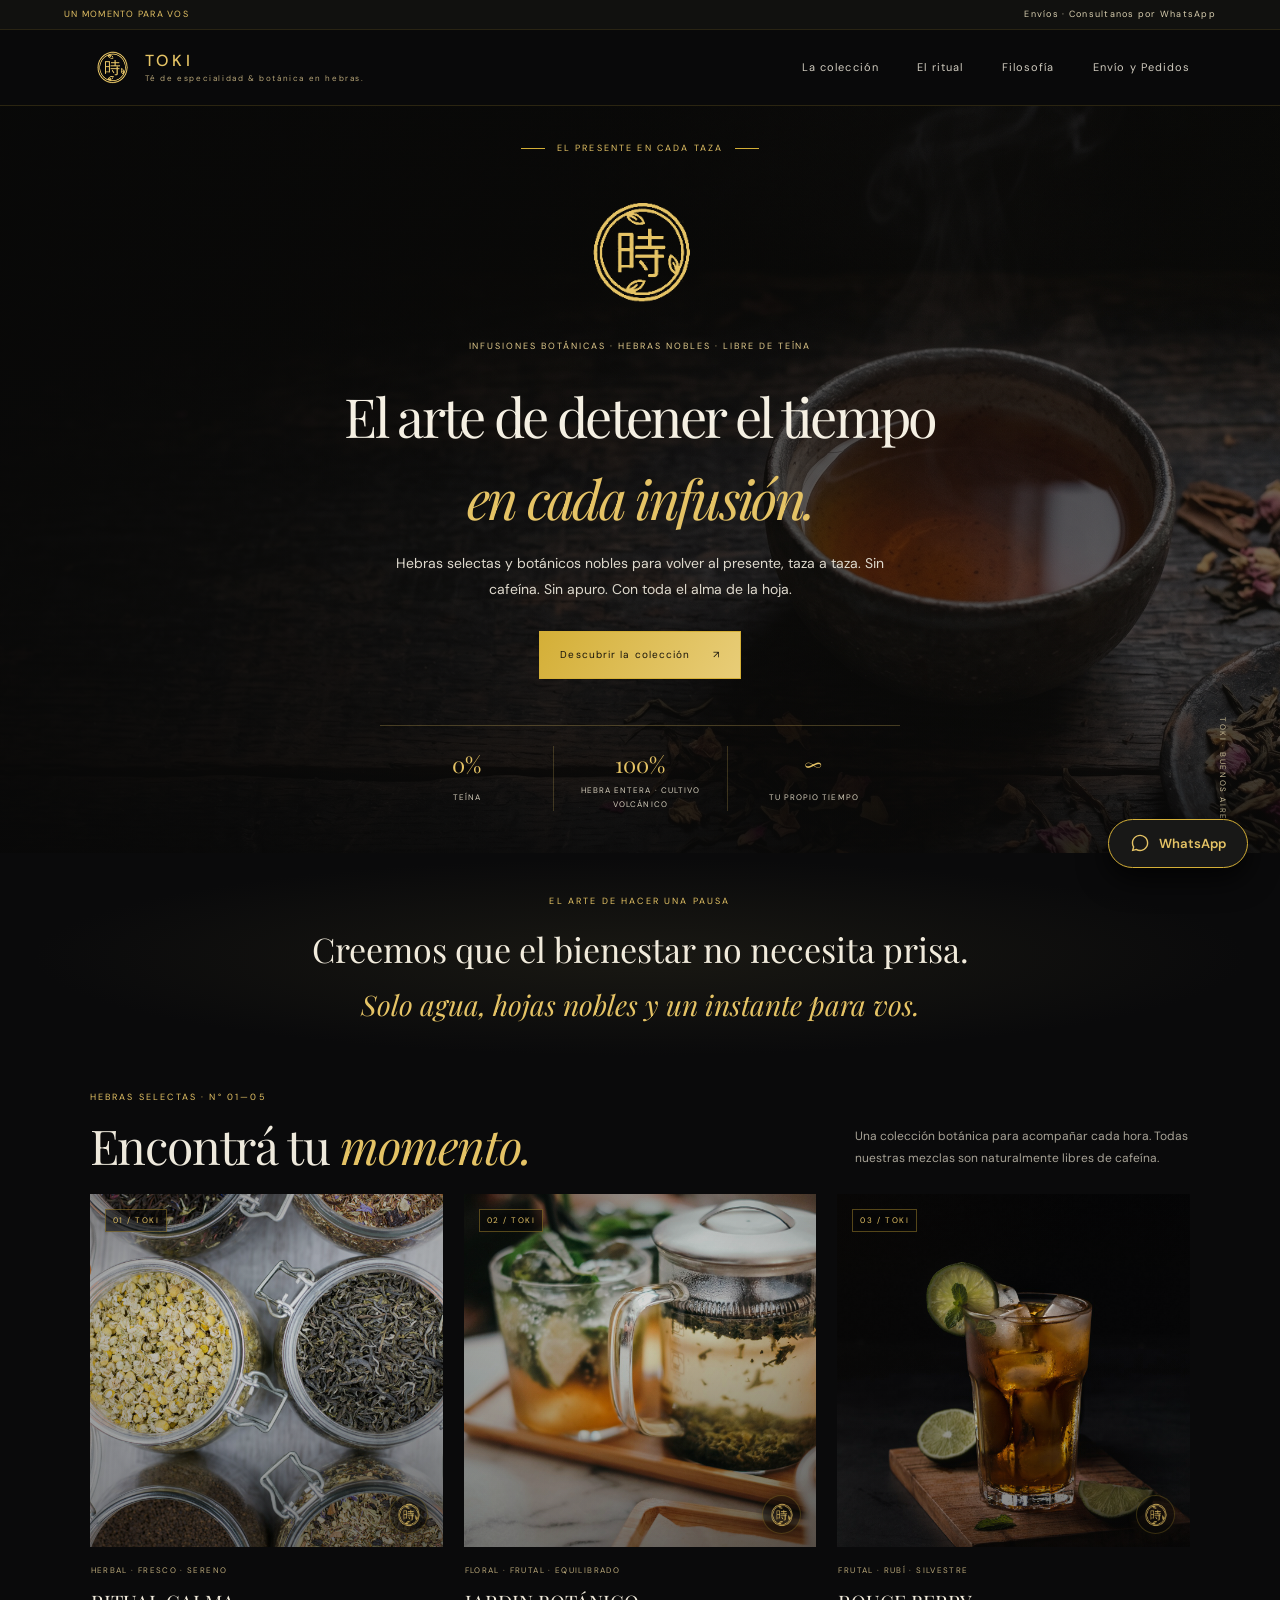
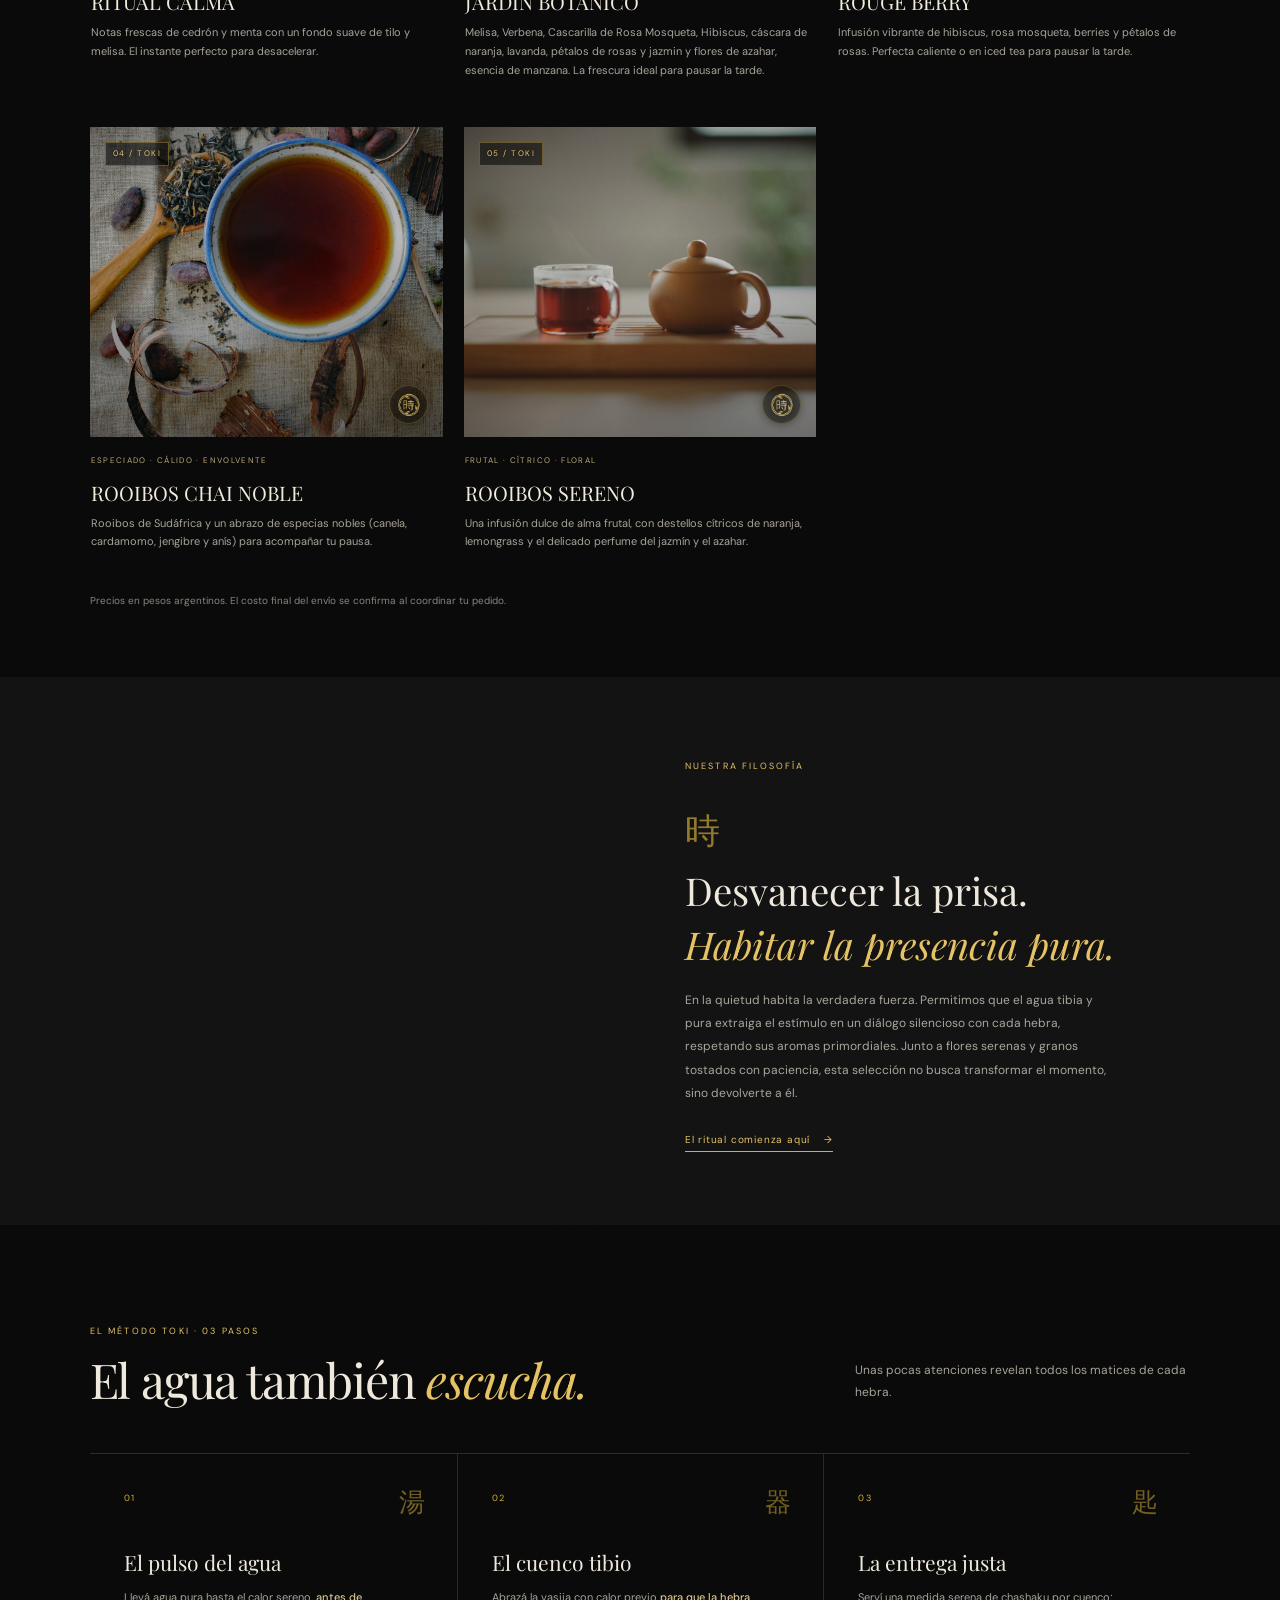
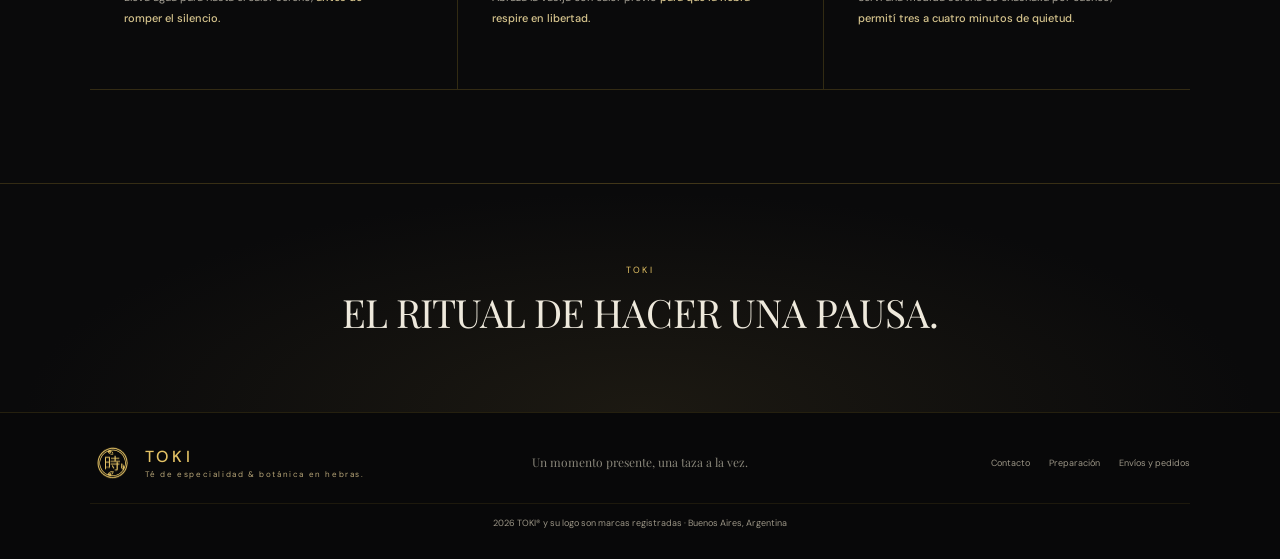
==== index.html @ 14063839 "Add files via upload" ====
<!doctype html>
<html lang="es-AR">
<head>
    <meta charset="utf-8">
    <meta name="viewport" content="width=device-width, initial-scale=1">
    <meta name="theme-color" content="#0a0a0b">
    <meta name="description" content="TOKI: hebras, botánicos e infusiones sin estimulantes. Un ritual de calma para cualquier momento del día.">
    <title>TOKI — Té de especialidad & botánica en hebras</title>
    <link rel="icon" type="image/png" href="imagenes/favicon-toki.png">
    <link rel="preconnect" href="https://fonts.googleapis.com">
    <link rel="preconnect" href="https://fonts.gstatic.com" crossorigin>
    <link href="https://fonts.googleapis.com/css2?family=DM+Sans:wght@400;500;600;700&family=Playfair+Display:wght@400;500;600&display=swap" rel="stylesheet">
    <link rel="stylesheet" href="styles.css">
    <script src="app.js" defer></script>
</head>
<body>
    <div class="announcement"><span>UN MOMENTO PARA VOS</span><span>Envíos · Consultanos por WhatsApp</span></div>

    <header class="site-header">
        <a class="wordmark" href="#inicio" aria-label="TOKI, inicio">
            <img class="wordmark-logo" src="imagenes/logo_solo.png" alt="" width="44" height="40" aria-hidden="true">
            <span class="wordmark-type"><strong>TOKI</strong><small>Té de especialidad & botánica en hebras.</small></span>
        </a>
        <button class="menu-toggle" id="menuToggle" type="button" aria-label="Abrir menú" aria-expanded="false">☰</button>
        <nav class="main-nav" id="mainNav" aria-label="Navegación principal">
            <a href="#coleccion">La colección</a>
            <a href="#ritual">El ritual</a>
            <a href="#filosofia">Filosofía</a>
            <a href="#envios" id="orderInfoNavLink">Envío y Pedidos</a>
        </nav>
    </header>
 
    <main>
        <section class="hero" id="inicio">
            <div class="hero-image" role="img" aria-label="Cuenco de té servido en un espacio de calma"></div>
            <div class="hero-shade"></div>
            <div class="hero-content">
                <span class="eyebrow"><i></i> EL PRESENTE EN CADA TAZA <i></i></span>
                <img class="hero-logo" src="imagenes/logo_solo.png" alt="Símbolo de TOKI" width="140" height="140">
                <p class="hero-kicker">INFUSIONES BOTÁNICAS · HEBRAS NOBLES · LIBRE DE TEÍNA</p>
                <h1><span class="hero-title-line">El arte de detener el tiempo</span><br><em>en cada infusión.</em></h1>
                <p class="hero-copy">Hebras selectas y botánicos nobles para volver al presente, taza a taza. Sin cafeína. Sin apuro. Con toda el alma de la hoja.</p>
                <a class="button button-gold" href="#coleccion">Descubrir la colección <span aria-hidden="true">↗</span></a>
                <div class="hero-notes" aria-label="Características de nuestros blends">
                    <div><strong>0%</strong><span>TEÍNA</span></div>
                    <div><strong>100%</strong><span>HEBRA ENTERA · CULTIVO VOLCÁNICO</span></div>
                    <div><strong>∞</strong><span>TU PROPIO TIEMPO</span></div>
                </div>
            </div>
            <span class="hero-index">TOKI · BUENOS AIRES  </span>
        </section>

        <section class="intro-strip" aria-label="Presentación">
            <span class="eyebrow">EL ARTE DE HACER UNA PAUSA</span>
            <p>Creemos que el bienestar no necesita prisa.<br><em>Solo agua, hojas nobles y un instante para vos.</em></p>
        </section>

        <section class="collection section-wrap" id="coleccion">
            <div class="section-heading">
                <div><span class="eyebrow">HEBRAS SELECTAS · N° 01—05</span><h2>Encontrá tu <em>momento.</em></h2></div>
                <p>Una colección botánica para acompañar cada hora. Todas nuestras mezclas son naturalmente libres de cafeína.</p>
            </div>

            <div class="product-grid">
                <article class="product-card" data-product="houjicha">
                    <div class="product-photo photo-houjicha" role="img" aria-label="Fotografía de frascos con hebras de té y flores botánicas secas"><span class="product-number">01 / TOKI</span><img class="product-stamp" src="imagenes/logo_solo.png" alt="" aria-hidden="true"></div>
                    <div class="product-info"><div class="product-overline">HERBAL · FRESCO · SERENO</div><h3>RITUAL CALMA</h3><p>Notas frescas de cedrón y menta con un fondo suave de tilo y melisa. El instante perfecto para desacelerar.</p><div class="product-purchase"><label class="sr-only" for="format-houjicha">Formato de Toki Houjicha Imperial</label></div>
                </article>
                <article class="product-card" data-product="genmaicha">
                    <div class="product-photo photo-genmaicha" role="img" aria-label="Fotografía de té servido junto a una tetera de cerámica artesanal"><span class="product-number">02 / TOKI</span><img class="product-stamp" src="imagenes/logo_solo.png" alt="" aria-hidden="true"></div>
                    <div class="product-info"><div class="product-overline">FLORAL · FRUTAL · EQUILIBRADO</div><h3>JARDIN BOTÁNICO</h3><p>Melisa, Verbena, Cascarilla de Rosa Mosqueta, Hibiscus, cáscara de naranja, lavanda, pétalos de rosas y jazmin y flores de azahar, esencia de manzana. La frescura ideal para pausar la tarde.</p><div class="product-purchase"><label class="sr-only" for="format-genmaicha">Formato de Genmaicha Descafeinado</label></div>
                </article>
                <article class="product-card" data-product="sobacha">
                    <div class="product-photo photo-sobacha" role="img" aria-label="Fotografía cenital de una infusión rojiza junto a hebras de té"><span class="product-number">03 / TOKI</span><img class="product-stamp" src="imagenes/logo_solo.png" alt="" aria-hidden="true"></div>
                    <div class="product-info"><div class="product-overline">FRUTAL · RUBÍ · SILVESTRE</div><h3>ROUGE BERRY</h3><p>Infusión vibrante de hibiscus, rosa mosqueta, berries y pétalos de rosas. Perfecta caliente o en iced tea para pausar la tarde.</p><div class="product-purchase"><label class="sr-only" for="format-sobacha">Formato de Soba Cha Dorado</label></div>
                </article>
                <article class="product-card" data-product="sakura">
                    <div class="product-photo photo-sakura" role="img" aria-label="Fotografía de hebras infusionándose en una tetera de vidrio junto a una bebida cítrica"><span class="product-number">04 / TOKI</span><img class="product-stamp" src="imagenes/logo_solo.png" alt="" aria-hidden="true"></div>
                    <div class="product-info"><div class="product-overline">ESPECIADO · CÁLIDO · ENVOLVENTE</div><h3>ROOIBOS CHAI NOBLE</h3><p>Rooibos de Sudáfrica y un abrazo de especias nobles (canela, cardamomo, jengibre y anís) para acompañar tu pausa.</p><div class="product-purchase"><label class="sr-only" for="format-sakura">Formato de Sakura Moon White</label></div>
                </article>
                <article class="product-card" data-product="kyobancha">
                    <div class="product-photo photo-kyobancha" role="img" aria-label="Fotografía de una taza de té rojo junto a una tetera de cerámica"><span class="product-number">05 / TOKI</span><img class="product-stamp" src="imagenes/logo_solo.png" alt="" aria-hidden="true"></div>
                    <div class="product-info"><div class="product-overline">FRUTAL · CÍTRICO · FLORAL</div><h3>ROOIBOS SERENO</h3><p>Una infusión dulce de alma frutal, con destellos cítricos de naranja, lemongrass y el delicado perfume del jazmín y el azahar.</p><div class="product-purchase"><label class="sr-only" for="format-kyobancha">Formato de Kyobancha Ahumado</label></div>
                </article>
<!--                 <article class="product-card" data-product="atelier">
                    <div class="product-photo photo-atelier"><span class="product-number">06 / TOKI</span></div>
                    <div class="product-info"><div class="product-overline">EDICIÓN ESPECIAL · SEIS MOMENTOS</div><h3>Set Atelier Ceremonial</h3><p>Una selección curada para descubrir la colección completa.</p><div class="product-purchase"><label class="sr-only" for="format-atelier">Formato del Set Atelier Ceremonial</label></div>
                </article> -->
            </div>
            <p class="collection-note">Precios en pesos argentinos. El costo final del envío se confirma al coordinar tu pedido.</p>
        </section>

        <section class="manifesto" id="filosofia">
            <div class="manifesto-art" role="img" aria-label="Hojas de té secas seleccionadas a mano"></div>
            <div class="manifesto-copy">
                <span class="eyebrow">NUESTRA FILOSOFÍA</span>
                <span class="manifesto-kanji" aria-hidden="true">時</span>
                <h2>Desvanecer la prisa.<br><em>Habitar la presencia pura.</em></h2>
                <p>En la quietud habita la verdadera fuerza. Permitimos que el agua tibia y pura extraiga el estímulo en un diálogo silencioso con cada hebra, respetando sus aromas primordiales. Junto a flores serenas y granos tostados con paciencia, esta selección no busca transformar el momento, sino devolverte a él.</p>
                <a class="text-link" href="#ritual">El ritual comienza aquí <span aria-hidden="true">→</span></a>
            </div>
        </section>
        <section class="ritual section-wrap" id="ritual">
            <div class="section-heading ritual-heading"><div><span class="eyebrow">EL MÉTODO TOKI · 03 PASOS</span><h2>El agua también <em>escucha.</em></h2></div><p>Unas pocas atenciones revelan todos los matices de cada hebra.</p></div>
            <div class="ritual-grid">
                <article class="ritual-step"><span class="step-number">01</span><span class="step-icon" aria-hidden="true">湯</span><h3>El pulso del agua</h3><p>Llevá agua pura hasta el calor sereno, <strong>antes de romper el silencio.</strong></article>
                <article class="ritual-step"><span class="step-number">02</span><span class="step-icon" aria-hidden="true">器</span><h3>El cuenco tibio</h3><p>Abrazá la vasija con calor previo <strong>para que la hebra respire en libertad.</strong></p></article>
                <article class="ritual-step"><span class="step-number">03</span><span class="step-icon" aria-hidden="true">匙</span><h3>La entrega justa</h3><p>Serví una medida serena de chashaku por cuenco; <strong>permití tres a cuatro minutos de quietud.</strong></p></article>
            </div>
            <!-- <div class="ritual-footnote"><span>2 g</span> de hebras <i>·</i> <span>200 ml</span> de agua <i>·</i> <span>3—4 min</span> de pausa</div> -->
        </section>
        <section class="newsletter">
            <span class="eyebrow">TOKI</span>
            <h2>EL RITUAL DE HACER UNA PAUSA.</h2>       
        </section>
    </main>

    <footer class="site-footer">
        <a class="wordmark footer-brand" href="#inicio"><img class="wordmark-logo" src="imagenes/logo_solo.png" alt="" width="44" height="40" aria-hidden="true"><span class="wordmark-type"><strong>TOKI</strong><small>Té de especialidad & botánica en hebras.</small></span></a>
        <p>Un momento presente, una taza a la vez.</p>
        <nav aria-label="Enlaces de servicio"><a href="https://wa.me/5491161992727?text=Hola%20TOKI!%20Deseo%20conocer%20m%C3%A1s%20sobre%20sus%20blends%20en%20hebras." target="_blank" rel="noopener noreferrer" aria-label="Atención personalizada por WhatsApp">Contacto</a><a href="#ritual">Preparación</a><a href="#envios" id="orderInfoLink">Envíos y pedidos</a></nav>
        <small class="footer-legal"><span id="year"></span> TOKI® y su logo son marcas registradas · Buenos Aires, Argentina</small>
    </footer>

    <div class="drawer-overlay" id="drawerOverlay"></div>

    <dialog class="info-dialog" id="orderInfoDialog" aria-labelledby="orderInfoTitle" aria-describedby="orderInfoDescription">
        <div class="info-dialog-header">
            <div><span class="eyebrow">TOKI · CÓMO COMPRAR</span><h2 id="orderInfoTitle">Envíos y pedidos</h2></div>
            <button class="drawer-close" id="closeOrderInfo" type="button" aria-label="Cerrar información">×</button>
        </div>
        <div class="info-dialog-content" id="orderInfoDescription">
            <p class="info-dialog-intro">Elegí tus blends y escribinos para coordinar tu pedido de forma personalizada.</p>
            <ol class="order-steps">
                <li><span>01</span><div><h3>Elegí tus blends</h3><p>Explorá la colección y anotá los productos que te gustaría recibir.</p></div></li>
                <li><span>02</span><div><h3>Coordiná por WhatsApp</h3><p>Contactanos con tu selección y te ayudamos a confirmar disponibilidad y los detalles del pedido.</p></div></li>
                <li><span>03</span><div><h3>Recibí tu pedido</h3><p>Hacemos envíos a todo el país. Antes de confirmar, coordinamos con vos el método de pago, el costo y el plazo de entrega según tu ubicación.</p></div></li>
            </ol>
            <a class="button button-gold info-dialog-cta" href="https://wa.me/5491161992727?text=Hola%20TOKI!%20Quiero%20consultar%20por%20un%20pedido." target="_blank" rel="noopener noreferrer">Consultar por WhatsApp <span aria-hidden="true">↗</span></a>
        </div>
    </dialog>

    <div class="sr-only" id="cartAnnouncement" aria-live="assertive"></div>
    <a class="whatsapp-float" href="https://wa.me/5491161992727?text=Hola%20TOKI!%20Deseo%20conocer%20m%C3%A1s%20sobre%20sus%20blends%20en%20hebras." target="_blank" rel="noopener noreferrer" aria-label="Atención personalizada por WhatsApp">
        <svg viewBox="0 0 24 24" width="20" height="20" fill="currentColor" aria-hidden="true">
            <path d="M12.04 2C6.58 2 2.13 6.45 2.13 11.91C2.13 13.66 2.59 15.36 3.45 16.86L2.05 22L7.3 20.62C8.75 21.41 10.38 21.83 12.04 21.83C17.5 21.83 21.95 17.38 21.95 11.92C21.95 9.27 20.92 6.78 19.05 4.91C17.18 3.03 14.69 2 12.04 2M12.05 3.67C14.25 3.67 16.31 4.53 17.87 6.09C19.42 7.65 20.28 9.72 20.28 11.92C20.28 16.46 16.58 20.15 12.04 20.15C10.56 20.15 9.11 19.76 7.85 19L7.55 18.83L4.43 19.65L5.26 16.61L5.06 16.29C4.24 15 3.8 13.47 3.8 11.91C3.81 7.37 7.5 3.67 12.05 3.67Z"/>
        </svg>
        <span>WhatsApp</span>
    </a>
</body>
</html>
---- styles.css ----
:root {
    color-scheme: dark;
    --ink: #0a0a0b;
    --graphite: #131314;
    --panel: #181817;
    --gold: #d4af37;
    --gold-light: #e5c365;
    --gold-muted: #b9a779;
    --text: #eee9dc;
    --muted: #a8a397;
    --line: rgba(212, 175, 55, .2);
    --serif: "Playfair Display", Georgia, serif;
    --sans: "DM Sans", Arial, sans-serif;
}

*, *::before, *::after { box-sizing: border-box; }
html { scroll-behavior: smooth; scroll-padding-top: 90px; background: var(--ink); }
body { margin: 0; color: var(--text); background: var(--ink); font-family: var(--sans); font-size: 15px; line-height: 1.65; -webkit-font-smoothing: antialiased; }
body.drawer-open { overflow: hidden; }
a { color: inherit; text-decoration: none; }
button, input, select { font: inherit; }
button, a, select { -webkit-tap-highlight-color: transparent; }
button:focus-visible, a:focus-visible, select:focus-visible, input:focus-visible { outline: 2px solid var(--gold-light); outline-offset: 4px; }
::selection { color: var(--ink); background: var(--gold-light); }
.sr-only { position: absolute; width: 1px; height: 1px; padding: 0; margin: -1px; overflow: hidden; clip: rect(0, 0, 0, 0); white-space: nowrap; border: 0; }

.announcement { min-height: 30px; padding: 6px 5%; display: flex; justify-content: space-between; align-items: center; gap: 16px; color: #d9cfb0; background: #11110f; border-bottom: 1px solid rgba(212,175,55,.12); font-size: 9px; letter-spacing: .14em; }
.announcement span:first-child { color: var(--gold-light); }
.site-header { position: sticky; z-index: 30; top: 0; min-height: 76px; padding: 11px 7%; display: flex; justify-content: space-between; align-items: center; background: rgba(10,10,11,.92); border-bottom: 1px solid rgba(212,175,55,.17); backdrop-filter: blur(16px); }
.wordmark { display: inline-flex; align-items: center; gap: 11px; }
.wordmark-logo { width: 44px; height: 40px; flex: 0 0 auto; object-fit: contain; }
.wordmark-mark { width: 52px; flex: 0 0 auto; color: var(--gold-light); font-family: var(--serif); font-size: 42px; line-height: 1; text-align: center; }
.wordmark-type { display: grid; line-height: 1.2; }
.wordmark-type strong { color: var(--gold-light); font-size: 16px; font-weight: 500; letter-spacing: .24em; }
.wordmark-type small { margin-top: 4px; color: var(--gold-muted); font-size: 8px; letter-spacing: .2em; }
.main-nav { display: flex; align-items: center; gap: clamp(20px, 3vw, 44px); }
.main-nav > a { color: #d0cbbf; font-size: 11px; letter-spacing: .1em; transition: color .2s; }
.main-nav > a:hover, .site-footer nav a:hover { color: var(--gold-light); }
.cart-trigger { display: flex; align-items: center; gap: 10px; padding: 10px 0 10px 15px; border: 0; border-left: 1px solid var(--line); color: var(--text); background: transparent; font-size: 10px; letter-spacing: .15em; cursor: pointer; }
.cart-count { min-width: 23px; height: 23px; display: grid; place-items: center; border: 1px solid var(--gold); border-radius: 50%; color: var(--gold-light); font-size: 10px; }
.menu-toggle { display: none; padding: 8px; border: 1px solid var(--line); color: var(--gold-light); background: transparent; cursor: pointer; }

.hero { position: relative; min-height: min(620px, calc(100svh - 120px)); min-height: max(520px, min(620px, calc(100svh - 120px))); display: grid; place-items: center; overflow: hidden; isolation: isolate; background: #171610; }
.hero-image, .hero-shade { position: absolute; z-index: -1; inset: 0; }
.hero-image { background-image: url("imagenes/hero_fondo.jpeg"); background-size: cover; background-position: center 53%; opacity: .55; transform: scale(1.02); }
.hero-shade { background: linear-gradient(90deg, rgba(8,8,8,.76), rgba(8,8,8,.45) 48%, rgba(8,8,8,.23)), linear-gradient(0deg, rgba(8,8,8,.65), transparent 36%, rgba(8,8,8,.16)); }
.hero-content { width: min(90%, 700px); margin: 0 auto; padding: 26px 0 42px; text-align: center; }
.eyebrow { color: var(--gold-light); font-size: 9px; letter-spacing: .24em; line-height: 1.6; }
.hero .eyebrow { display: inline-flex; align-items: center; gap: 12px; }
.hero .eyebrow i { width: 24px; height: 1px; display: inline-block; background: var(--gold); }
.hero-logo { width: 140px; height: 140px; margin: 26px auto 16px; display: block; object-fit: contain; }
.hero-kicker { margin: 0 0 12px; color: #e1ca8c; font-size: 9px; letter-spacing: .22em; }
.hero h1 { margin: 0; color: #f5f0e3; font-family: var(--serif); font-size: clamp(45px, 7vw, 76px); font-weight: 400; letter-spacing: -.035em; line-height: 1.09; }
.hero-title-line { display: inline-block; white-space: nowrap; }
.hero-title-line, .hero h1 em { font-size: clamp(20px, 6vw, 54px); }
.hero h1 em, .section-heading h2 em, .intro-strip em, .manifesto h2 em { color: var(--gold-light); font-weight: 400; }
.hero-copy { max-width: 510px; margin: 20px auto 28px; color: #ded9cd; font-size: 14px; line-height: 1.85; }
.button { min-height: 48px; padding: 0 20px; display: inline-flex; justify-content: center; align-items: center; gap: 22px; border: 1px solid var(--gold); font-size: 10px; letter-spacing: .11em; transition: background .2s, color .2s, transform .2s; }
.button:hover { transform: translateY(-2px); }
.button-gold { color: #17130a; background: linear-gradient(120deg, #d4af37, #e8cd78); }
.button-gold:hover { background: #f0d887; }
.hero-notes { max-width: 520px; margin: 46px auto 0; padding-top: 20px; display: grid; grid-template-columns: repeat(3,1fr); border-top: 1px solid rgba(229,195,101,.27); }
.hero-notes div { display: grid; gap: 2px; }
.hero-notes div + div { border-left: 1px solid rgba(229,195,101,.22); }
.hero-notes strong { color: var(--gold-light); font-family: var(--serif); font-size: 22px; font-weight: 400; }
.hero-notes span { color: #d4cdbb; font-size: 8px; letter-spacing: .13em; }
.hero-index { position: absolute; right: 4%; bottom: 25px; color: #c3b793; font-size: 8px; letter-spacing: .2em; writing-mode: vertical-rl; }

.intro-strip { padding: 34px 20px 32px; text-align: center; background: radial-gradient(ellipse at center, #191813, var(--ink) 67%); }
.intro-strip p { margin: 12px 0 0; color: #f1ebdc; font-family: var(--serif); font-size: clamp(21px, 3.2vw, 34px); line-height: 1.55; }
.intro-strip em { font-size: .83em; }
.section-wrap { width: min(1120px, 86%); margin: 0 auto; }
.collection { padding-top: 22px; padding-bottom: 68px; }
.section-heading { margin-bottom: 20px; display: flex; justify-content: space-between; align-items: end; gap: 40px; }
.section-heading h2, .newsletter h2 { margin: 9px 0 0; color: var(--text); font-family: var(--serif); font-size: clamp(32px, 4vw, 48px); font-weight: 400; letter-spacing: -.025em; line-height: 1.2; }
.section-heading > p { max-width: 335px; margin: 0 0 5px; color: var(--muted); font-size: 12px; line-height: 1.8; }
.product-grid { display: grid; grid-template-columns: repeat(3,minmax(0,1fr)); gap: 34px 21px; }
.product-card { min-width: 0; }
.product-photo { position: relative; height: clamp(215px, 26vw, 310px); overflow: hidden; background-color: #211e17; background-size: cover; background-position: center; isolation: isolate; }
.product-photo::after { position: absolute; z-index: -1; inset: 0; content: ""; background: linear-gradient(120deg, rgba(18,13,7,.34), rgba(18,13,7,.12) 48%, rgba(12,9,7,.3)), linear-gradient(180deg, rgba(0,0,0,.2), transparent 35%, rgba(0,0,0,.4)); transition: background .3s; }
.product-card:hover .product-photo::after { background: linear-gradient(120deg, rgba(18,13,7,.23), rgba(18,13,7,.06) 48%, rgba(12,9,7,.2)), linear-gradient(180deg, rgba(0,0,0,.16), transparent 44%, rgba(0,0,0,.3)); }
.photo-houjicha { background-image: url("imagenes/01-hebras-botanicas.jpg"); }
.photo-genmaicha { background-image: url("imagenes/02-tetera-botanica.jpg"); }
.photo-sobacha { background-image: url("imagenes/03-infusion-roja.jpg"); }
.photo-houjicha, .photo-genmaicha, .photo-sobacha { background-position: center bottom; }
.product-photo.photo-houjicha, .product-photo.photo-genmaicha, .product-photo.photo-sobacha { height: auto; aspect-ratio: 1; }
.photo-sakura { background-image: url("imagenes/04-mezcla-de-hebras.jpg"); background-position: center bottom; }
.photo-kyobancha { background-image: url("imagenes/05-taza-y-tetera.jpg"); }
.photo-atelier { background-image: url("https://images.unsplash.com/photo-1542728928-1413d1894ed1?auto=format&fit=crop&w=900&q=80"); }
.product-number { position: absolute; z-index: 1; top: 15px; left: 15px; padding: 4px 7px; border: 1px solid rgba(212,175,55,.38); color: #e5c365; background: rgba(8,8,7,.58); font-size: 8px; letter-spacing: .19em; text-shadow: 0 1px 5px rgba(0,0,0,.8); }
.product-card:nth-child(-n+5) .product-number { color: #e5c365; }
.product-stamp { position: absolute; z-index: 1; right: 15px; bottom: 13px; width: 39px; height: 39px; padding: 3px; border: 1px solid rgba(212,175,55,.28); border-radius: 50%; object-fit: contain; opacity: .82; background: rgba(8,8,7,.48); filter: drop-shadow(0 1px 5px #17130b); }
.product-info { padding: 17px 1px 0; }
.product-overline { color: var(--gold-muted); font-size: 8px; letter-spacing: .17em; }
.product-info h3 { margin: 8px 0 5px; color: #f1ebdc; font-family: var(--serif); font-size: 20px; font-weight: 400; }
.product-info > p { min-height: 40px; margin: 0; color: var(--muted); font-size: 11px; line-height: 1.7; }
.product-purchase { margin-top: 14px; display: flex; gap: 8px; }
.format-select { min-width: 0; flex: 1; height: 40px; padding: 0 10px; border: 1px solid rgba(212,175,55,.3); border-radius: 0; color: #e6dfce; background: #121211; font-size: 10px; }
.add-button { width: 42px; height: 40px; flex: 0 0 42px; border: 1px solid var(--gold); color: #16130b; background: var(--gold); font-size: 24px; line-height: 1; cursor: pointer; transition: background .2s, color .2s; }
.add-button:hover { color: var(--gold-light); background: transparent; }
.collection-note { margin: 25px 0 0; color: #898579; font-size: 10px; }

.manifesto { min-height: 500px; display: grid; grid-template-columns: 1fr 1fr; background: var(--graphite); }
.manifesto-art { min-height: 500px; background: linear-gradient(90deg, transparent 70%, #131314), url("https://images.unsplash.com/photo-1515823064-d6e0c04616a7?auto=format&fit=crop&w=1200&q=85") center/cover; }
.manifesto-copy { max-width: 570px; padding: 75px clamp(35px, 7vw, 100px) 75px 7%; align-self: center; }
.manifesto-kanji { display: block; margin: 23px 0 5px; color: rgba(212,175,55,.67); font-family: var(--serif); font-size: 35px; }
.manifesto h2 { margin: 0; color: var(--text); font-family: var(--serif); font-size: clamp(27px, 3vw, 40px); font-weight: 400; line-height: 1.42; }
.manifesto-copy > p { margin: 17px 0 20px; color: #aaa69c; font-size: 12px; line-height: 1.95; }
.text-link { padding-bottom: 5px; border-bottom: 1px solid var(--gold); color: var(--gold-light); font-size: 10px; letter-spacing: .08em; }
.text-link span { padding-left: 10px; }

.ritual { padding-top: 92px; padding-bottom: 93px; }
.ritual-heading { margin-bottom: 44px; }
.ritual-grid { display: grid; grid-template-columns: repeat(3, 1fr); border-top: 1px solid var(--line); border-bottom: 1px solid var(--line); }
.ritual-step { position: relative; min-height: 235px; padding: 30px 34px; }
.ritual-step + .ritual-step { border-left: 1px solid var(--line); }
.step-number { color: var(--gold); font-size: 9px; letter-spacing: .17em; }
.step-icon { position: absolute; top: 26px; right: 32px; color: rgba(212,175,55,.52); font-family: var(--serif); font-size: 26px; }
.ritual-step h3 { margin: 37px 0 7px; color: var(--text); font-family: var(--serif); font-size: 21px; font-weight: 400; }
.ritual-step p { max-width: 260px; margin: 0; color: var(--muted); font-size: 11px; line-height: 1.9; }
.ritual-step p strong { color: #d7c58e; font-weight: 500; }
.ritual-footnote { margin-top: 24px; color: #9e998c; text-align: center; font-size: 10px; letter-spacing: .08em; }
.ritual-footnote span { color: var(--gold-light); }
.ritual-footnote i { padding: 0 10px; color: #5f5948; font-style: normal; }

.newsletter { padding: 72px 20px 76px; text-align: center; border-top: 1px solid var(--line); background: radial-gradient(ellipse at 50% 100%, #1c1912, var(--ink) 68%); }
.newsletter h2 { font-size: clamp(27px, 4vw, 39px); }
.newsletter p { margin: 10px 0 22px; color: var(--muted); font-size: 11px; }
.button-outline { color: var(--gold-light); background: transparent; }
.button-outline:hover { color: var(--ink); background: var(--gold-light); }
.site-footer { min-height: 140px; padding: 28px 7%; display: grid; grid-template-columns: 1fr 1.2fr 1fr; align-items: center; gap: 18px; border-top: 1px solid rgba(212,175,55,.14); background: #080809; }
.footer-brand .wordmark-mark { width: 46px; font-size: 37px; }
.site-footer > p { color: #888579; text-align: center; font-family: var(--serif); font-size: 12px; }
.site-footer nav { display: flex; justify-content: flex-end; gap: 19px; }
.site-footer nav a, .footer-legal { color: #9b9586; font-size: 9px; }
.footer-legal { grid-column: 1 / -1; padding-top: 12px; border-top: 1px solid rgba(212,175,55,.1); text-align: center; }

.whatsapp-float { position: fixed; z-index: 999; right: 2rem; bottom: 2rem; display: flex; align-items: center; gap: .6rem; padding: .8rem 1.3rem; border: 1px solid var(--gold); border-radius: 50px; color: var(--gold-light); background: var(--panel); font-size: .82rem; font-weight: 600; text-decoration: none; box-shadow: 0 10px 30px rgba(0,0,0,.8); transition: background .2s, color .2s, box-shadow .2s, transform .2s; }
.whatsapp-float:hover { color: var(--ink); background: var(--gold); box-shadow: 0 4px 20px rgba(212,175,55,.3); transform: translateY(-3px); }

.drawer-overlay { position: fixed; z-index: 49; inset: 0; visibility: hidden; background: rgba(0,0,0,.67); opacity: 0; transition: opacity .28s, visibility .28s; }
.drawer-overlay.active { visibility: visible; opacity: 1; }
.info-dialog { width: min(560px, calc(100% - 32px)); max-width: none; max-height: min(760px, calc(100% - 32px)); padding: 0; overflow: auto; border: 1px solid var(--line); border-top: 2px solid var(--gold); color: var(--text); background: #111110; box-shadow: 0 24px 80px rgba(0,0,0,.55); }
.info-dialog::backdrop { background: rgba(0,0,0,.72); backdrop-filter: blur(4px); }
.info-dialog-header { padding: 23px 26px 19px; display: flex; justify-content: space-between; align-items: center; gap: 20px; border-bottom: 1px solid var(--line); }
.info-dialog-header h2 { margin: 5px 0 0; color: var(--text); font-family: var(--serif); font-size: 27px; font-weight: 400; }
.info-dialog-content { padding: 20px 26px 27px; }
.info-dialog-intro { margin: 0 0 20px; color: #d3cbb9; font-family: var(--serif); font-size: 16px; }
.order-steps { margin: 0; padding: 0; list-style: none; }
.order-steps li { padding: 16px 0; display: grid; grid-template-columns: 35px 1fr; gap: 12px; border-top: 1px solid rgba(212,175,55,.13); }
.order-steps li > span { color: var(--gold-light); font-family: var(--serif); font-size: 18px; }
.order-steps h3 { margin: 0 0 4px; color: var(--text); font-size: 12px; font-weight: 600; letter-spacing: .06em; }
.order-steps p { margin: 0; color: var(--muted); font-size: 11px; line-height: 1.75; }
.info-dialog-cta { width: 100%; margin-top: 10px; }
.cart-drawer { position: fixed; z-index: 50; top: 0; right: 0; width: min(460px, 100%); height: 100dvh; display: flex; flex-direction: column; border-left: 1px solid var(--line); background: #111110; box-shadow: -18px 0 60px rgba(0,0,0,.35); transform: translateX(102%); transition: transform .32s cubic-bezier(.2,.7,.2,1); }
.cart-drawer.active { transform: translateX(0); }
.drawer-header { min-height: 97px; padding: 19px 25px; display: flex; justify-content: space-between; align-items: center; border-bottom: 1px solid var(--line); }
.drawer-header h2 { margin: 4px 0 0; color: var(--text); font-family: var(--serif); font-size: 23px; font-weight: 400; }
.drawer-kanji { padding-left: 5px; color: var(--gold); font-size: 17px; }
.drawer-close { width: 38px; height: 38px; border: 1px solid var(--line); color: var(--gold-light); background: transparent; font-size: 25px; cursor: pointer; }
.drawer-items { flex: 1; overflow-y: auto; padding: 9px 25px; }
.cart-empty-text { padding: 50px 12px; color: var(--muted); text-align: center; font-family: var(--serif); font-size: 17px; }
.cart-line { padding: 17px 0; display: grid; grid-template-columns: 1fr auto; align-items: center; gap: 12px; border-bottom: 1px solid rgba(212,175,55,.13); }
.cart-line h3 { margin: 0; color: #eee7d9; font-family: var(--serif); font-size: 15px; font-weight: 400; }
.cart-line p { margin: 4px 0 0; color: #a9a395; font-size: 10px; }
.cart-line-price { color: var(--gold-light); font-size: 12px; text-align: right; }
.quantity-control { margin-top: 10px; display: flex; align-items: center; gap: 11px; }
.quantity-control button { width: 24px; height: 24px; border: 1px solid var(--line); color: var(--gold-light); background: transparent; cursor: pointer; }
.quantity-control span { min-width: 12px; color: var(--text); text-align: center; font-size: 11px; }
.remove-item { margin-left: 5px; border: 0 !important; color: #a49b82 !important; font-size: 14px; }
.drawer-footer { padding: 17px 25px 21px; border-top: 1px solid var(--line); background: #151514; }
.shipping-message { margin-bottom: 12px; color: #cdbd8b; font-size: 10px; line-height: 1.5; }
.shipping-row, .total-row { display: flex; justify-content: space-between; align-items: center; gap: 12px; color: #aaa497; font-size: 11px; }
.shipping-row { padding: 8px 0; border-top: 1px solid rgba(212,175,55,.13); }
.shipping-row strong, .total-row strong { color: var(--text); font-weight: 500; }
.total-row { padding-top: 10px; color: var(--text); font-size: 13px; }
.total-row strong { color: var(--gold-light); font-family: var(--serif); font-size: 18px; }
.checkout-note { margin: 10px 0 13px; color: #918c80; font-size: 9px; line-height: 1.65; }
.checkout-form { display: grid; grid-template-columns: 1fr 1fr; gap: 7px 10px; }
.checkout-form label { color: #c4bdad; font-size: 9px; }
.checkout-form label span { color: #898477; }
.checkout-form input { width: 100%; min-width: 0; height: 38px; padding: 0 10px; border: 1px solid rgba(212,175,55,.25); border-radius: 0; color: var(--text); background: #0b0b0a; font-size: 11px; }
.checkout-form input:first-of-type { grid-column: 1 / -1; }
.checkout-button { grid-column: 1 / -1; width: 100%; margin-top: 6px; }

@media (min-width: 1500px) {
    .hero { min-height: 800px; }
}
@media (max-width: 760px) {
    body { font-size: 16px; }
    .site-header { min-height: 66px; padding: 9px 6%; }
    .wordmark-type small { font-size: 10px; letter-spacing: .12em; }
    .menu-toggle { display: block; order: 2; font-size: 0; }
    .menu-toggle::before { content: "☰"; font-size: 19px; }
    .main-nav { position: absolute; top: 100%; right: 0; left: 0; padding: 0 6%; max-height: 0; overflow: hidden; flex-direction: column; align-items: stretch; gap: 0; background: #0d0d0d; transition: max-height .25s, padding .25s; }
    .main-nav.open { max-height: 290px; padding-top: 8px; padding-bottom: 17px; border-bottom: 1px solid var(--line); }
    .main-nav > a { padding: 12px 0; border-bottom: 1px solid rgba(212,175,55,.1); font-size: 14px; }
    .cart-trigger { justify-content: flex-start; align-self: flex-start; margin-top: 10px; padding-left: 0; border: 0; }
    .hero { min-height: 690px; }
    .hero-content { padding-top: 54px; }
    .hero .eyebrow, .eyebrow { font-size: 10px; letter-spacing: .16em; }
    .hero-logo { width: 120px; height: 120px; margin: 20px auto 12px; }
    .hero-kicker { font-size: 10px; letter-spacing: .14em; }
    .hero-title-line, .hero h1 em { font-size: clamp(30px, 7.5vw, 42px); }
    .hero-title-line { white-space: normal; }
    .hero-copy { max-width: 450px; font-size: 16px; line-height: 1.7; }
    .button { font-size: 12px; }
    .hero-notes { margin-top: 30px; }
    .hero-notes strong { font-size: 24px; }
    .hero-notes span { font-size: 10px; letter-spacing: .08em; }
    .hero-index { font-size: 10px; }
    .intro-strip p { font-size: clamp(23px, 5vw, 30px); }
    .section-wrap { width: min(620px, 88%); }
    .section-heading { align-items: flex-start; flex-direction: column; gap: 12px; }
    .section-heading > p { max-width: 460px; font-size: 15px; line-height: 1.7; }
    .product-grid { grid-template-columns: repeat(2,minmax(0,1fr)); gap: 28px 16px; }
    .product-photo { height: clamp(190px, 38vw, 270px); }
    .product-number { font-size: 10px; }
    .product-info { padding-top: 14px; }
    .product-overline { font-size: 10px; letter-spacing: .12em; }
    .product-info h3 { font-size: 20px; }
    .product-info > p { min-height: 0; font-size: 15px; line-height: 1.65; }
    .format-select { font-size: 13px; }
    .collection-note { font-size: 13px; }
    .manifesto-copy > .eyebrow { font-size: 10px; }
    .manifesto-copy > p { font-size: 15px; line-height: 1.75; }
    .text-link { font-size: 13px; }
    .manifesto { grid-template-columns: 1fr; }
    .manifesto-art { min-height: 320px; background-image: linear-gradient(0deg, #131314, transparent 75%), url("https://images.unsplash.com/photo-1515823064-d6e0c04616a7?auto=format&fit=crop&w=1200&q=85"); }
    .manifesto-copy { max-width: none; padding: 35px 8% 68px; }
    .step-number { font-size: 11px; }
    .ritual-step p { max-width: 100%; font-size: 15px; line-height: 1.7; }
    .ritual-footnote { font-size: 13px; line-height: 1.6; }
    .newsletter p { font-size: 15px; line-height: 1.7; }
    .ritual-grid { grid-template-columns: 1fr; }
    .ritual-step { min-height: 185px; padding: 24px; }
    .ritual-step + .ritual-step { border-top: 1px solid var(--line); border-left: 0; }
    .ritual-step h3 { margin-top: 25px; }
    .step-icon { top: 20px; right: 25px; }
    .site-footer { grid-template-columns: 1fr 1fr; padding-right: 6%; padding-left: 6%; }
    .site-footer > p { grid-column: 1 / -1; grid-row: 2; margin: 0; }
    .site-footer nav { grid-column: 1 / -1; justify-content: center; grid-row: 3; flex-wrap: wrap; }
    .site-footer > p { font-size: 14px; }
    .site-footer nav a, .footer-legal { font-size: 12px; }
    .footer-legal { grid-row: 4; }
    .whatsapp-float { right: 1rem; bottom: 1rem; font-size: 14px; }
    .info-dialog-header h2 { font-size: 25px; }
    .info-dialog-intro { font-size: 18px; }
    .order-steps h3 { font-size: 14px; }
    .order-steps p { font-size: 14px; line-height: 1.65; }
    .drawer-header h2 { font-size: 25px; }
    .cart-empty-text { font-size: 19px; }
    .cart-line h3 { font-size: 17px; }
    .cart-line p, .cart-line-price, .shipping-row, .shipping-message { font-size: 13px; }
    .quantity-control span { font-size: 14px; }
    .checkout-note { font-size: 12px; }
    .checkout-form label { font-size: 12px; }
    .checkout-form input { font-size: 14px; }
    .checkout-button { font-size: 13px; }
}
@media (max-width: 440px) {
    .announcement { justify-content: center; font-size: 10px; }
    .announcement span:last-child { display: none; }
    .hero { min-height: 560px; min-height: max(560px, calc(100svh - 120px)); }
    .hero-content { width: 88%; padding-top: 30px; }
    .hero h1 { font-size: clamp(39px, 11vw, 48px); }
    .hero-notes { margin-top: 38px; }
    .intro-strip { padding: 26px 19px; }
    .product-grid { grid-template-columns: 1fr; gap: 31px; }
    .product-photo { height: 290px; }
    .manifesto-art { min-height: 260px; }
    .ritual { padding-top: 70px; padding-bottom: 70px; }
    .drawer-header { padding-right: 19px; padding-left: 19px; }
    .drawer-items { padding-right: 19px; padding-left: 19px; }
    .drawer-footer { padding-right: 19px; padding-left: 19px; }
    .info-dialog-header { padding-right: 19px; padding-left: 19px; }
    .info-dialog-content { padding-right: 19px; padding-left: 19px; }
    .site-footer nav { gap: 13px; }
}
@media (prefers-reduced-motion: reduce) {
    *, *::before, *::after { scroll-behavior: auto !important; transition-duration: .01ms !important; animation-duration: .01ms !important; animation-iteration-count: 1 !important; }
}
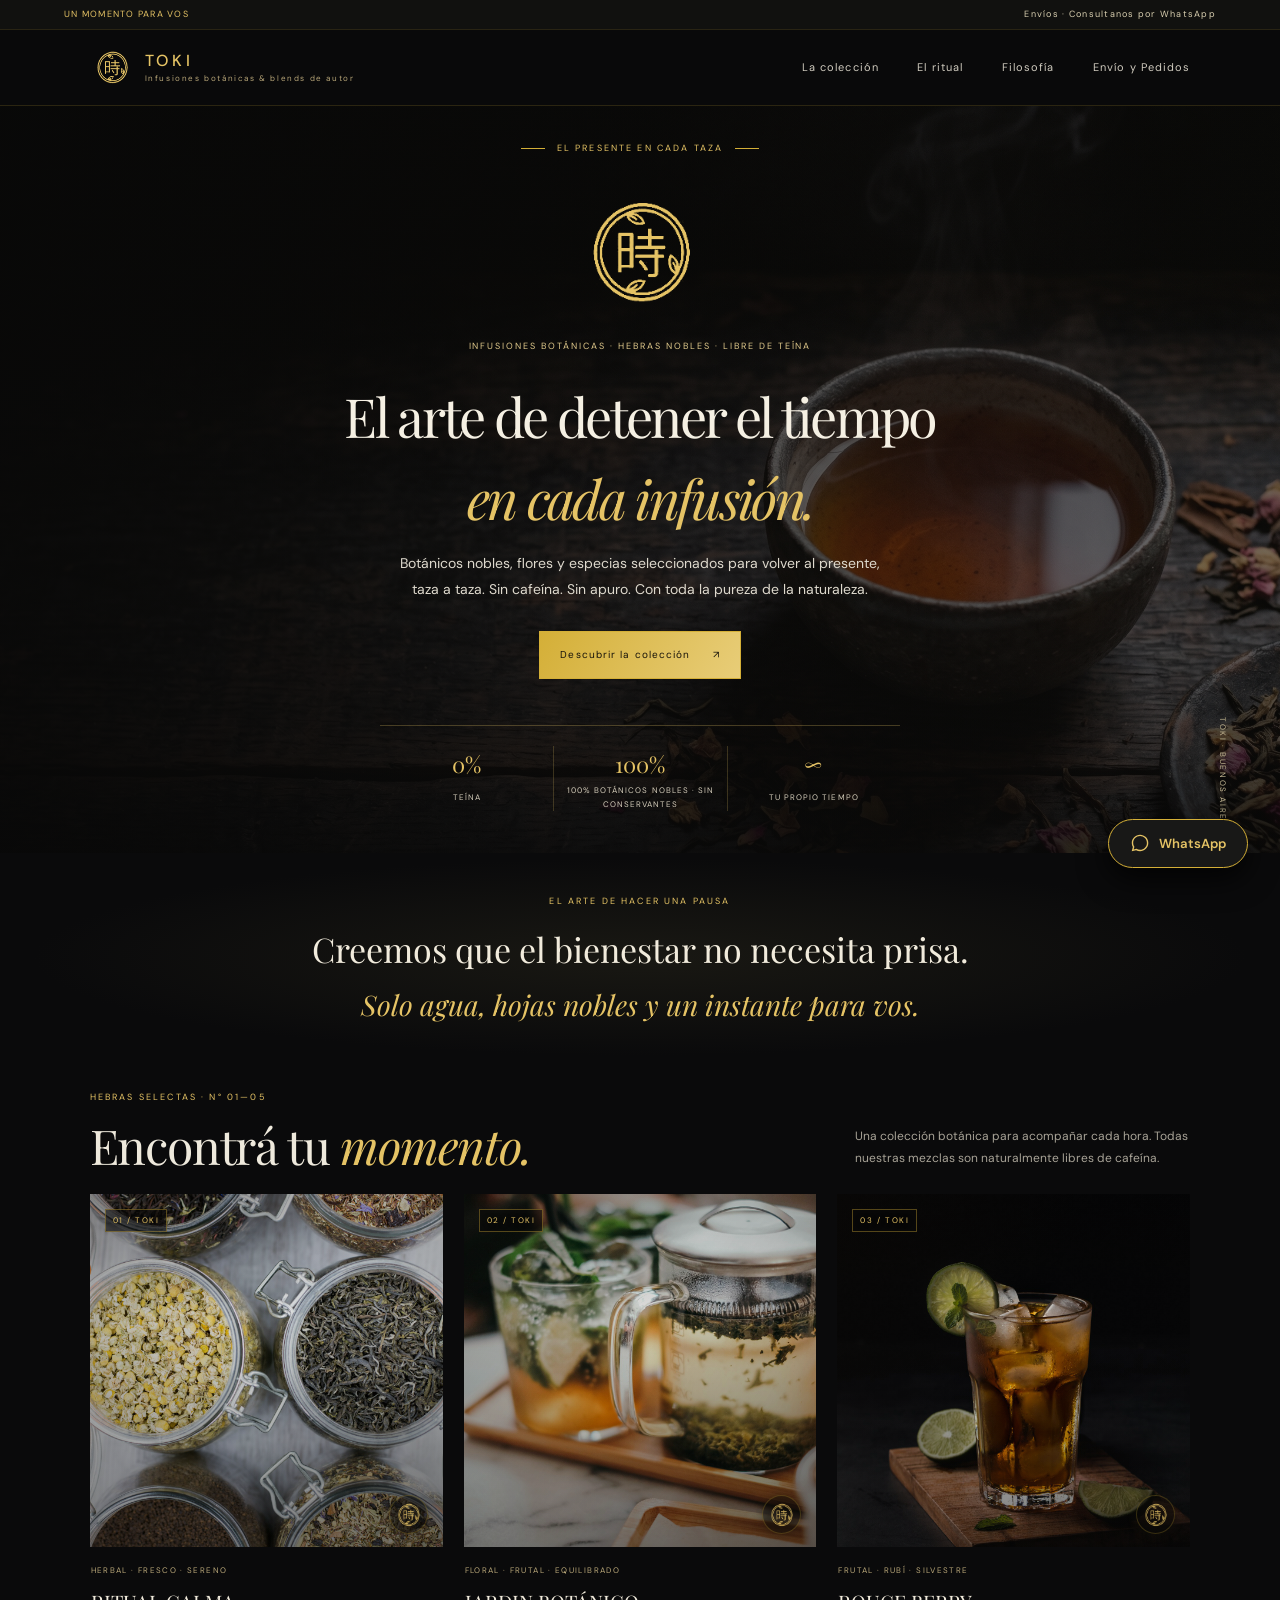
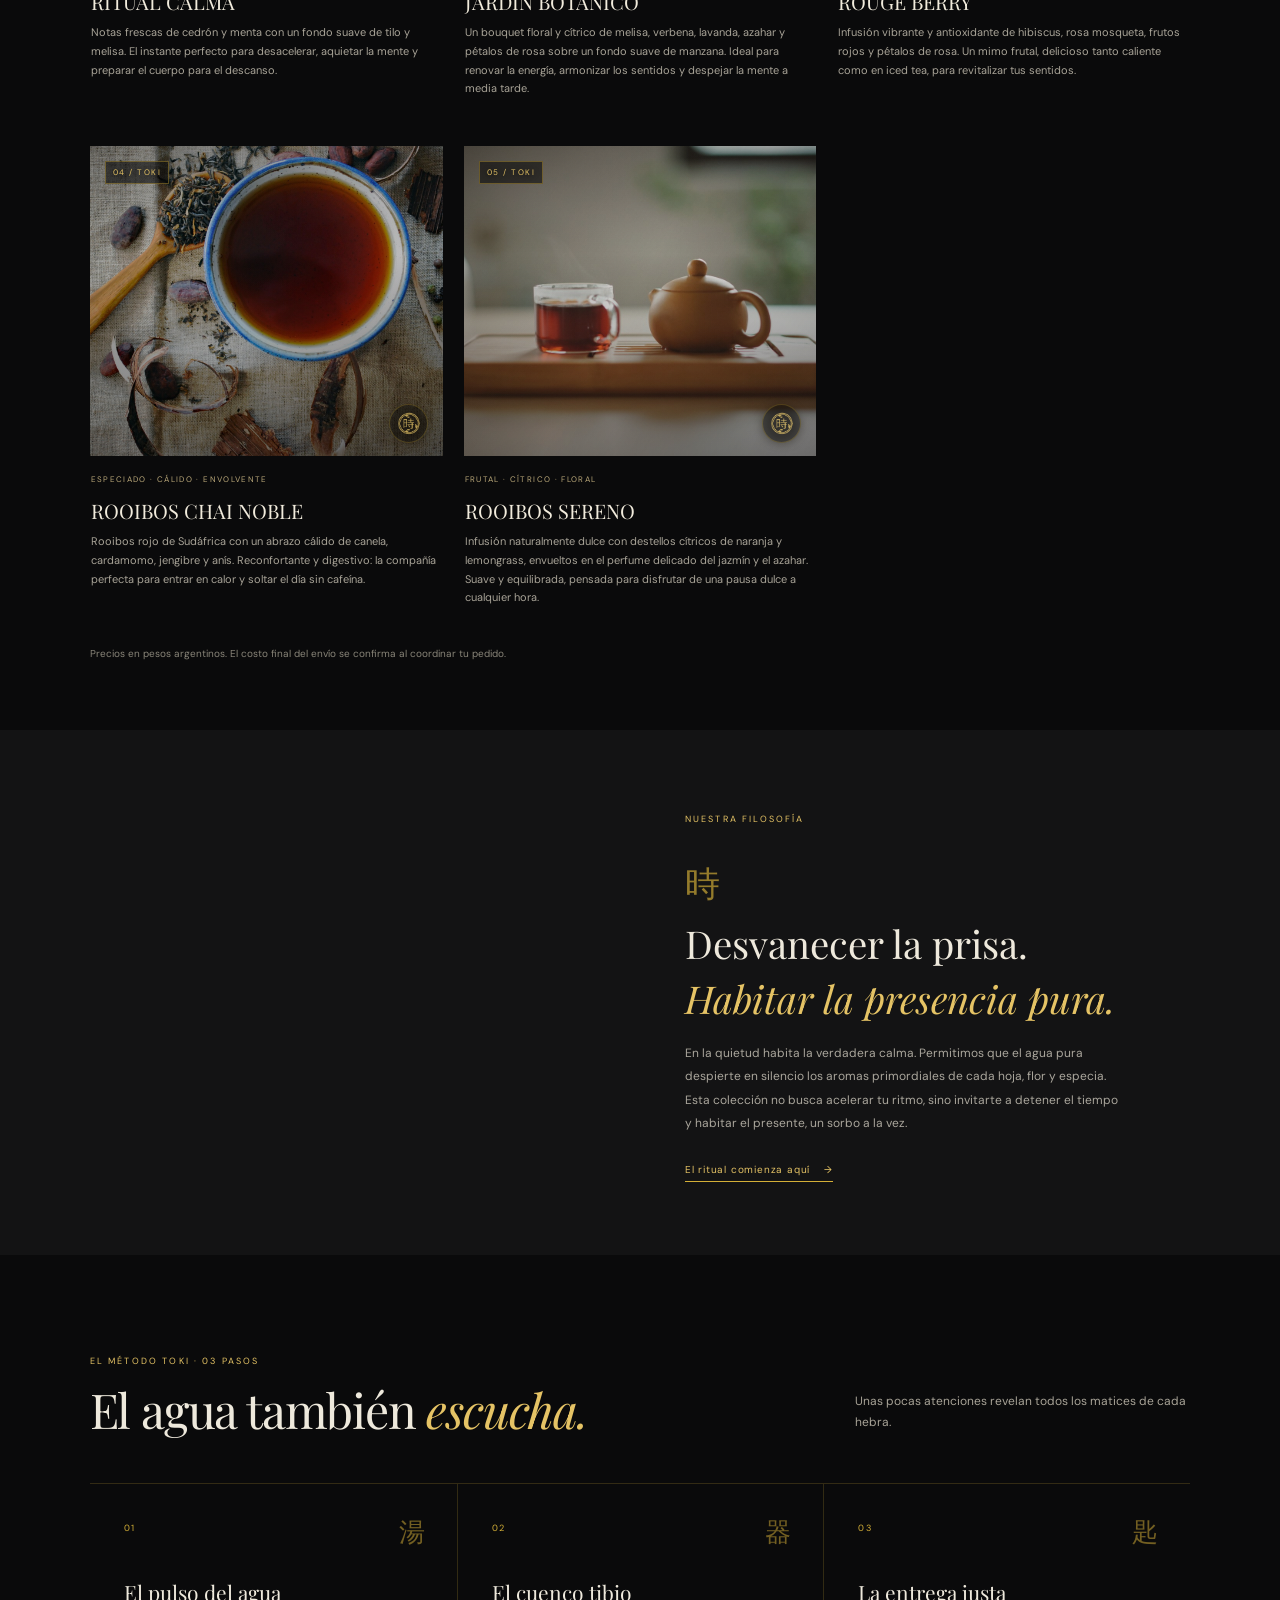
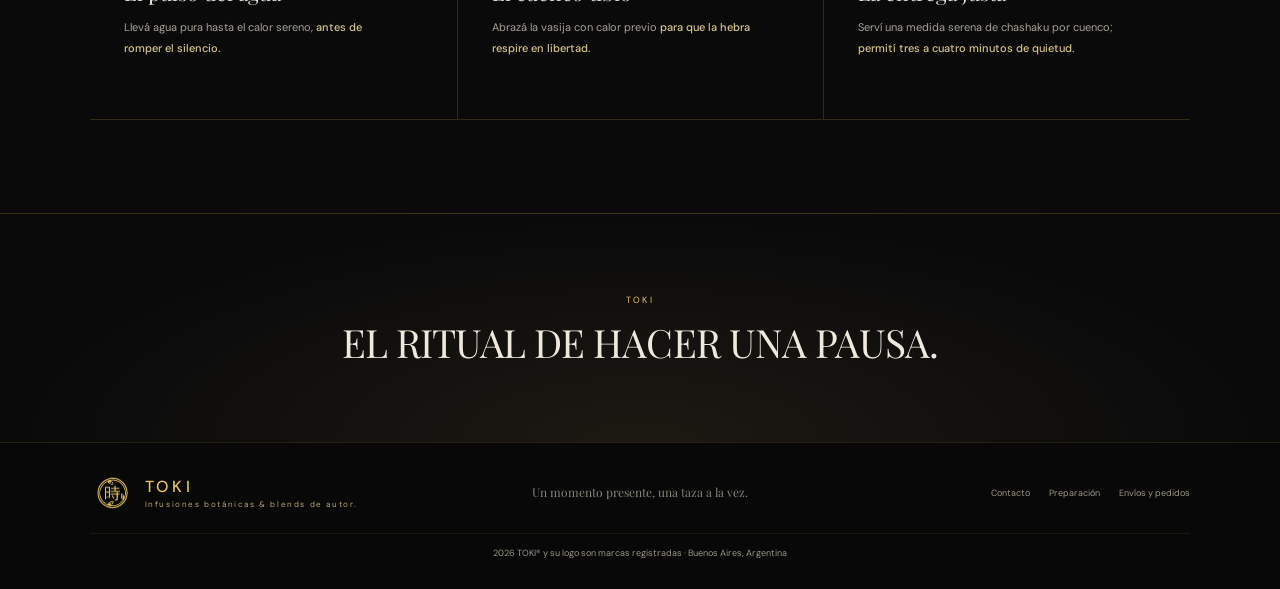
==== commit d43c4909: "Add files via upload" ====
--- a/index.html
+++ b/index.html
@@ -5,8 +5,8 @@
     <meta name="viewport" content="width=device-width, initial-scale=1">
     <meta name="theme-color" content="#0a0a0b">
     <meta name="description" content="TOKI: hebras, botánicos e infusiones sin estimulantes. Un ritual de calma para cualquier momento del día.">
-    <title>TOKI — Té de especialidad & botánica en hebras</title>
-    <link rel="icon" type="image/png" href="imagenes/favicon-toki.png">
+    <title>TOKI — Infusiones botánicas & blends de autor</title>
+    <link rel="icon" type="image/jpeg" href="imagenes/logo.jpg">
     <link rel="preconnect" href="https://fonts.googleapis.com">
     <link rel="preconnect" href="https://fonts.gstatic.com" crossorigin>
     <link href="https://fonts.googleapis.com/css2?family=DM+Sans:wght@400;500;600;700&family=Playfair+Display:wght@400;500;600&display=swap" rel="stylesheet">
@@ -19,7 +19,7 @@
     <header class="site-header">
         <a class="wordmark" href="#inicio" aria-label="TOKI, inicio">
             <img class="wordmark-logo" src="imagenes/logo_solo.png" alt="" width="44" height="40" aria-hidden="true">
-            <span class="wordmark-type"><strong>TOKI</strong><small>Té de especialidad & botánica en hebras.</small></span>
+            <span class="wordmark-type"><strong>TOKI</strong><small>Infusiones botánicas & blends de autor</small></span>
         </a>
         <button class="menu-toggle" id="menuToggle" type="button" aria-label="Abrir menú" aria-expanded="false">☰</button>
         <nav class="main-nav" id="mainNav" aria-label="Navegación principal">
@@ -39,11 +39,11 @@
                 <img class="hero-logo" src="imagenes/logo_solo.png" alt="Símbolo de TOKI" width="140" height="140">
                 <p class="hero-kicker">INFUSIONES BOTÁNICAS · HEBRAS NOBLES · LIBRE DE TEÍNA</p>
                 <h1><span class="hero-title-line">El arte de detener el tiempo</span><br><em>en cada infusión.</em></h1>
-                <p class="hero-copy">Hebras selectas y botánicos nobles para volver al presente, taza a taza. Sin cafeína. Sin apuro. Con toda el alma de la hoja.</p>
+                <p class="hero-copy">Botánicos nobles, flores y especias seleccionados para volver al presente, taza a taza. Sin cafeína. Sin apuro. Con toda la pureza de la naturaleza.</p>
                 <a class="button button-gold" href="#coleccion">Descubrir la colección <span aria-hidden="true">↗</span></a>
                 <div class="hero-notes" aria-label="Características de nuestros blends">
                     <div><strong>0%</strong><span>TEÍNA</span></div>
-                    <div><strong>100%</strong><span>HEBRA ENTERA · CULTIVO VOLCÁNICO</span></div>
+                    <div><strong>100%</strong><span>100% BOTÁNICOS NOBLES · SIN CONSERVANTES</span></div>
                     <div><strong>∞</strong><span>TU PROPIO TIEMPO</span></div>
                 </div>
             </div>
@@ -64,23 +64,23 @@
             <div class="product-grid">
                 <article class="product-card" data-product="houjicha">
                     <div class="product-photo photo-houjicha" role="img" aria-label="Fotografía de frascos con hebras de té y flores botánicas secas"><span class="product-number">01 / TOKI</span><img class="product-stamp" src="imagenes/logo_solo.png" alt="" aria-hidden="true"></div>
-                    <div class="product-info"><div class="product-overline">HERBAL · FRESCO · SERENO</div><h3>RITUAL CALMA</h3><p>Notas frescas de cedrón y menta con un fondo suave de tilo y melisa. El instante perfecto para desacelerar.</p><div class="product-purchase"><label class="sr-only" for="format-houjicha">Formato de Toki Houjicha Imperial</label></div>
+                    <div class="product-info"><div class="product-overline">HERBAL · FRESCO · SERENO</div><h3>RITUAL CALMA</h3><p>Notas frescas de cedrón y menta con un fondo suave de tilo y melisa. El instante perfecto para desacelerar, aquietar la mente y preparar el cuerpo para el descanso.</p><div class="product-purchase"><label class="sr-only" for="format-houjicha">Formato de Toki Houjicha Imperial</label></div>
                 </article>
                 <article class="product-card" data-product="genmaicha">
                     <div class="product-photo photo-genmaicha" role="img" aria-label="Fotografía de té servido junto a una tetera de cerámica artesanal"><span class="product-number">02 / TOKI</span><img class="product-stamp" src="imagenes/logo_solo.png" alt="" aria-hidden="true"></div>
-                    <div class="product-info"><div class="product-overline">FLORAL · FRUTAL · EQUILIBRADO</div><h3>JARDIN BOTÁNICO</h3><p>Melisa, Verbena, Cascarilla de Rosa Mosqueta, Hibiscus, cáscara de naranja, lavanda, pétalos de rosas y jazmin y flores de azahar, esencia de manzana. La frescura ideal para pausar la tarde.</p><div class="product-purchase"><label class="sr-only" for="format-genmaicha">Formato de Genmaicha Descafeinado</label></div>
+                    <div class="product-info"><div class="product-overline">FLORAL · FRUTAL · EQUILIBRADO</div><h3>JARDIN BOTÁNICO</h3><p>Un bouquet floral y cítrico de melisa, verbena, lavanda, azahar y pétalos de rosa sobre un fondo suave de manzana. Ideal para renovar la energía, armonizar los sentidos y despejar la mente a media tarde.</p><div class="product-purchase"><label class="sr-only" for="format-genmaicha">Formato de Genmaicha Descafeinado</label></div>
                 </article>
                 <article class="product-card" data-product="sobacha">
                     <div class="product-photo photo-sobacha" role="img" aria-label="Fotografía cenital de una infusión rojiza junto a hebras de té"><span class="product-number">03 / TOKI</span><img class="product-stamp" src="imagenes/logo_solo.png" alt="" aria-hidden="true"></div>
-                    <div class="product-info"><div class="product-overline">FRUTAL · RUBÍ · SILVESTRE</div><h3>ROUGE BERRY</h3><p>Infusión vibrante de hibiscus, rosa mosqueta, berries y pétalos de rosas. Perfecta caliente o en iced tea para pausar la tarde.</p><div class="product-purchase"><label class="sr-only" for="format-sobacha">Formato de Soba Cha Dorado</label></div>
+                    <div class="product-info"><div class="product-overline">FRUTAL · RUBÍ · SILVESTRE</div><h3>ROUGE BERRY</h3><p>Infusión vibrante y antioxidante de hibiscus, rosa mosqueta, frutos rojos y pétalos de rosa. Un mimo frutal, delicioso tanto caliente como en iced tea, para revitalizar tus sentidos.</p><div class="product-purchase"><label class="sr-only" for="format-sobacha">Formato de Soba Cha Dorado</label></div>
                 </article>
                 <article class="product-card" data-product="sakura">
                     <div class="product-photo photo-sakura" role="img" aria-label="Fotografía de hebras infusionándose en una tetera de vidrio junto a una bebida cítrica"><span class="product-number">04 / TOKI</span><img class="product-stamp" src="imagenes/logo_solo.png" alt="" aria-hidden="true"></div>
-                    <div class="product-info"><div class="product-overline">ESPECIADO · CÁLIDO · ENVOLVENTE</div><h3>ROOIBOS CHAI NOBLE</h3><p>Rooibos de Sudáfrica y un abrazo de especias nobles (canela, cardamomo, jengibre y anís) para acompañar tu pausa.</p><div class="product-purchase"><label class="sr-only" for="format-sakura">Formato de Sakura Moon White</label></div>
+                    <div class="product-info"><div class="product-overline">ESPECIADO · CÁLIDO · ENVOLVENTE</div><h3>ROOIBOS CHAI NOBLE</h3><p>Rooibos rojo de Sudáfrica con un abrazo cálido de canela, cardamomo, jengibre y anís. Reconfortante y digestivo: la compañía perfecta para entrar en calor y soltar el día sin cafeína.</p><div class="product-purchase"><label class="sr-only" for="format-sakura">Formato de Sakura Moon White</label></div>
                 </article>
                 <article class="product-card" data-product="kyobancha">
                     <div class="product-photo photo-kyobancha" role="img" aria-label="Fotografía de una taza de té rojo junto a una tetera de cerámica"><span class="product-number">05 / TOKI</span><img class="product-stamp" src="imagenes/logo_solo.png" alt="" aria-hidden="true"></div>
-                    <div class="product-info"><div class="product-overline">FRUTAL · CÍTRICO · FLORAL</div><h3>ROOIBOS SERENO</h3><p>Una infusión dulce de alma frutal, con destellos cítricos de naranja, lemongrass y el delicado perfume del jazmín y el azahar.</p><div class="product-purchase"><label class="sr-only" for="format-kyobancha">Formato de Kyobancha Ahumado</label></div>
+                    <div class="product-info"><div class="product-overline">FRUTAL · CÍTRICO · FLORAL</div><h3>ROOIBOS SERENO</h3><p>Infusión naturalmente dulce con destellos cítricos de naranja y lemongrass, envueltos en el perfume delicado del jazmín y el azahar. Suave y equilibrada, pensada para disfrutar de una pausa dulce a cualquier hora.</p><div class="product-purchase"><label class="sr-only" for="format-kyobancha">Formato de Kyobancha Ahumado</label></div>
                 </article>
 <!--                 <article class="product-card" data-product="atelier">
                     <div class="product-photo photo-atelier"><span class="product-number">06 / TOKI</span></div>
@@ -96,7 +96,7 @@
                 <span class="eyebrow">NUESTRA FILOSOFÍA</span>
                 <span class="manifesto-kanji" aria-hidden="true">時</span>
                 <h2>Desvanecer la prisa.<br><em>Habitar la presencia pura.</em></h2>
-                <p>En la quietud habita la verdadera fuerza. Permitimos que el agua tibia y pura extraiga el estímulo en un diálogo silencioso con cada hebra, respetando sus aromas primordiales. Junto a flores serenas y granos tostados con paciencia, esta selección no busca transformar el momento, sino devolverte a él.</p>
+                <p>En la quietud habita la verdadera calma. Permitimos que el agua pura despierte en silencio los aromas primordiales de cada hoja, flor y especia. Esta colección no busca acelerar tu ritmo, sino invitarte a detener el tiempo y habitar el presente, un sorbo a la vez.</p>
                 <a class="text-link" href="#ritual">El ritual comienza aquí <span aria-hidden="true">→</span></a>
             </div>
         </section>
@@ -116,7 +116,7 @@
     </main>
 
     <footer class="site-footer">
-        <a class="wordmark footer-brand" href="#inicio"><img class="wordmark-logo" src="imagenes/logo_solo.png" alt="" width="44" height="40" aria-hidden="true"><span class="wordmark-type"><strong>TOKI</strong><small>Té de especialidad & botánica en hebras.</small></span></a>
+        <a class="wordmark footer-brand" href="#inicio"><img class="wordmark-logo" src="imagenes/logo_solo.png" alt="" width="44" height="40" aria-hidden="true"><span class="wordmark-type"><strong>TOKI</strong><small>Infusiones botánicas & blends de autor.</small></span></a>
         <p>Un momento presente, una taza a la vez.</p>
         <nav aria-label="Enlaces de servicio"><a href="https://wa.me/5491161992727?text=Hola%20TOKI!%20Deseo%20conocer%20m%C3%A1s%20sobre%20sus%20blends%20en%20hebras." target="_blank" rel="noopener noreferrer" aria-label="Atención personalizada por WhatsApp">Contacto</a><a href="#ritual">Preparación</a><a href="#envios" id="orderInfoLink">Envíos y pedidos</a></nav>
         <small class="footer-legal"><span id="year"></span> TOKI® y su logo son marcas registradas · Buenos Aires, Argentina</small>
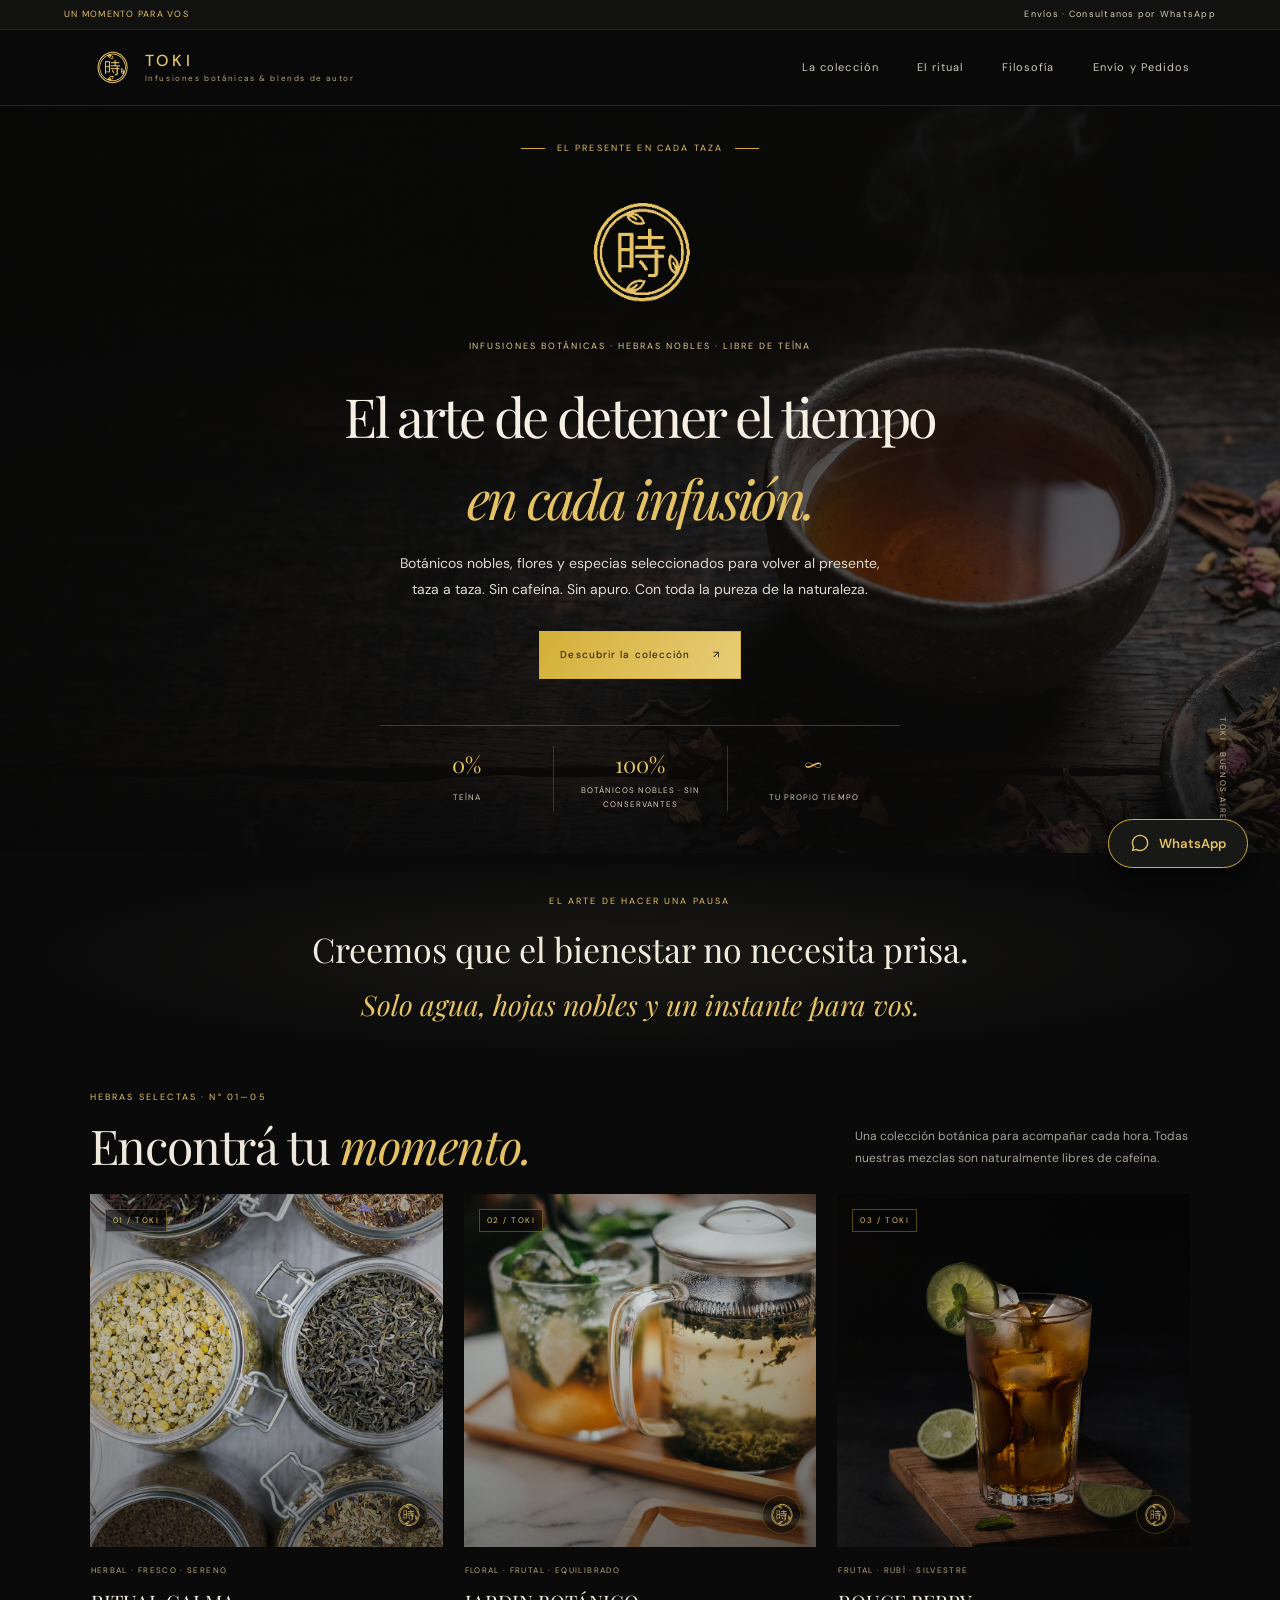
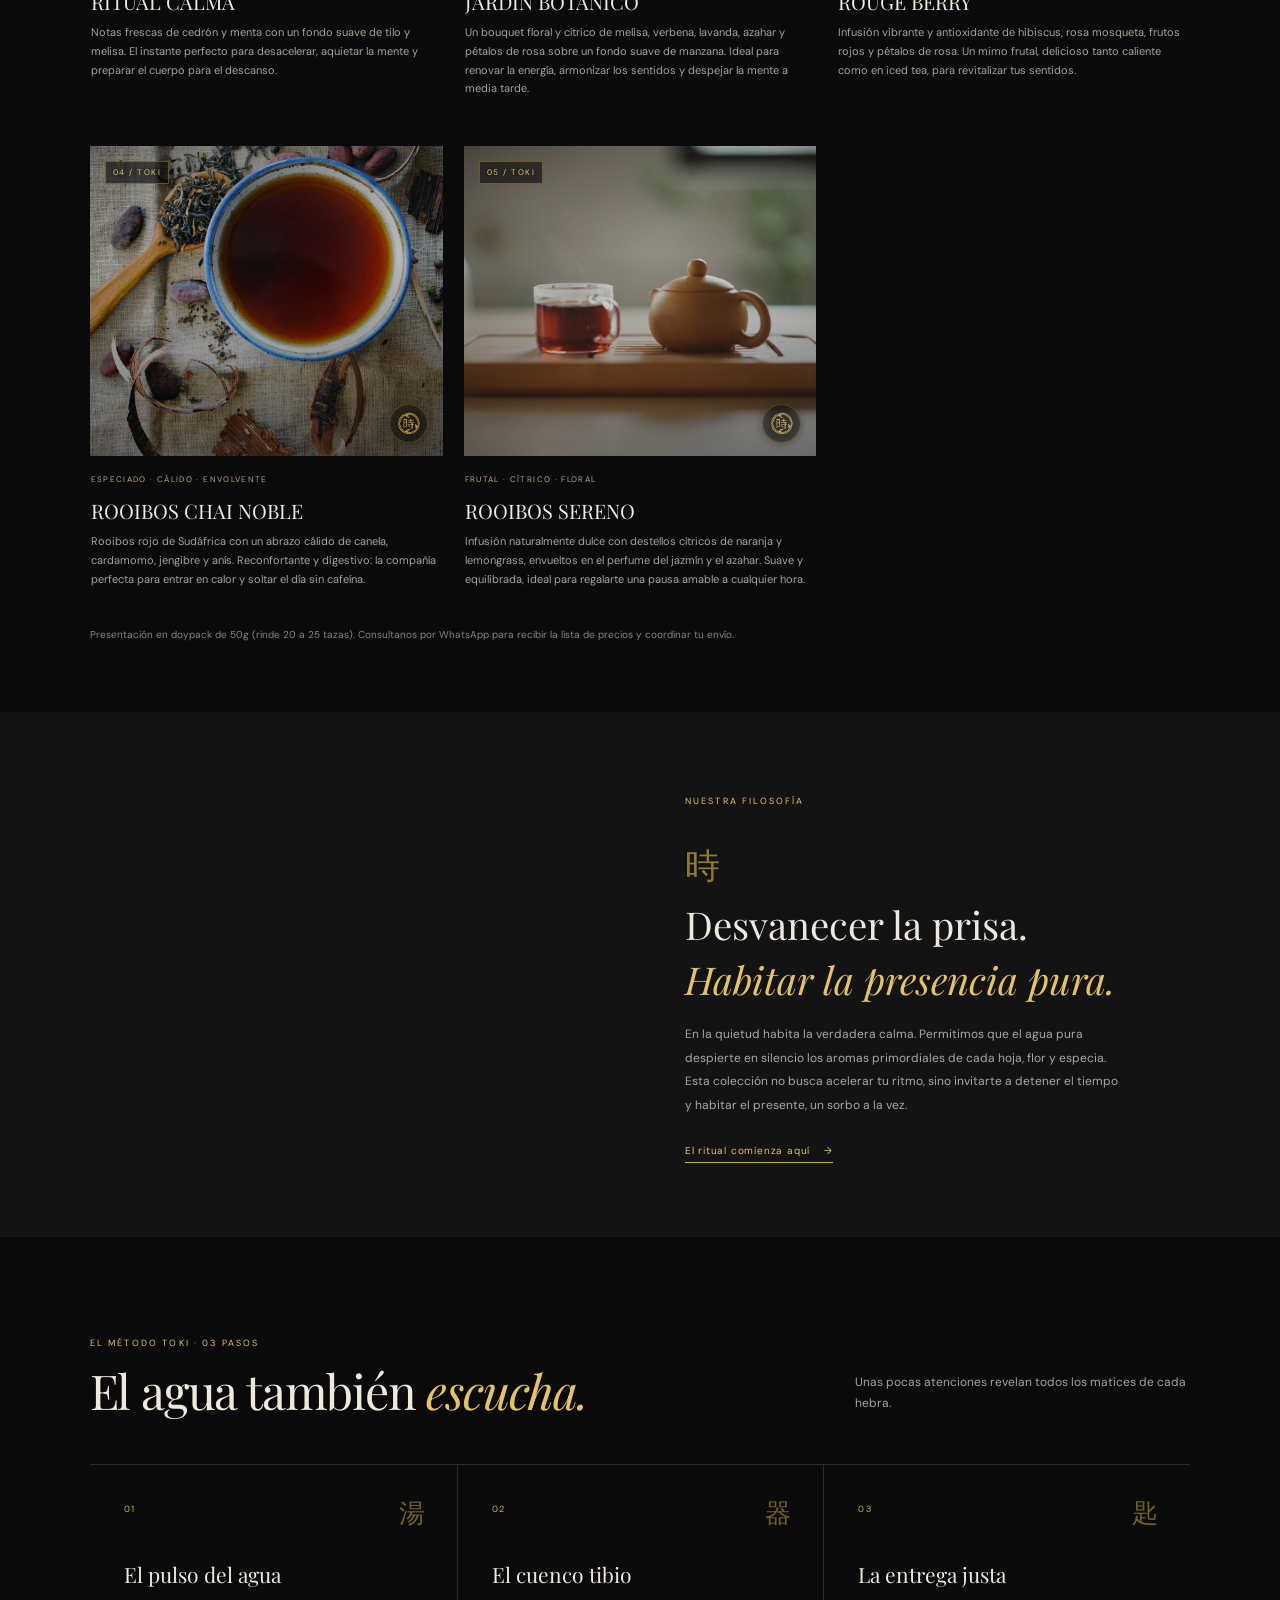
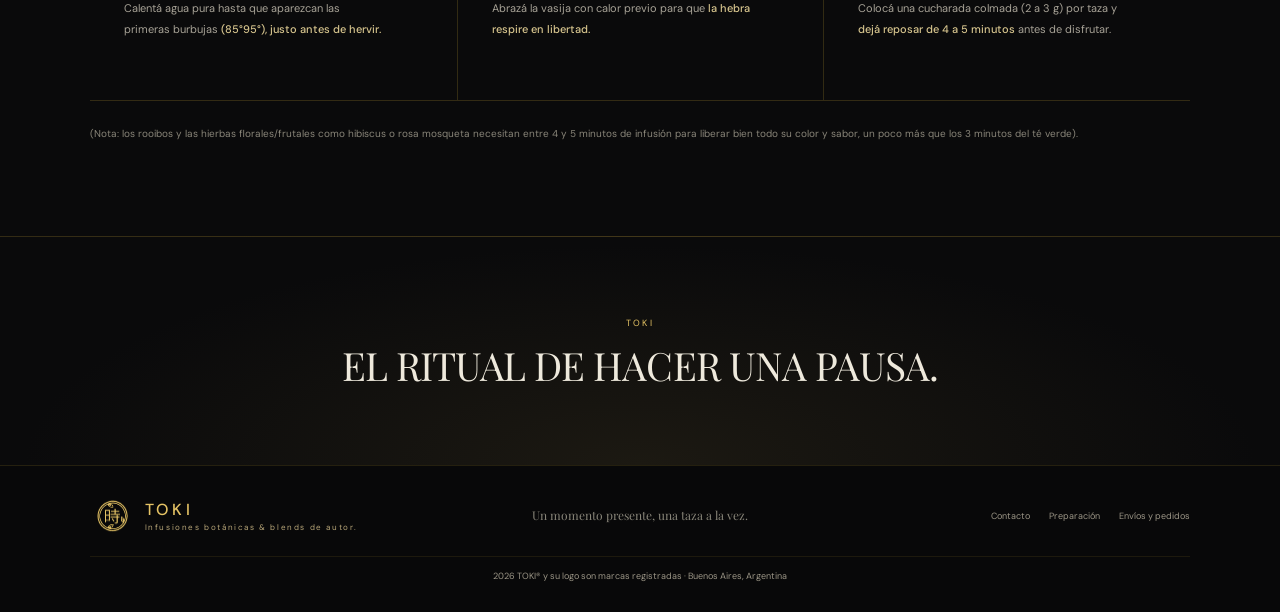
==== commit 7d3e74f3: "Add files via upload" ====
--- a/index.html
+++ b/index.html
@@ -43,7 +43,7 @@
                 <a class="button button-gold" href="#coleccion">Descubrir la colección <span aria-hidden="true">↗</span></a>
                 <div class="hero-notes" aria-label="Características de nuestros blends">
                     <div><strong>0%</strong><span>TEÍNA</span></div>
-                    <div><strong>100%</strong><span>100% BOTÁNICOS NOBLES · SIN CONSERVANTES</span></div>
+                    <div><strong>100%</strong><span>BOTÁNICOS NOBLES · SIN CONSERVANTES</span></div>
                     <div><strong>∞</strong><span>TU PROPIO TIEMPO</span></div>
                 </div>
             </div>
@@ -80,18 +80,18 @@
                 </article>
                 <article class="product-card" data-product="kyobancha">
                     <div class="product-photo photo-kyobancha" role="img" aria-label="Fotografía de una taza de té rojo junto a una tetera de cerámica"><span class="product-number">05 / TOKI</span><img class="product-stamp" src="imagenes/logo_solo.png" alt="" aria-hidden="true"></div>
-                    <div class="product-info"><div class="product-overline">FRUTAL · CÍTRICO · FLORAL</div><h3>ROOIBOS SERENO</h3><p>Infusión naturalmente dulce con destellos cítricos de naranja y lemongrass, envueltos en el perfume delicado del jazmín y el azahar. Suave y equilibrada, pensada para disfrutar de una pausa dulce a cualquier hora.</p><div class="product-purchase"><label class="sr-only" for="format-kyobancha">Formato de Kyobancha Ahumado</label></div>
+                    <div class="product-info"><div class="product-overline">FRUTAL · CÍTRICO · FLORAL</div><h3>ROOIBOS SERENO</h3><p>Infusión naturalmente dulce con destellos cítricos de naranja y lemongrass, envueltos en el perfume del jazmín y el azahar. Suave y equilibrada, ideal para regalarte una pausa amable a cualquier hora.</p><div class="product-purchase"><label class="sr-only" for="format-kyobancha">Formato de Kyobancha Ahumado</label></div>
                 </article>
 <!--                 <article class="product-card" data-product="atelier">
                     <div class="product-photo photo-atelier"><span class="product-number">06 / TOKI</span></div>
                     <div class="product-info"><div class="product-overline">EDICIÓN ESPECIAL · SEIS MOMENTOS</div><h3>Set Atelier Ceremonial</h3><p>Una selección curada para descubrir la colección completa.</p><div class="product-purchase"><label class="sr-only" for="format-atelier">Formato del Set Atelier Ceremonial</label></div>
                 </article> -->
             </div>
-            <p class="collection-note">Precios en pesos argentinos. El costo final del envío se confirma al coordinar tu pedido.</p>
+            <p class="collection-note">Presentación en doypack de 50g (rinde 20 a 25 tazas). Consultanos por WhatsApp para recibir la lista de precios y coordinar tu envío.</p>
         </section>
 
         <section class="manifesto" id="filosofia">
-            <div class="manifesto-art" role="img" aria-label="Hojas de té secas seleccionadas a mano"></div>
+            <div class="manifesto-art" role="img" aria-label="Flores secas, hebras sueltas y hierbas botánicas para blends"></div>
             <div class="manifesto-copy">
                 <span class="eyebrow">NUESTRA FILOSOFÍA</span>
                 <span class="manifesto-kanji" aria-hidden="true">時</span>
@@ -103,10 +103,11 @@
         <section class="ritual section-wrap" id="ritual">
             <div class="section-heading ritual-heading"><div><span class="eyebrow">EL MÉTODO TOKI · 03 PASOS</span><h2>El agua también <em>escucha.</em></h2></div><p>Unas pocas atenciones revelan todos los matices de cada hebra.</p></div>
             <div class="ritual-grid">
-                <article class="ritual-step"><span class="step-number">01</span><span class="step-icon" aria-hidden="true">湯</span><h3>El pulso del agua</h3><p>Llevá agua pura hasta el calor sereno, <strong>antes de romper el silencio.</strong></article>
-                <article class="ritual-step"><span class="step-number">02</span><span class="step-icon" aria-hidden="true">器</span><h3>El cuenco tibio</h3><p>Abrazá la vasija con calor previo <strong>para que la hebra respire en libertad.</strong></p></article>
-                <article class="ritual-step"><span class="step-number">03</span><span class="step-icon" aria-hidden="true">匙</span><h3>La entrega justa</h3><p>Serví una medida serena de chashaku por cuenco; <strong>permití tres a cuatro minutos de quietud.</strong></p></article>
+                <article class="ritual-step"><span class="step-number">01</span><span class="step-icon" aria-hidden="true">湯</span><h3>El pulso del agua</h3><p>Calentá agua pura hasta que aparezcan las primeras burbujas <strong>(85°95°), justo antes de hervir. </strong></article>                
+                <article class="ritual-step"><span class="step-number">02</span><span class="step-icon" aria-hidden="true">器</span><h3>El cuenco tibio</h3><p>Abrazá la vasija con calor previo para que <strong>la hebra respire en libertad.</strong></p></article>
+                <article class="ritual-step"><span class="step-number">03</span><span class="step-icon" aria-hidden="true">匙</span><h3>La entrega justa</h3><p>Colocá una cucharada colmada (2 a 3 g) por taza y  <strong> dejá reposar de 4 a 5 minutos </strong>antes de disfrutar.</p></article>
             </div>
+            <p class="collection-note">(Nota: los rooibos y las hierbas florales/frutales como hibiscus o rosa mosqueta necesitan entre 4 y 5 minutos de infusión para liberar bien todo su color y sabor, un poco más que los 3 minutos del té verde).</p>
             <!-- <div class="ritual-footnote"><span>2 g</span> de hebras <i>·</i> <span>200 ml</span> de agua <i>·</i> <span>3—4 min</span> de pausa</div> -->
         </section>
         <section class="newsletter">
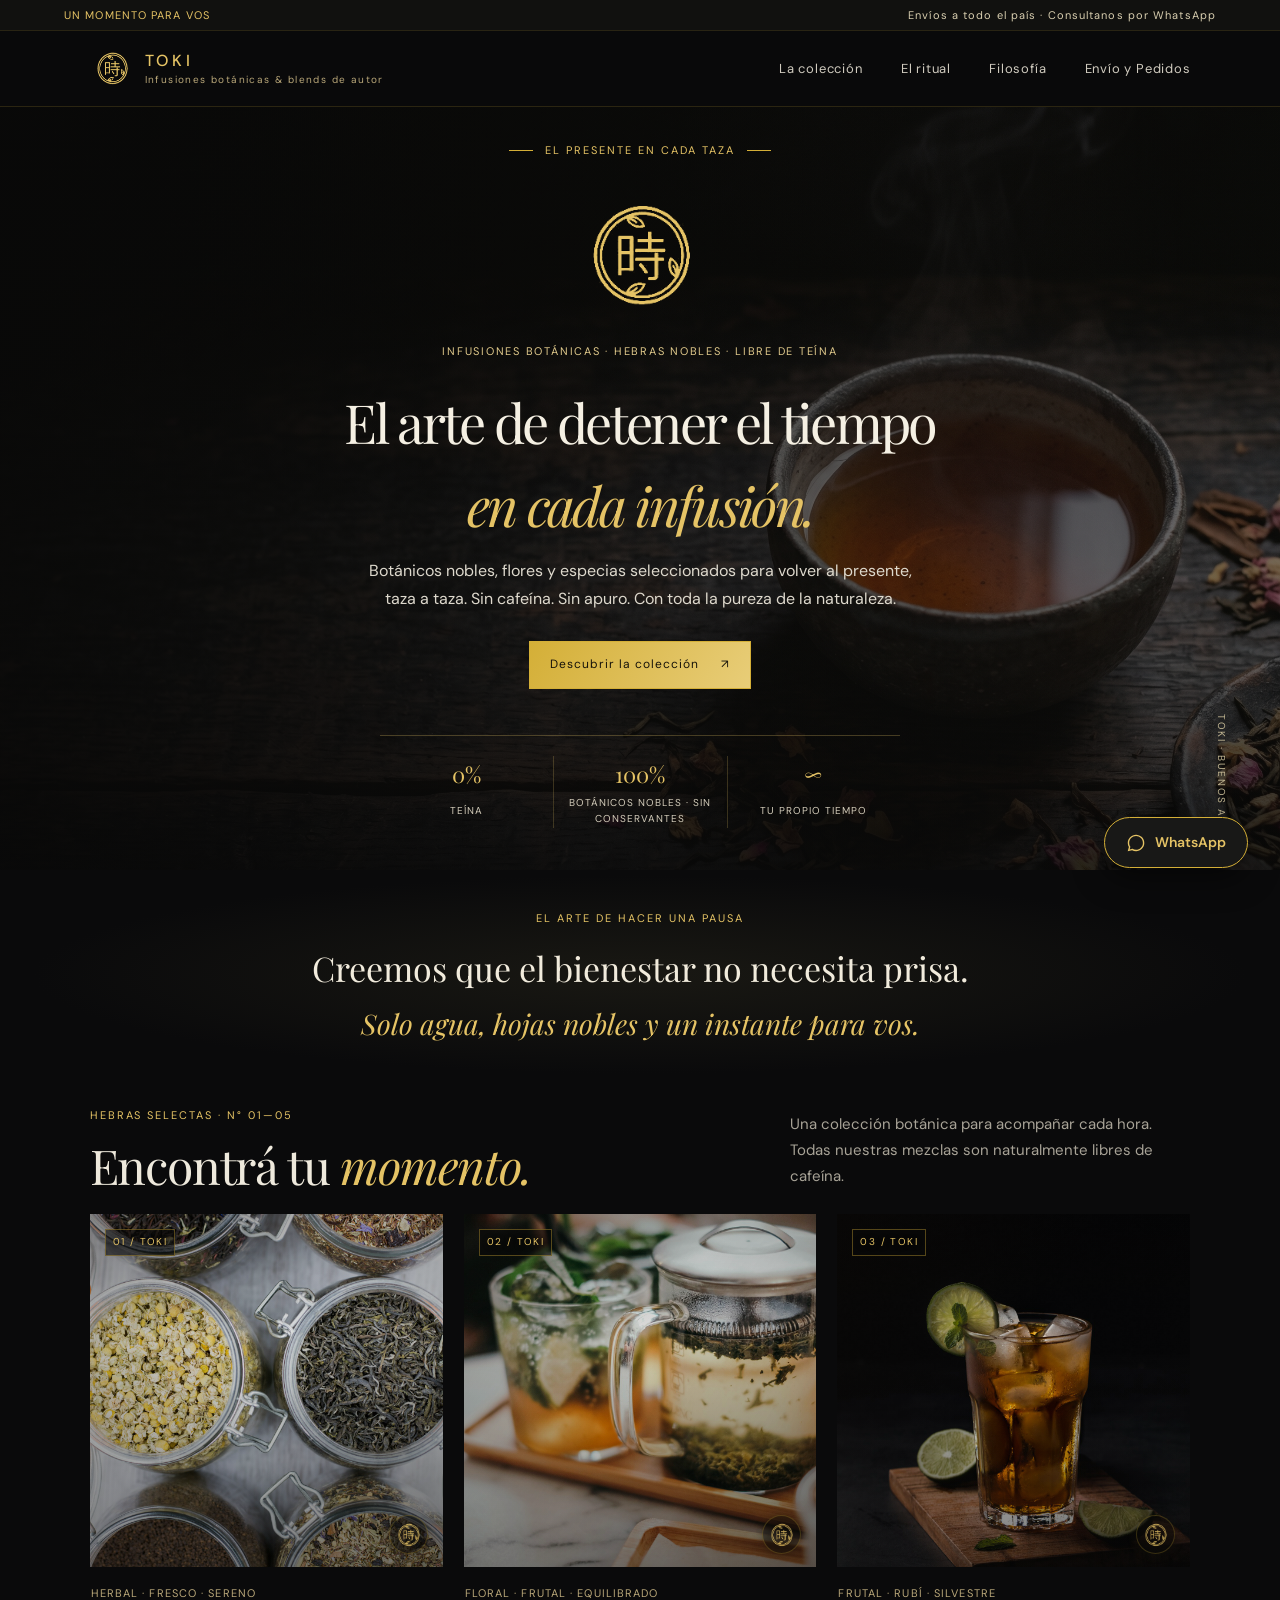
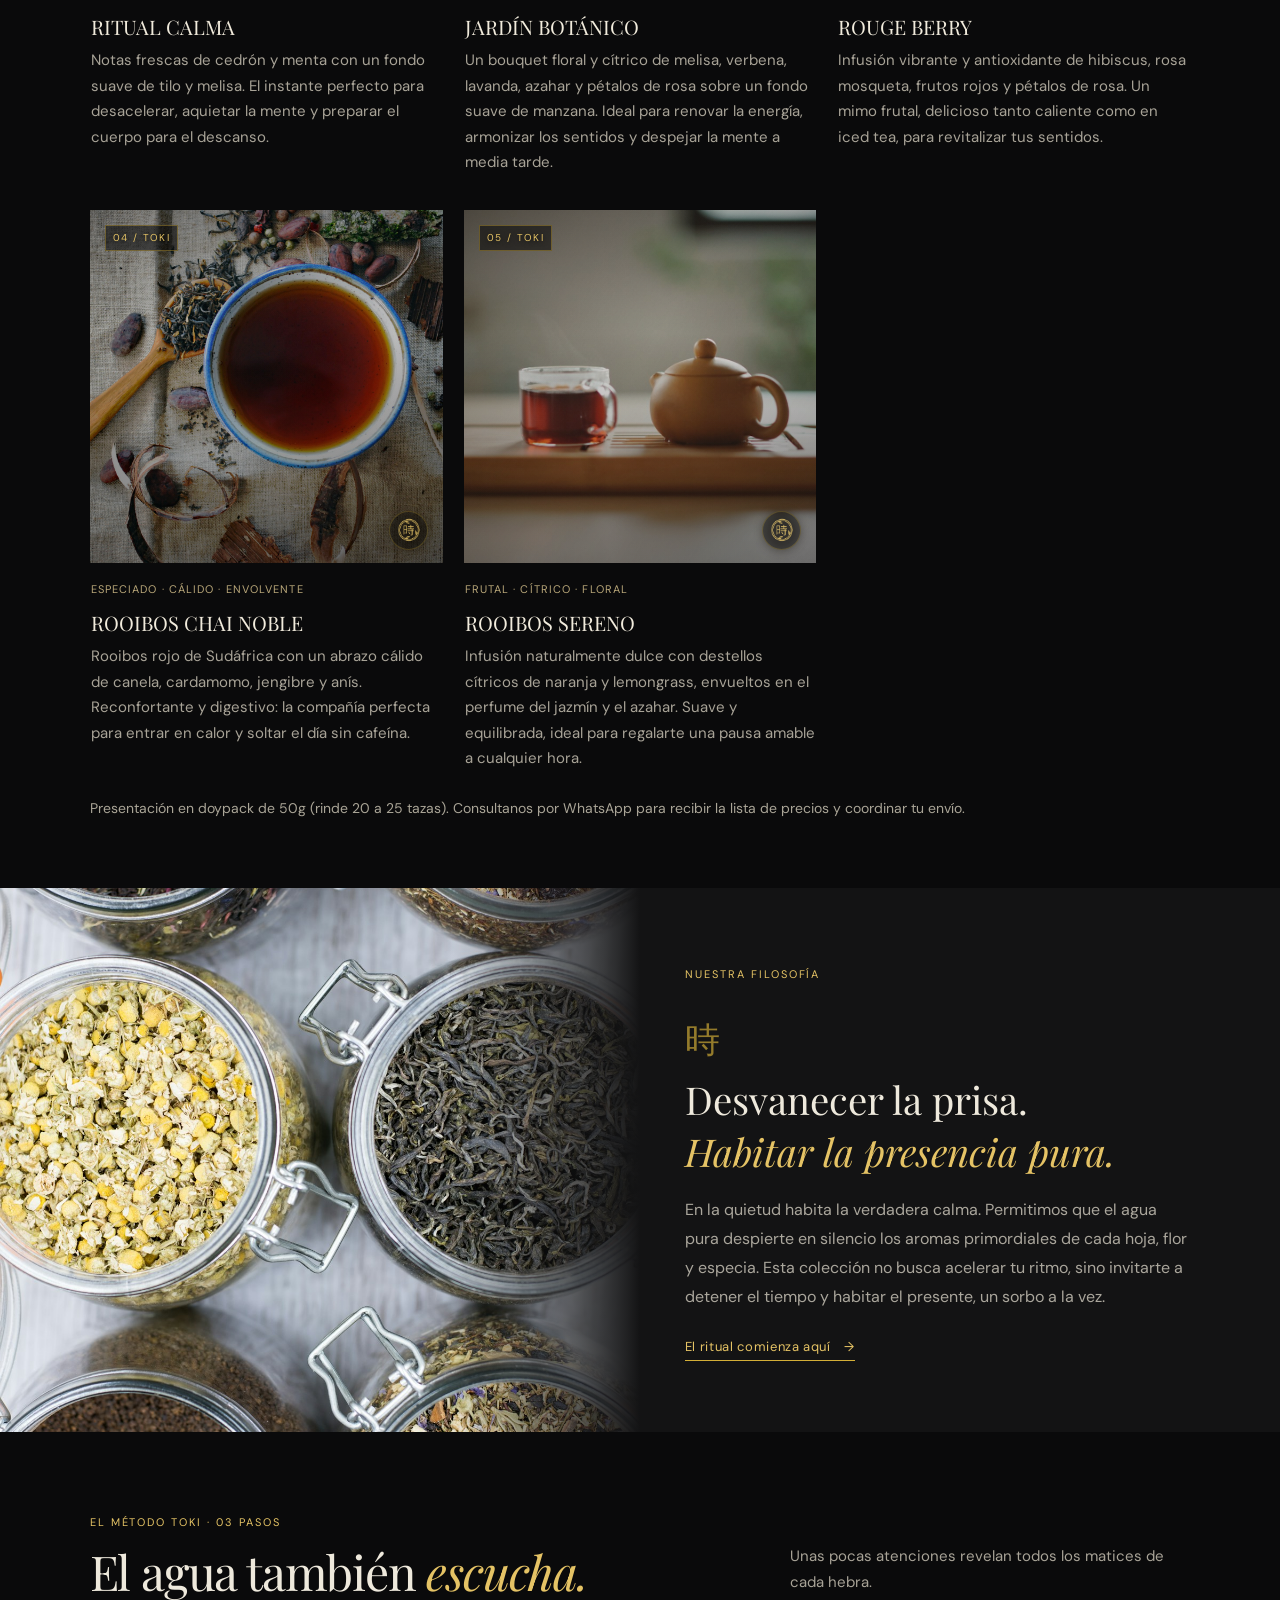
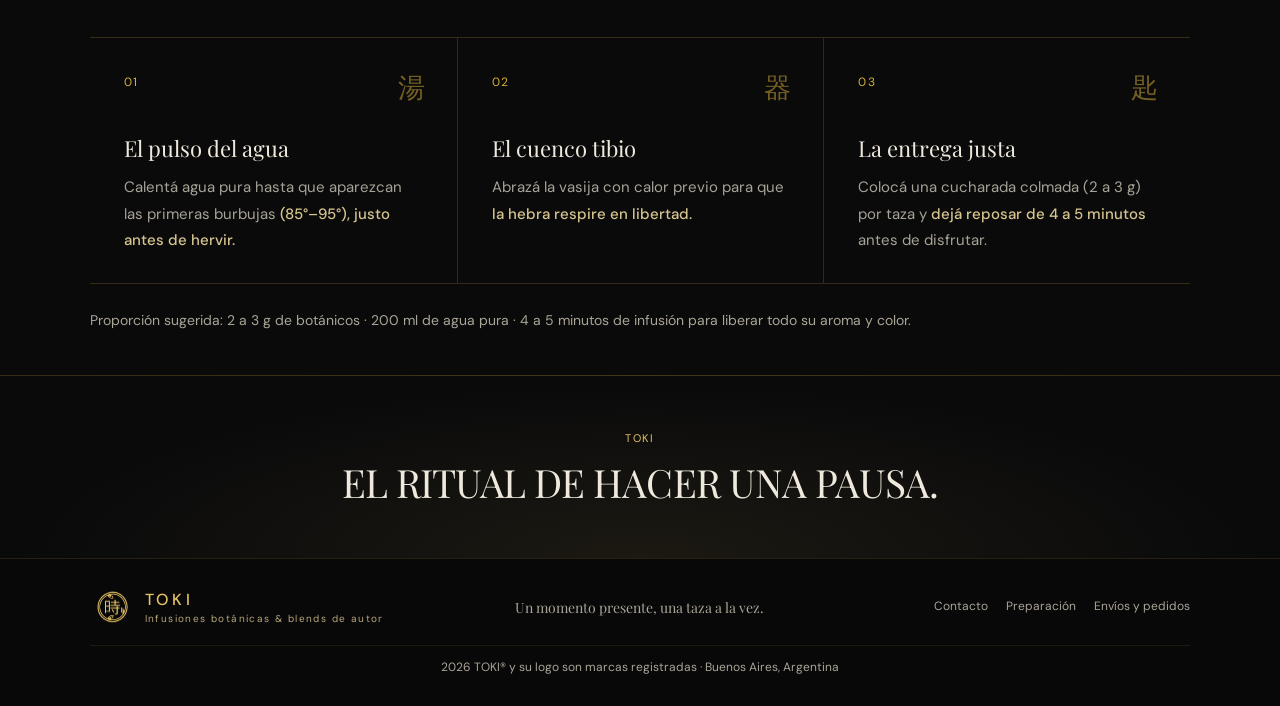
==== commit 274c6424: "Add files via upload" ====
--- a/index.html
+++ b/index.html
@@ -1,27 +1,50 @@
 <!doctype html>
 <html lang="es-AR">
 <head>
+    <!-- Configuración básica y codificación -->
     <meta charset="utf-8">
     <meta name="viewport" content="width=device-width, initial-scale=1">
     <meta name="theme-color" content="#0a0a0b">
-    <meta name="description" content="TOKI: hebras, botánicos e infusiones sin estimulantes. Un ritual de calma para cualquier momento del día.">
+
+    <!-- Metadatos para buscadores (SEO) y título de pestaña -->
+    <meta name="description" content="TOKI: infusiones botánicas, hebras nobles y blends de autor libres de teína. Un ritual de calma para cualquier momento del día.">
     <title>TOKI — Infusiones botánicas & blends de autor</title>
     <link rel="icon" type="image/jpeg" href="imagenes/logo.jpg">
+
+    <!-- Tipografías editoriales: DM Sans (cuerpo) y Playfair Display (títulos) -->
     <link rel="preconnect" href="https://fonts.googleapis.com">
     <link rel="preconnect" href="https://fonts.gstatic.com" crossorigin>
     <link href="https://fonts.googleapis.com/css2?family=DM+Sans:wght@400;500;600;700&family=Playfair+Display:wght@400;500;600&display=swap" rel="stylesheet">
+
+    <!-- Hoja de estilos y lógica interactiva -->
     <link rel="stylesheet" href="styles.css">
     <script src="app.js" defer></script>
 </head>
 <body>
-    <div class="announcement"><span>UN MOMENTO PARA VOS</span><span>Envíos · Consultanos por WhatsApp</span></div>
-
+
+    <!-- =====================================================================
+         BARRA SUPERIOR DE ANUNCIOS
+         ===================================================================== -->
+    <div class="announcement">
+        <span>UN MOMENTO PARA VOS</span>
+        <span>Envíos a todo el país · Consultanos por WhatsApp</span>
+    </div>
+
+    <!-- =====================================================================
+         ENCABEZADO Y NAVEGACIÓN PRINCIPAL
+         ===================================================================== -->
     <header class="site-header">
-        <a class="wordmark" href="#inicio" aria-label="TOKI, inicio">
+        <a class="wordmark" href="#inicio" aria-label="TOKI, volver al inicio">
             <img class="wordmark-logo" src="imagenes/logo_solo.png" alt="" width="44" height="40" aria-hidden="true">
-            <span class="wordmark-type"><strong>TOKI</strong><small>Infusiones botánicas & blends de autor</small></span>
+            <span class="wordmark-type">
+                <strong>TOKI</strong>
+                <small>Infusiones botánicas & blends de autor</small>
+            </span>
         </a>
+
+        <!-- Botón menú hamburguesa para vista móvil -->
         <button class="menu-toggle" id="menuToggle" type="button" aria-label="Abrir menú" aria-expanded="false">☰</button>
+
         <nav class="main-nav" id="mainNav" aria-label="Navegación principal">
             <a href="#coleccion">La colección</a>
             <a href="#ritual">El ritual</a>
@@ -29,67 +52,132 @@
             <a href="#envios" id="orderInfoNavLink">Envío y Pedidos</a>
         </nav>
     </header>
- 
+
     <main>
+        <!-- =====================================================================
+             PORTADA PRINCIPAL (HERO)
+             ===================================================================== -->
         <section class="hero" id="inicio">
-            <div class="hero-image" role="img" aria-label="Cuenco de té servido en un espacio de calma"></div>
+            <div class="hero-image" role="img" aria-label="Cuenco de infusión botánica servido en un espacio de calma"></div>
             <div class="hero-shade"></div>
+
             <div class="hero-content">
                 <span class="eyebrow"><i></i> EL PRESENTE EN CADA TAZA <i></i></span>
-                <img class="hero-logo" src="imagenes/logo_solo.png" alt="Símbolo de TOKI" width="140" height="140">
+                <img class="hero-logo" src="imagenes/logo_solo.png" alt="Símbolo 時 de TOKI" width="140" height="140">
                 <p class="hero-kicker">INFUSIONES BOTÁNICAS · HEBRAS NOBLES · LIBRE DE TEÍNA</p>
-                <h1><span class="hero-title-line">El arte de detener el tiempo</span><br><em>en cada infusión.</em></h1>
+                <h1>
+                    <span class="hero-title-line">El arte de detener el tiempo</span><br>
+                    <em>en cada infusión.</em>
+                </h1>
                 <p class="hero-copy">Botánicos nobles, flores y especias seleccionados para volver al presente, taza a taza. Sin cafeína. Sin apuro. Con toda la pureza de la naturaleza.</p>
                 <a class="button button-gold" href="#coleccion">Descubrir la colección <span aria-hidden="true">↗</span></a>
+
+                <!-- Sellos diferenciales de la marca -->
                 <div class="hero-notes" aria-label="Características de nuestros blends">
                     <div><strong>0%</strong><span>TEÍNA</span></div>
                     <div><strong>100%</strong><span>BOTÁNICOS NOBLES · SIN CONSERVANTES</span></div>
                     <div><strong>∞</strong><span>TU PROPIO TIEMPO</span></div>
                 </div>
             </div>
-            <span class="hero-index">TOKI · BUENOS AIRES  </span>
-        </section>
-
+
+            <span class="hero-index">TOKI · BUENOS AIRES</span>
+        </section>
+
+        <!-- =====================================================================
+             FRANJA DE MANIFIESTO BREVE
+             ===================================================================== -->
         <section class="intro-strip" aria-label="Presentación">
             <span class="eyebrow">EL ARTE DE HACER UNA PAUSA</span>
             <p>Creemos que el bienestar no necesita prisa.<br><em>Solo agua, hojas nobles y un instante para vos.</em></p>
         </section>
 
+        <!-- =====================================================================
+             COLECCIÓN DE 5 BLENDS BOTÁNICOS
+             Nota: Las clases photo-* mantienen compatibilidad con styles.css
+             ===================================================================== -->
         <section class="collection section-wrap" id="coleccion">
             <div class="section-heading">
-                <div><span class="eyebrow">HEBRAS SELECTAS · N° 01—05</span><h2>Encontrá tu <em>momento.</em></h2></div>
+                <div>
+                    <span class="eyebrow">HEBRAS SELECTAS · N° 01—05</span>
+                    <h2>Encontrá tu <em>momento.</em></h2>
+                </div>
                 <p>Una colección botánica para acompañar cada hora. Todas nuestras mezclas son naturalmente libres de cafeína.</p>
             </div>
 
             <div class="product-grid">
-                <article class="product-card" data-product="houjicha">
-                    <div class="product-photo photo-houjicha" role="img" aria-label="Fotografía de frascos con hebras de té y flores botánicas secas"><span class="product-number">01 / TOKI</span><img class="product-stamp" src="imagenes/logo_solo.png" alt="" aria-hidden="true"></div>
-                    <div class="product-info"><div class="product-overline">HERBAL · FRESCO · SERENO</div><h3>RITUAL CALMA</h3><p>Notas frescas de cedrón y menta con un fondo suave de tilo y melisa. El instante perfecto para desacelerar, aquietar la mente y preparar el cuerpo para el descanso.</p><div class="product-purchase"><label class="sr-only" for="format-houjicha">Formato de Toki Houjicha Imperial</label></div>
-                </article>
-                <article class="product-card" data-product="genmaicha">
-                    <div class="product-photo photo-genmaicha" role="img" aria-label="Fotografía de té servido junto a una tetera de cerámica artesanal"><span class="product-number">02 / TOKI</span><img class="product-stamp" src="imagenes/logo_solo.png" alt="" aria-hidden="true"></div>
-                    <div class="product-info"><div class="product-overline">FLORAL · FRUTAL · EQUILIBRADO</div><h3>JARDIN BOTÁNICO</h3><p>Un bouquet floral y cítrico de melisa, verbena, lavanda, azahar y pétalos de rosa sobre un fondo suave de manzana. Ideal para renovar la energía, armonizar los sentidos y despejar la mente a media tarde.</p><div class="product-purchase"><label class="sr-only" for="format-genmaicha">Formato de Genmaicha Descafeinado</label></div>
-                </article>
-                <article class="product-card" data-product="sobacha">
-                    <div class="product-photo photo-sobacha" role="img" aria-label="Fotografía cenital de una infusión rojiza junto a hebras de té"><span class="product-number">03 / TOKI</span><img class="product-stamp" src="imagenes/logo_solo.png" alt="" aria-hidden="true"></div>
-                    <div class="product-info"><div class="product-overline">FRUTAL · RUBÍ · SILVESTRE</div><h3>ROUGE BERRY</h3><p>Infusión vibrante y antioxidante de hibiscus, rosa mosqueta, frutos rojos y pétalos de rosa. Un mimo frutal, delicioso tanto caliente como en iced tea, para revitalizar tus sentidos.</p><div class="product-purchase"><label class="sr-only" for="format-sobacha">Formato de Soba Cha Dorado</label></div>
-                </article>
-                <article class="product-card" data-product="sakura">
-                    <div class="product-photo photo-sakura" role="img" aria-label="Fotografía de hebras infusionándose en una tetera de vidrio junto a una bebida cítrica"><span class="product-number">04 / TOKI</span><img class="product-stamp" src="imagenes/logo_solo.png" alt="" aria-hidden="true"></div>
-                    <div class="product-info"><div class="product-overline">ESPECIADO · CÁLIDO · ENVOLVENTE</div><h3>ROOIBOS CHAI NOBLE</h3><p>Rooibos rojo de Sudáfrica con un abrazo cálido de canela, cardamomo, jengibre y anís. Reconfortante y digestivo: la compañía perfecta para entrar en calor y soltar el día sin cafeína.</p><div class="product-purchase"><label class="sr-only" for="format-sakura">Formato de Sakura Moon White</label></div>
-                </article>
-                <article class="product-card" data-product="kyobancha">
-                    <div class="product-photo photo-kyobancha" role="img" aria-label="Fotografía de una taza de té rojo junto a una tetera de cerámica"><span class="product-number">05 / TOKI</span><img class="product-stamp" src="imagenes/logo_solo.png" alt="" aria-hidden="true"></div>
-                    <div class="product-info"><div class="product-overline">FRUTAL · CÍTRICO · FLORAL</div><h3>ROOIBOS SERENO</h3><p>Infusión naturalmente dulce con destellos cítricos de naranja y lemongrass, envueltos en el perfume del jazmín y el azahar. Suave y equilibrada, ideal para regalarte una pausa amable a cualquier hora.</p><div class="product-purchase"><label class="sr-only" for="format-kyobancha">Formato de Kyobancha Ahumado</label></div>
-                </article>
-<!--                 <article class="product-card" data-product="atelier">
-                    <div class="product-photo photo-atelier"><span class="product-number">06 / TOKI</span></div>
-                    <div class="product-info"><div class="product-overline">EDICIÓN ESPECIAL · SEIS MOMENTOS</div><h3>Set Atelier Ceremonial</h3><p>Una selección curada para descubrir la colección completa.</p><div class="product-purchase"><label class="sr-only" for="format-atelier">Formato del Set Atelier Ceremonial</label></div>
-                </article> -->
-            </div>
+                <!-- Blend 01: Ritual Calma -->
+                <article class="product-card" data-product="ritual-calma">
+                    <div class="product-photo photo-houjicha" role="img" aria-label="Frascos con hierbas y flores botánicas secas de Ritual Calma">
+                        <span class="product-number">01 / TOKI</span>
+                        <img class="product-stamp" src="imagenes/logo_solo.png" alt="" aria-hidden="true">
+                    </div>
+                    <div class="product-info">
+                        <div class="product-overline">HERBAL · FRESCO · SERENO</div>
+                        <h3>RITUAL CALMA</h3>
+                        <p>Notas frescas de cedrón y menta con un fondo suave de tilo y melisa. El instante perfecto para desacelerar, aquietar la mente y preparar el cuerpo para el descanso.</p>
+                    </div>
+                </article>
+
+                <!-- Blend 02: Jardín Botánico -->
+                <article class="product-card" data-product="jardin-botanico">
+                    <div class="product-photo photo-genmaicha" role="img" aria-label="Infusión floral y cítrica de Jardín Botánico en tetera de vidrio">
+                        <span class="product-number">02 / TOKI</span>
+                        <img class="product-stamp" src="imagenes/logo_solo.png" alt="" aria-hidden="true">
+                    </div>
+                    <div class="product-info">
+                        <div class="product-overline">FLORAL · FRUTAL · EQUILIBRADO</div>
+                        <h3>JARDÍN BOTÁNICO</h3>
+                        <p>Un bouquet floral y cítrico de melisa, verbena, lavanda, azahar y pétalos de rosa sobre un fondo suave de manzana. Ideal para renovar la energía, armonizar los sentidos y despejar la mente a media tarde.</p>
+                    </div>
+                </article>
+
+                <!-- Blend 03: Rouge Berry -->
+                <article class="product-card" data-product="rouge-berry">
+                    <div class="product-photo photo-sobacha" role="img" aria-label="Infusión fría de Rouge Berry con hielo y cítricos">
+                        <span class="product-number">03 / TOKI</span>
+                        <img class="product-stamp" src="imagenes/logo_solo.png" alt="" aria-hidden="true">
+                    </div>
+                    <div class="product-info">
+                        <div class="product-overline">FRUTAL · RUBÍ · SILVESTRE</div>
+                        <h3>ROUGE BERRY</h3>
+                        <p>Infusión vibrante y antioxidante de hibiscus, rosa mosqueta, frutos rojos y pétalos de rosa. Un mimo frutal, delicioso tanto caliente como en iced tea, para revitalizar tus sentidos.</p>
+                    </div>
+                </article>
+
+                <!-- Blend 04: Rooibos Chai Noble -->
+                <article class="product-card" data-product="rooibos-chai-noble">
+                    <div class="product-photo photo-sakura" role="img" aria-label="Cuenco con infusión cálida de Rooibos Chai Noble y especias">
+                        <span class="product-number">04 / TOKI</span>
+                        <img class="product-stamp" src="imagenes/logo_solo.png" alt="" aria-hidden="true">
+                    </div>
+                    <div class="product-info">
+                        <div class="product-overline">ESPECIADO · CÁLIDO · ENVOLVENTE</div>
+                        <h3>ROOIBOS CHAI NOBLE</h3>
+                        <p>Rooibos rojo de Sudáfrica con un abrazo cálido de canela, cardamomo, jengibre y anís. Reconfortante y digestivo: la compañía perfecta para entrar en calor y soltar el día sin cafeína.</p>
+                    </div>
+                </article>
+
+                <!-- Blend 05: Rooibos Sereno -->
+                <article class="product-card" data-product="rooibos-sereno">
+                    <div class="product-photo photo-kyobancha" role="img" aria-label="Taza y tetera de cerámica con infusión de Rooibos Sereno">
+                        <span class="product-number">05 / TOKI</span>
+                        <img class="product-stamp" src="imagenes/logo_solo.png" alt="" aria-hidden="true">
+                    </div>
+                    <div class="product-info">
+                        <div class="product-overline">FRUTAL · CÍTRICO · FLORAL</div>
+                        <h3>ROOIBOS SERENO</h3>
+                        <p>Infusión naturalmente dulce con destellos cítricos de naranja y lemongrass, envueltos en el perfume del jazmín y el azahar. Suave y equilibrada, ideal para regalarte una pausa amable a cualquier hora.</p>
+                    </div>
+                </article>
+            </div>
+
+            <!-- Aclaración de formato y consulta de precios -->
             <p class="collection-note">Presentación en doypack de 50g (rinde 20 a 25 tazas). Consultanos por WhatsApp para recibir la lista de precios y coordinar tu envío.</p>
         </section>
 
+        <!-- =====================================================================
+             SECCIÓN FILOSOFÍA (KANJI 時)
+             ===================================================================== -->
         <section class="manifesto" id="filosofia">
             <div class="manifesto-art" role="img" aria-label="Flores secas, hebras sueltas y hierbas botánicas para blends"></div>
             <div class="manifesto-copy">
@@ -100,53 +188,127 @@
                 <a class="text-link" href="#ritual">El ritual comienza aquí <span aria-hidden="true">→</span></a>
             </div>
         </section>
+
+        <!-- =====================================================================
+             EL MÉTODO TOKI (GUÍA DE PREPARACIÓN EN 3 PASOS)
+             ===================================================================== -->
         <section class="ritual section-wrap" id="ritual">
-            <div class="section-heading ritual-heading"><div><span class="eyebrow">EL MÉTODO TOKI · 03 PASOS</span><h2>El agua también <em>escucha.</em></h2></div><p>Unas pocas atenciones revelan todos los matices de cada hebra.</p></div>
+            <div class="section-heading ritual-heading">
+                <div>
+                    <span class="eyebrow">EL MÉTODO TOKI · 03 PASOS</span>
+                    <h2>El agua también <em>escucha.</em></h2>
+                </div>
+                <p>Unas pocas atenciones revelan todos los matices de cada hebra.</p>
+            </div>
+
             <div class="ritual-grid">
-                <article class="ritual-step"><span class="step-number">01</span><span class="step-icon" aria-hidden="true">湯</span><h3>El pulso del agua</h3><p>Calentá agua pura hasta que aparezcan las primeras burbujas <strong>(85°95°), justo antes de hervir. </strong></article>                
-                <article class="ritual-step"><span class="step-number">02</span><span class="step-icon" aria-hidden="true">器</span><h3>El cuenco tibio</h3><p>Abrazá la vasija con calor previo para que <strong>la hebra respire en libertad.</strong></p></article>
-                <article class="ritual-step"><span class="step-number">03</span><span class="step-icon" aria-hidden="true">匙</span><h3>La entrega justa</h3><p>Colocá una cucharada colmada (2 a 3 g) por taza y  <strong> dejá reposar de 4 a 5 minutos </strong>antes de disfrutar.</p></article>
-            </div>
-            <p class="collection-note">(Nota: los rooibos y las hierbas florales/frutales como hibiscus o rosa mosqueta necesitan entre 4 y 5 minutos de infusión para liberar bien todo su color y sabor, un poco más que los 3 minutos del té verde).</p>
-            <!-- <div class="ritual-footnote"><span>2 g</span> de hebras <i>·</i> <span>200 ml</span> de agua <i>·</i> <span>3—4 min</span> de pausa</div> -->
-        </section>
+                <article class="ritual-step">
+                    <span class="step-number">01</span>
+                    <span class="step-icon" aria-hidden="true">湯</span>
+                    <h3>El pulso del agua</h3>
+                    <p>Calentá agua pura hasta que aparezcan las primeras burbujas <strong>(85°–95°), justo antes de hervir.</strong></p>
+                </article>
+
+                <article class="ritual-step">
+                    <span class="step-number">02</span>
+                    <span class="step-icon" aria-hidden="true">器</span>
+                    <h3>El cuenco tibio</h3>
+                    <p>Abrazá la vasija con calor previo para que <strong>la hebra respire en libertad.</strong></p>
+                </article>
+
+                <article class="ritual-step">
+                    <span class="step-number">03</span>
+                    <span class="step-icon" aria-hidden="true">匙</span>
+                    <h3>La entrega justa</h3>
+                    <p>Colocá una cucharada colmada (2 a 3 g) por taza y <strong>dejá reposar de 4 a 5 minutos</strong> antes de disfrutar.</p>
+                </article>
+            </div>
+
+            <p class="collection-note">Proporción sugerida: 2 a 3 g de botánicos · 200 ml de agua pura · 4 a 5 minutos de infusión para liberar todo su aroma y color.</p>
+        </section>
+
+        <!-- =====================================================================
+             CIERRE DE MARCA
+             ===================================================================== -->
         <section class="newsletter">
             <span class="eyebrow">TOKI</span>
-            <h2>EL RITUAL DE HACER UNA PAUSA.</h2>       
+            <h2>EL RITUAL DE HACER UNA PAUSA.</h2>
         </section>
     </main>
 
+    <!-- =====================================================================
+         PIE DE PÁGINA (FOOTER)
+         ===================================================================== -->
     <footer class="site-footer">
-        <a class="wordmark footer-brand" href="#inicio"><img class="wordmark-logo" src="imagenes/logo_solo.png" alt="" width="44" height="40" aria-hidden="true"><span class="wordmark-type"><strong>TOKI</strong><small>Infusiones botánicas & blends de autor.</small></span></a>
+        <a class="wordmark footer-brand" href="#inicio">
+            <img class="wordmark-logo" src="imagenes/logo_solo.png" alt="" width="44" height="40" aria-hidden="true">
+            <span class="wordmark-type">
+                <strong>TOKI</strong>
+                <small>Infusiones botánicas & blends de autor</small>
+            </span>
+        </a>
         <p>Un momento presente, una taza a la vez.</p>
-        <nav aria-label="Enlaces de servicio"><a href="https://wa.me/5491161992727?text=Hola%20TOKI!%20Deseo%20conocer%20m%C3%A1s%20sobre%20sus%20blends%20en%20hebras." target="_blank" rel="noopener noreferrer" aria-label="Atención personalizada por WhatsApp">Contacto</a><a href="#ritual">Preparación</a><a href="#envios" id="orderInfoLink">Envíos y pedidos</a></nav>
+        <nav aria-label="Enlaces de servicio">
+            <a href="https://wa.me/5491161992727?text=Hola%20TOKI!%20Deseo%20conocer%20m%C3%A1s%20sobre%20sus%20infusiones%20bot%C3%A1nicas%20y%20blends." target="_blank" rel="noopener noreferrer" aria-label="Atención personalizada por WhatsApp">Contacto</a>
+            <a href="#ritual">Preparación</a>
+            <a href="#envios" id="orderInfoLink">Envíos y pedidos</a>
+        </nav>
         <small class="footer-legal"><span id="year"></span> TOKI® y su logo son marcas registradas · Buenos Aires, Argentina</small>
     </footer>
 
+    <!-- =====================================================================
+         VENTANA MODAL DE ENVÍOS Y PEDIDOS (CONTROLADA POR app.js)
+         ===================================================================== -->
     <div class="drawer-overlay" id="drawerOverlay"></div>
 
     <dialog class="info-dialog" id="orderInfoDialog" aria-labelledby="orderInfoTitle" aria-describedby="orderInfoDescription">
         <div class="info-dialog-header">
-            <div><span class="eyebrow">TOKI · CÓMO COMPRAR</span><h2 id="orderInfoTitle">Envíos y pedidos</h2></div>
+            <div>
+                <span class="eyebrow">TOKI · CÓMO COMPRAR</span>
+                <h2 id="orderInfoTitle">Envíos y pedidos</h2>
+            </div>
             <button class="drawer-close" id="closeOrderInfo" type="button" aria-label="Cerrar información">×</button>
         </div>
+
         <div class="info-dialog-content" id="orderInfoDescription">
             <p class="info-dialog-intro">Elegí tus blends y escribinos para coordinar tu pedido de forma personalizada.</p>
             <ol class="order-steps">
-                <li><span>01</span><div><h3>Elegí tus blends</h3><p>Explorá la colección y anotá los productos que te gustaría recibir.</p></div></li>
-                <li><span>02</span><div><h3>Coordiná por WhatsApp</h3><p>Contactanos con tu selección y te ayudamos a confirmar disponibilidad y los detalles del pedido.</p></div></li>
-                <li><span>03</span><div><h3>Recibí tu pedido</h3><p>Hacemos envíos a todo el país. Antes de confirmar, coordinamos con vos el método de pago, el costo y el plazo de entrega según tu ubicación.</p></div></li>
+                <li>
+                    <span>01</span>
+                    <div>
+                        <h3>Elegí tus blends</h3>
+                        <p>Explorá la colección y anotá los productos que te gustaría recibir.</p>
+                    </div>
+                </li>
+                <li>
+                    <span>02</span>
+                    <div>
+                        <h3>Coordiná por WhatsApp</h3>
+                        <p>Contactanos con tu selección y te ayudamos a confirmar disponibilidad y los detalles del pedido.</p>
+                    </div>
+                </li>
+                <li>
+                    <span>03</span>
+                    <div>
+                        <h3>Recibí tu pedido</h3>
+                        <p>Hacemos envíos a todo el país. Antes de confirmar, coordinamos con vos el método de pago, el costo y el plazo de entrega según tu ubicación.</p>
+                    </div>
+                </li>
             </ol>
             <a class="button button-gold info-dialog-cta" href="https://wa.me/5491161992727?text=Hola%20TOKI!%20Quiero%20consultar%20por%20un%20pedido." target="_blank" rel="noopener noreferrer">Consultar por WhatsApp <span aria-hidden="true">↗</span></a>
         </div>
     </dialog>
 
+    <!-- =====================================================================
+         BOTÓN FLOTANTE DE WHATSAPP
+         ===================================================================== -->
     <div class="sr-only" id="cartAnnouncement" aria-live="assertive"></div>
-    <a class="whatsapp-float" href="https://wa.me/5491161992727?text=Hola%20TOKI!%20Deseo%20conocer%20m%C3%A1s%20sobre%20sus%20blends%20en%20hebras." target="_blank" rel="noopener noreferrer" aria-label="Atención personalizada por WhatsApp">
+    <a class="whatsapp-float" href="https://wa.me/5491161992727?text=Hola%20TOKI!%20Deseo%20conocer%20m%C3%A1s%20sobre%20sus%20infusiones%20bot%C3%A1nicas%20y%20blends." target="_blank" rel="noopener noreferrer" aria-label="Atención personalizada por WhatsApp">
         <svg viewBox="0 0 24 24" width="20" height="20" fill="currentColor" aria-hidden="true">
             <path d="M12.04 2C6.58 2 2.13 6.45 2.13 11.91C2.13 13.66 2.59 15.36 3.45 16.86L2.05 22L7.3 20.62C8.75 21.41 10.38 21.83 12.04 21.83C17.5 21.83 21.95 17.38 21.95 11.92C21.95 9.27 20.92 6.78 19.05 4.91C17.18 3.03 14.69 2 12.04 2M12.05 3.67C14.25 3.67 16.31 4.53 17.87 6.09C19.42 7.65 20.28 9.72 20.28 11.92C20.28 16.46 16.58 20.15 12.04 20.15C10.56 20.15 9.11 19.76 7.85 19L7.55 18.83L4.43 19.65L5.26 16.61L5.06 16.29C4.24 15 3.8 13.47 3.8 11.91C3.81 7.37 7.5 3.67 12.05 3.67Z"/>
         </svg>
         <span>WhatsApp</span>
     </a>
+
 </body>
-</html>
+</html>
--- a/styles.css
+++ b/styles.css
@@ -1,282 +1,1196 @@
+/* ==========================================================================
+   1. VARIABLES DE MARCA Y CONFIGURACIÓN BASE (TOKI)
+   ========================================================================== */
 :root {
     color-scheme: dark;
+
+    /* Paleta negro mate y carbón */
     --ink: #0a0a0b;
     --graphite: #131314;
     --panel: #181817;
+
+    /* Paleta dorado suave / champagne */
     --gold: #d4af37;
     --gold-light: #e5c365;
     --gold-muted: #b9a779;
+
+    /* Tipografía y bordes */
     --text: #eee9dc;
     --muted: #a8a397;
     --line: rgba(212, 175, 55, .2);
+
+    /* Familias tipográficas */
     --serif: "Playfair Display", Georgia, serif;
     --sans: "DM Sans", Arial, sans-serif;
 }
 
-*, *::before, *::after { box-sizing: border-box; }
-html { scroll-behavior: smooth; scroll-padding-top: 90px; background: var(--ink); }
-body { margin: 0; color: var(--text); background: var(--ink); font-family: var(--sans); font-size: 15px; line-height: 1.65; -webkit-font-smoothing: antialiased; }
-body.drawer-open { overflow: hidden; }
-a { color: inherit; text-decoration: none; }
-button, input, select { font: inherit; }
-button, a, select { -webkit-tap-highlight-color: transparent; }
-button:focus-visible, a:focus-visible, select:focus-visible, input:focus-visible { outline: 2px solid var(--gold-light); outline-offset: 4px; }
-::selection { color: var(--ink); background: var(--gold-light); }
-.sr-only { position: absolute; width: 1px; height: 1px; padding: 0; margin: -1px; overflow: hidden; clip: rect(0, 0, 0, 0); white-space: nowrap; border: 0; }
-
-.announcement { min-height: 30px; padding: 6px 5%; display: flex; justify-content: space-between; align-items: center; gap: 16px; color: #d9cfb0; background: #11110f; border-bottom: 1px solid rgba(212,175,55,.12); font-size: 9px; letter-spacing: .14em; }
-.announcement span:first-child { color: var(--gold-light); }
-.site-header { position: sticky; z-index: 30; top: 0; min-height: 76px; padding: 11px 7%; display: flex; justify-content: space-between; align-items: center; background: rgba(10,10,11,.92); border-bottom: 1px solid rgba(212,175,55,.17); backdrop-filter: blur(16px); }
-.wordmark { display: inline-flex; align-items: center; gap: 11px; }
-.wordmark-logo { width: 44px; height: 40px; flex: 0 0 auto; object-fit: contain; }
-.wordmark-mark { width: 52px; flex: 0 0 auto; color: var(--gold-light); font-family: var(--serif); font-size: 42px; line-height: 1; text-align: center; }
-.wordmark-type { display: grid; line-height: 1.2; }
-.wordmark-type strong { color: var(--gold-light); font-size: 16px; font-weight: 500; letter-spacing: .24em; }
-.wordmark-type small { margin-top: 4px; color: var(--gold-muted); font-size: 8px; letter-spacing: .2em; }
-.main-nav { display: flex; align-items: center; gap: clamp(20px, 3vw, 44px); }
-.main-nav > a { color: #d0cbbf; font-size: 11px; letter-spacing: .1em; transition: color .2s; }
-.main-nav > a:hover, .site-footer nav a:hover { color: var(--gold-light); }
-.cart-trigger { display: flex; align-items: center; gap: 10px; padding: 10px 0 10px 15px; border: 0; border-left: 1px solid var(--line); color: var(--text); background: transparent; font-size: 10px; letter-spacing: .15em; cursor: pointer; }
-.cart-count { min-width: 23px; height: 23px; display: grid; place-items: center; border: 1px solid var(--gold); border-radius: 50%; color: var(--gold-light); font-size: 10px; }
-.menu-toggle { display: none; padding: 8px; border: 1px solid var(--line); color: var(--gold-light); background: transparent; cursor: pointer; }
-
-.hero { position: relative; min-height: min(620px, calc(100svh - 120px)); min-height: max(520px, min(620px, calc(100svh - 120px))); display: grid; place-items: center; overflow: hidden; isolation: isolate; background: #171610; }
-.hero-image, .hero-shade { position: absolute; z-index: -1; inset: 0; }
-.hero-image { background-image: url("imagenes/hero_fondo.jpeg"); background-size: cover; background-position: center 53%; opacity: .55; transform: scale(1.02); }
-.hero-shade { background: linear-gradient(90deg, rgba(8,8,8,.76), rgba(8,8,8,.45) 48%, rgba(8,8,8,.23)), linear-gradient(0deg, rgba(8,8,8,.65), transparent 36%, rgba(8,8,8,.16)); }
-.hero-content { width: min(90%, 700px); margin: 0 auto; padding: 26px 0 42px; text-align: center; }
-.eyebrow { color: var(--gold-light); font-size: 9px; letter-spacing: .24em; line-height: 1.6; }
-.hero .eyebrow { display: inline-flex; align-items: center; gap: 12px; }
-.hero .eyebrow i { width: 24px; height: 1px; display: inline-block; background: var(--gold); }
-.hero-logo { width: 140px; height: 140px; margin: 26px auto 16px; display: block; object-fit: contain; }
-.hero-kicker { margin: 0 0 12px; color: #e1ca8c; font-size: 9px; letter-spacing: .22em; }
-.hero h1 { margin: 0; color: #f5f0e3; font-family: var(--serif); font-size: clamp(45px, 7vw, 76px); font-weight: 400; letter-spacing: -.035em; line-height: 1.09; }
-.hero-title-line { display: inline-block; white-space: nowrap; }
-.hero-title-line, .hero h1 em { font-size: clamp(20px, 6vw, 54px); }
-.hero h1 em, .section-heading h2 em, .intro-strip em, .manifesto h2 em { color: var(--gold-light); font-weight: 400; }
-.hero-copy { max-width: 510px; margin: 20px auto 28px; color: #ded9cd; font-size: 14px; line-height: 1.85; }
-.button { min-height: 48px; padding: 0 20px; display: inline-flex; justify-content: center; align-items: center; gap: 22px; border: 1px solid var(--gold); font-size: 10px; letter-spacing: .11em; transition: background .2s, color .2s, transform .2s; }
-.button:hover { transform: translateY(-2px); }
-.button-gold { color: #17130a; background: linear-gradient(120deg, #d4af37, #e8cd78); }
-.button-gold:hover { background: #f0d887; }
-.hero-notes { max-width: 520px; margin: 46px auto 0; padding-top: 20px; display: grid; grid-template-columns: repeat(3,1fr); border-top: 1px solid rgba(229,195,101,.27); }
-.hero-notes div { display: grid; gap: 2px; }
-.hero-notes div + div { border-left: 1px solid rgba(229,195,101,.22); }
-.hero-notes strong { color: var(--gold-light); font-family: var(--serif); font-size: 22px; font-weight: 400; }
-.hero-notes span { color: #d4cdbb; font-size: 8px; letter-spacing: .13em; }
-.hero-index { position: absolute; right: 4%; bottom: 25px; color: #c3b793; font-size: 8px; letter-spacing: .2em; writing-mode: vertical-rl; }
-
-.intro-strip { padding: 34px 20px 32px; text-align: center; background: radial-gradient(ellipse at center, #191813, var(--ink) 67%); }
-.intro-strip p { margin: 12px 0 0; color: #f1ebdc; font-family: var(--serif); font-size: clamp(21px, 3.2vw, 34px); line-height: 1.55; }
-.intro-strip em { font-size: .83em; }
-.section-wrap { width: min(1120px, 86%); margin: 0 auto; }
-.collection { padding-top: 22px; padding-bottom: 68px; }
-.section-heading { margin-bottom: 20px; display: flex; justify-content: space-between; align-items: end; gap: 40px; }
-.section-heading h2, .newsletter h2 { margin: 9px 0 0; color: var(--text); font-family: var(--serif); font-size: clamp(32px, 4vw, 48px); font-weight: 400; letter-spacing: -.025em; line-height: 1.2; }
-.section-heading > p { max-width: 335px; margin: 0 0 5px; color: var(--muted); font-size: 12px; line-height: 1.8; }
-.product-grid { display: grid; grid-template-columns: repeat(3,minmax(0,1fr)); gap: 34px 21px; }
-.product-card { min-width: 0; }
-.product-photo { position: relative; height: clamp(215px, 26vw, 310px); overflow: hidden; background-color: #211e17; background-size: cover; background-position: center; isolation: isolate; }
-.product-photo::after { position: absolute; z-index: -1; inset: 0; content: ""; background: linear-gradient(120deg, rgba(18,13,7,.34), rgba(18,13,7,.12) 48%, rgba(12,9,7,.3)), linear-gradient(180deg, rgba(0,0,0,.2), transparent 35%, rgba(0,0,0,.4)); transition: background .3s; }
-.product-card:hover .product-photo::after { background: linear-gradient(120deg, rgba(18,13,7,.23), rgba(18,13,7,.06) 48%, rgba(12,9,7,.2)), linear-gradient(180deg, rgba(0,0,0,.16), transparent 44%, rgba(0,0,0,.3)); }
-.photo-houjicha { background-image: url("imagenes/01-hebras-botanicas.jpg"); }
+*, *::before, *::after {
+    box-sizing: border-box;
+}
+
+html {
+    scroll-behavior: smooth;
+    scroll-padding-top: 90px;
+    background: var(--ink);
+}
+
+body {
+    margin: 0;
+    color: var(--text);
+    background: var(--ink);
+    font-family: var(--sans);
+    font-size: 16px;
+    line-height: 1.65;
+    -webkit-font-smoothing: antialiased;
+}
+
+body.drawer-open {
+    overflow: hidden;
+}
+
+a {
+    color: inherit;
+    text-decoration: none;
+}
+
+button {
+    font: inherit;
+    -webkit-tap-highlight-color: transparent;
+}
+
+a {
+    -webkit-tap-highlight-color: transparent;
+}
+
+button:focus-visible,
+a:focus-visible {
+    outline: 2px solid var(--gold-light);
+    outline-offset: 4px;
+}
+
+::selection {
+    color: var(--ink);
+    background: var(--gold-light);
+}
+
+/* Clase de accesibilidad para lectores de pantalla */
+.sr-only {
+    position: absolute;
+    width: 1px;
+    height: 1px;
+    padding: 0;
+    margin: -1px;
+    overflow: hidden;
+    clip: rect(0, 0, 0, 0);
+    white-space: nowrap;
+    border: 0;
+}
+
+/* ==========================================================================
+   2. BARRA SUPERIOR Y ENCABEZADO (HEADER)
+   ========================================================================== */
+.announcement {
+    min-height: 30px;
+    padding: 6px 5%;
+    display: flex;
+    justify-content: space-between;
+    align-items: center;
+    gap: 16px;
+    color: #d9cfb0;
+    background: #11110f;
+    border-bottom: 1px solid rgba(212, 175, 55, .12);
+    font-size: 11px;
+    letter-spacing: .1em;
+}
+
+.announcement span:first-child {
+    color: var(--gold-light);
+}
+
+.site-header {
+    position: sticky;
+    z-index: 30;
+    top: 0;
+    min-height: 76px;
+    padding: 11px 7%;
+    display: flex;
+    justify-content: space-between;
+    align-items: center;
+    background: rgba(10, 10, 11, .92);
+    border-bottom: 1px solid rgba(212, 175, 55, .17);
+    backdrop-filter: blur(16px);
+}
+
+.wordmark {
+    display: inline-flex;
+    align-items: center;
+    gap: 11px;
+}
+
+.wordmark-logo {
+    width: 44px;
+    height: 40px;
+    flex: 0 0 auto;
+    object-fit: contain;
+}
+
+.wordmark-type {
+    display: grid;
+    line-height: 1.2;
+}
+
+.wordmark-type strong {
+    color: var(--gold-light);
+    font-size: 16px;
+    font-weight: 500;
+    letter-spacing: .24em;
+}
+
+.wordmark-type small {
+    margin-top: 4px;
+    color: var(--gold-muted);
+    font-size: 10px;
+    letter-spacing: .14em;
+}
+
+.main-nav {
+    display: flex;
+    align-items: center;
+    gap: clamp(20px, 3vw, 44px);
+}
+
+.main-nav > a {
+    color: #d0cbbf;
+    font-size: 13px;
+    letter-spacing: .06em;
+    transition: color .2s;
+}
+
+.main-nav > a:hover,
+.site-footer nav a:hover {
+    color: var(--gold-light);
+}
+
+.menu-toggle {
+    display: none;
+    padding: 8px;
+    border: 1px solid var(--line);
+    color: var(--gold-light);
+    background: transparent;
+    cursor: pointer;
+}
+
+/* ==========================================================================
+   3. PORTADA PRINCIPAL (HERO)
+   ========================================================================== */
+.hero {
+    position: relative;
+    min-height: max(520px, min(620px, calc(100svh - 120px)));
+    display: grid;
+    place-items: center;
+    overflow: hidden;
+    isolation: isolate;
+    background: #171610;
+}
+
+.hero-image,
+.hero-shade {
+    position: absolute;
+    z-index: -1;
+    inset: 0;
+}
+
+.hero-image {
+    background-image: url("imagenes/hero_fondo.jpeg");
+    background-size: cover;
+    background-position: center 53%;
+    opacity: .55;
+    transform: scale(1.02);
+}
+
+.hero-shade {
+    background:
+        linear-gradient(90deg, rgba(8, 8, 8, .76), rgba(8, 8, 8, .45) 48%, rgba(8, 8, 8, .23)),
+        linear-gradient(0deg, rgba(8, 8, 8, .65), transparent 36%, rgba(8, 8, 8, .16));
+}
+
+.hero-content {
+    width: min(90%, 700px);
+    margin: 0 auto;
+    padding: 26px 0 42px;
+    text-align: center;
+}
+
+.eyebrow {
+    color: var(--gold-light);
+    font-size: 11px;
+    letter-spacing: .18em;
+    line-height: 1.6;
+}
+
+.hero .eyebrow {
+    display: inline-flex;
+    align-items: center;
+    gap: 12px;
+}
+
+.hero .eyebrow i {
+    width: 24px;
+    height: 1px;
+    display: inline-block;
+    background: var(--gold);
+}
+
+.hero-logo {
+    width: 140px;
+    height: 140px;
+    margin: 26px auto 16px;
+    display: block;
+    object-fit: contain;
+}
+
+.hero-kicker {
+    margin: 0 0 12px;
+    color: #e1ca8c;
+    font-size: 11px;
+    letter-spacing: .16em;
+}
+
+.hero h1 {
+    margin: 0;
+    color: #f5f0e3;
+    font-family: var(--serif);
+    font-size: clamp(45px, 7vw, 76px);
+    font-weight: 400;
+    letter-spacing: -.035em;
+    line-height: 1.09;
+}
+
+.hero-title-line {
+    display: inline-block;
+    white-space: nowrap;
+}
+
+.hero-title-line,
+.hero h1 em {
+    font-size: clamp(20px, 6vw, 54px);
+}
+
+.hero h1 em,
+.section-heading h2 em,
+.intro-strip em,
+.manifesto h2 em {
+    color: var(--gold-light);
+    font-weight: 400;
+}
+
+.hero-copy {
+    max-width: 560px;
+    margin: 20px auto 28px;
+    color: #ded9cd;
+    font-size: 16px;
+    line-height: 1.75;
+}
+
+/* Botones principales */
+.button {
+    min-height: 48px;
+    padding: 0 20px;
+    display: inline-flex;
+    justify-content: center;
+    align-items: center;
+    gap: 22px;
+    border: 1px solid var(--gold);
+    font-size: 12px;
+    letter-spacing: .08em;
+    transition: background .2s, color .2s, transform .2s;
+}
+
+.button:hover {
+    transform: translateY(-2px);
+}
+
+.button-gold {
+    color: #17130a;
+    background: linear-gradient(120deg, #d4af37, #e8cd78);
+}
+
+.button-gold:hover {
+    background: #f0d887;
+}
+
+/* Sellos inferiores del Hero (0% Teína / 100% Botánicos / ∞ Tiempo) */
+.hero-notes {
+    max-width: 520px;
+    margin: 46px auto 0;
+    padding-top: 20px;
+    display: grid;
+    grid-template-columns: repeat(3, 1fr);
+    border-top: 1px solid rgba(229, 195, 101, .27);
+}
+
+.hero-notes div {
+    display: grid;
+    gap: 2px;
+}
+
+.hero-notes div + div {
+    border-left: 1px solid rgba(229, 195, 101, .22);
+}
+
+.hero-notes strong {
+    color: var(--gold-light);
+    font-family: var(--serif);
+    font-size: 22px;
+    font-weight: 400;
+}
+
+.hero-notes span {
+    color: #d4cdbb;
+    font-size: 10px;
+    letter-spacing: .1em;
+}
+
+.hero-index {
+    position: absolute;
+    right: 4%;
+    bottom: 25px;
+    color: #c3b793;
+    font-size: 10px;
+    letter-spacing: .16em;
+    writing-mode: vertical-rl;
+}
+
+/* ==========================================================================
+   4. FRANJA INTRODUCTORIA Y CONTENEDOR GENERAL DE SECCIONES
+   ========================================================================== */
+.intro-strip {
+    padding: 34px 20px 32px;
+    text-align: center;
+    background: radial-gradient(ellipse at center, #191813, var(--ink) 67%);
+}
+
+.intro-strip p {
+    margin: 12px 0 0;
+    color: #f1ebdc;
+    font-family: var(--serif);
+    font-size: clamp(21px, 3.2vw, 34px);
+    line-height: 1.55;
+}
+
+.intro-strip em {
+    font-size: .83em;
+}
+
+.section-wrap {
+    width: min(1120px, 86%);
+    margin: 0 auto;
+}
+
+.section-heading {
+    margin-bottom: 20px;
+    display: flex;
+    justify-content: space-between;
+    align-items: end;
+    gap: 40px;
+}
+
+.section-heading h2,
+.newsletter h2 {
+    margin: 9px 0 0;
+    color: var(--text);
+    font-family: var(--serif);
+    font-size: clamp(32px, 4vw, 48px);
+    font-weight: 400;
+    letter-spacing: -.025em;
+    line-height: 1.2;
+}
+
+.section-heading > p {
+    max-width: 400px;
+    margin: 0 0 5px;
+    color: var(--muted);
+    font-size: 15px;
+    line-height: 1.75;
+}
+
+/* ==========================================================================
+   5. COLECCIÓN DE BLENDS (GRILLA DE PRODUCTOS)
+   ========================================================================== */
+.collection {
+    padding-top: 22px;
+    padding-bottom: 68px;
+}
+
+.product-grid {
+    display: grid;
+    grid-template-columns: repeat(3, minmax(0, 1fr));
+    gap: 34px 21px;
+}
+
+.product-card {
+    min-width: 0;
+}
+
+/* Todas las tarjetas mantienen proporción cuadrada 1:1 uniforme */
+.product-photo {
+    position: relative;
+    aspect-ratio: 1;
+    height: auto;
+    overflow: hidden;
+    background-color: #211e17;
+    background-size: cover;
+    background-position: center bottom;
+    isolation: isolate;
+}
+
+.product-photo::after {
+    position: absolute;
+    z-index: -1;
+    inset: 0;
+    content: "";
+    background:
+        linear-gradient(120deg, rgba(18, 13, 7, .34), rgba(18, 13, 7, .12) 48%, rgba(12, 9, 7, .3)),
+        linear-gradient(180deg, rgba(0, 0, 0, .2), transparent 35%, rgba(0, 0, 0, .4));
+    transition: background .3s;
+}
+
+.product-card:hover .product-photo::after {
+    background:
+        linear-gradient(120deg, rgba(18, 13, 7, .23), rgba(18, 13, 7, .06) 48%, rgba(12, 9, 7, .2)),
+        linear-gradient(180deg, rgba(0, 0, 0, .16), transparent 44%, rgba(0, 0, 0, .3));
+}
+
+/* Imágenes de cada blend (mantienen clases originales del HTML) */
+.photo-houjicha  { background-image: url("imagenes/01-hebras-botanicas.jpg"); }
 .photo-genmaicha { background-image: url("imagenes/02-tetera-botanica.jpg"); }
-.photo-sobacha { background-image: url("imagenes/03-infusion-roja.jpg"); }
-.photo-houjicha, .photo-genmaicha, .photo-sobacha { background-position: center bottom; }
-.product-photo.photo-houjicha, .product-photo.photo-genmaicha, .product-photo.photo-sobacha { height: auto; aspect-ratio: 1; }
-.photo-sakura { background-image: url("imagenes/04-mezcla-de-hebras.jpg"); background-position: center bottom; }
-.photo-kyobancha { background-image: url("imagenes/05-taza-y-tetera.jpg"); }
-.photo-atelier { background-image: url("https://images.unsplash.com/photo-1542728928-1413d1894ed1?auto=format&fit=crop&w=900&q=80"); }
-.product-number { position: absolute; z-index: 1; top: 15px; left: 15px; padding: 4px 7px; border: 1px solid rgba(212,175,55,.38); color: #e5c365; background: rgba(8,8,7,.58); font-size: 8px; letter-spacing: .19em; text-shadow: 0 1px 5px rgba(0,0,0,.8); }
-.product-card:nth-child(-n+5) .product-number { color: #e5c365; }
-.product-stamp { position: absolute; z-index: 1; right: 15px; bottom: 13px; width: 39px; height: 39px; padding: 3px; border: 1px solid rgba(212,175,55,.28); border-radius: 50%; object-fit: contain; opacity: .82; background: rgba(8,8,7,.48); filter: drop-shadow(0 1px 5px #17130b); }
-.product-info { padding: 17px 1px 0; }
-.product-overline { color: var(--gold-muted); font-size: 8px; letter-spacing: .17em; }
-.product-info h3 { margin: 8px 0 5px; color: #f1ebdc; font-family: var(--serif); font-size: 20px; font-weight: 400; }
-.product-info > p { min-height: 40px; margin: 0; color: var(--muted); font-size: 11px; line-height: 1.7; }
-.product-purchase { margin-top: 14px; display: flex; gap: 8px; }
-.format-select { min-width: 0; flex: 1; height: 40px; padding: 0 10px; border: 1px solid rgba(212,175,55,.3); border-radius: 0; color: #e6dfce; background: #121211; font-size: 10px; }
-.add-button { width: 42px; height: 40px; flex: 0 0 42px; border: 1px solid var(--gold); color: #16130b; background: var(--gold); font-size: 24px; line-height: 1; cursor: pointer; transition: background .2s, color .2s; }
-.add-button:hover { color: var(--gold-light); background: transparent; }
-.collection-note { margin: 25px 0 0; color: #898579; font-size: 10px; }
-
-.manifesto { min-height: 500px; display: grid; grid-template-columns: 1fr 1fr; background: var(--graphite); }
-.manifesto-art { min-height: 500px; background: linear-gradient(90deg, transparent 70%, #131314), url("https://images.unsplash.com/photo-1515823064-d6e0c04616a7?auto=format&fit=crop&w=1200&q=85") center/cover; }
-.manifesto-copy { max-width: 570px; padding: 75px clamp(35px, 7vw, 100px) 75px 7%; align-self: center; }
-.manifesto-kanji { display: block; margin: 23px 0 5px; color: rgba(212,175,55,.67); font-family: var(--serif); font-size: 35px; }
-.manifesto h2 { margin: 0; color: var(--text); font-family: var(--serif); font-size: clamp(27px, 3vw, 40px); font-weight: 400; line-height: 1.42; }
-.manifesto-copy > p { margin: 17px 0 20px; color: #aaa69c; font-size: 12px; line-height: 1.95; }
-.text-link { padding-bottom: 5px; border-bottom: 1px solid var(--gold); color: var(--gold-light); font-size: 10px; letter-spacing: .08em; }
-.text-link span { padding-left: 10px; }
-
-.ritual { padding-top: 92px; padding-bottom: 93px; }
-.ritual-heading { margin-bottom: 44px; }
-.ritual-grid { display: grid; grid-template-columns: repeat(3, 1fr); border-top: 1px solid var(--line); border-bottom: 1px solid var(--line); }
-.ritual-step { position: relative; min-height: 235px; padding: 30px 34px; }
-.ritual-step + .ritual-step { border-left: 1px solid var(--line); }
-.step-number { color: var(--gold); font-size: 9px; letter-spacing: .17em; }
-.step-icon { position: absolute; top: 26px; right: 32px; color: rgba(212,175,55,.52); font-family: var(--serif); font-size: 26px; }
-.ritual-step h3 { margin: 37px 0 7px; color: var(--text); font-family: var(--serif); font-size: 21px; font-weight: 400; }
-.ritual-step p { max-width: 260px; margin: 0; color: var(--muted); font-size: 11px; line-height: 1.9; }
-.ritual-step p strong { color: #d7c58e; font-weight: 500; }
-.ritual-footnote { margin-top: 24px; color: #9e998c; text-align: center; font-size: 10px; letter-spacing: .08em; }
-.ritual-footnote span { color: var(--gold-light); }
-.ritual-footnote i { padding: 0 10px; color: #5f5948; font-style: normal; }
-
-.newsletter { padding: 72px 20px 76px; text-align: center; border-top: 1px solid var(--line); background: radial-gradient(ellipse at 50% 100%, #1c1912, var(--ink) 68%); }
-.newsletter h2 { font-size: clamp(27px, 4vw, 39px); }
-.newsletter p { margin: 10px 0 22px; color: var(--muted); font-size: 11px; }
-.button-outline { color: var(--gold-light); background: transparent; }
-.button-outline:hover { color: var(--ink); background: var(--gold-light); }
-.site-footer { min-height: 140px; padding: 28px 7%; display: grid; grid-template-columns: 1fr 1.2fr 1fr; align-items: center; gap: 18px; border-top: 1px solid rgba(212,175,55,.14); background: #080809; }
-.footer-brand .wordmark-mark { width: 46px; font-size: 37px; }
-.site-footer > p { color: #888579; text-align: center; font-family: var(--serif); font-size: 12px; }
-.site-footer nav { display: flex; justify-content: flex-end; gap: 19px; }
-.site-footer nav a, .footer-legal { color: #9b9586; font-size: 9px; }
-.footer-legal { grid-column: 1 / -1; padding-top: 12px; border-top: 1px solid rgba(212,175,55,.1); text-align: center; }
-
-.whatsapp-float { position: fixed; z-index: 999; right: 2rem; bottom: 2rem; display: flex; align-items: center; gap: .6rem; padding: .8rem 1.3rem; border: 1px solid var(--gold); border-radius: 50px; color: var(--gold-light); background: var(--panel); font-size: .82rem; font-weight: 600; text-decoration: none; box-shadow: 0 10px 30px rgba(0,0,0,.8); transition: background .2s, color .2s, box-shadow .2s, transform .2s; }
-.whatsapp-float:hover { color: var(--ink); background: var(--gold); box-shadow: 0 4px 20px rgba(212,175,55,.3); transform: translateY(-3px); }
-
-.drawer-overlay { position: fixed; z-index: 49; inset: 0; visibility: hidden; background: rgba(0,0,0,.67); opacity: 0; transition: opacity .28s, visibility .28s; }
-.drawer-overlay.active { visibility: visible; opacity: 1; }
-.info-dialog { width: min(560px, calc(100% - 32px)); max-width: none; max-height: min(760px, calc(100% - 32px)); padding: 0; overflow: auto; border: 1px solid var(--line); border-top: 2px solid var(--gold); color: var(--text); background: #111110; box-shadow: 0 24px 80px rgba(0,0,0,.55); }
-.info-dialog::backdrop { background: rgba(0,0,0,.72); backdrop-filter: blur(4px); }
-.info-dialog-header { padding: 23px 26px 19px; display: flex; justify-content: space-between; align-items: center; gap: 20px; border-bottom: 1px solid var(--line); }
-.info-dialog-header h2 { margin: 5px 0 0; color: var(--text); font-family: var(--serif); font-size: 27px; font-weight: 400; }
-.info-dialog-content { padding: 20px 26px 27px; }
-.info-dialog-intro { margin: 0 0 20px; color: #d3cbb9; font-family: var(--serif); font-size: 16px; }
-.order-steps { margin: 0; padding: 0; list-style: none; }
-.order-steps li { padding: 16px 0; display: grid; grid-template-columns: 35px 1fr; gap: 12px; border-top: 1px solid rgba(212,175,55,.13); }
-.order-steps li > span { color: var(--gold-light); font-family: var(--serif); font-size: 18px; }
-.order-steps h3 { margin: 0 0 4px; color: var(--text); font-size: 12px; font-weight: 600; letter-spacing: .06em; }
-.order-steps p { margin: 0; color: var(--muted); font-size: 11px; line-height: 1.75; }
-.info-dialog-cta { width: 100%; margin-top: 10px; }
-.cart-drawer { position: fixed; z-index: 50; top: 0; right: 0; width: min(460px, 100%); height: 100dvh; display: flex; flex-direction: column; border-left: 1px solid var(--line); background: #111110; box-shadow: -18px 0 60px rgba(0,0,0,.35); transform: translateX(102%); transition: transform .32s cubic-bezier(.2,.7,.2,1); }
-.cart-drawer.active { transform: translateX(0); }
-.drawer-header { min-height: 97px; padding: 19px 25px; display: flex; justify-content: space-between; align-items: center; border-bottom: 1px solid var(--line); }
-.drawer-header h2 { margin: 4px 0 0; color: var(--text); font-family: var(--serif); font-size: 23px; font-weight: 400; }
-.drawer-kanji { padding-left: 5px; color: var(--gold); font-size: 17px; }
-.drawer-close { width: 38px; height: 38px; border: 1px solid var(--line); color: var(--gold-light); background: transparent; font-size: 25px; cursor: pointer; }
-.drawer-items { flex: 1; overflow-y: auto; padding: 9px 25px; }
-.cart-empty-text { padding: 50px 12px; color: var(--muted); text-align: center; font-family: var(--serif); font-size: 17px; }
-.cart-line { padding: 17px 0; display: grid; grid-template-columns: 1fr auto; align-items: center; gap: 12px; border-bottom: 1px solid rgba(212,175,55,.13); }
-.cart-line h3 { margin: 0; color: #eee7d9; font-family: var(--serif); font-size: 15px; font-weight: 400; }
-.cart-line p { margin: 4px 0 0; color: #a9a395; font-size: 10px; }
-.cart-line-price { color: var(--gold-light); font-size: 12px; text-align: right; }
-.quantity-control { margin-top: 10px; display: flex; align-items: center; gap: 11px; }
-.quantity-control button { width: 24px; height: 24px; border: 1px solid var(--line); color: var(--gold-light); background: transparent; cursor: pointer; }
-.quantity-control span { min-width: 12px; color: var(--text); text-align: center; font-size: 11px; }
-.remove-item { margin-left: 5px; border: 0 !important; color: #a49b82 !important; font-size: 14px; }
-.drawer-footer { padding: 17px 25px 21px; border-top: 1px solid var(--line); background: #151514; }
-.shipping-message { margin-bottom: 12px; color: #cdbd8b; font-size: 10px; line-height: 1.5; }
-.shipping-row, .total-row { display: flex; justify-content: space-between; align-items: center; gap: 12px; color: #aaa497; font-size: 11px; }
-.shipping-row { padding: 8px 0; border-top: 1px solid rgba(212,175,55,.13); }
-.shipping-row strong, .total-row strong { color: var(--text); font-weight: 500; }
-.total-row { padding-top: 10px; color: var(--text); font-size: 13px; }
-.total-row strong { color: var(--gold-light); font-family: var(--serif); font-size: 18px; }
-.checkout-note { margin: 10px 0 13px; color: #918c80; font-size: 9px; line-height: 1.65; }
-.checkout-form { display: grid; grid-template-columns: 1fr 1fr; gap: 7px 10px; }
-.checkout-form label { color: #c4bdad; font-size: 9px; }
-.checkout-form label span { color: #898477; }
-.checkout-form input { width: 100%; min-width: 0; height: 38px; padding: 0 10px; border: 1px solid rgba(212,175,55,.25); border-radius: 0; color: var(--text); background: #0b0b0a; font-size: 11px; }
-.checkout-form input:first-of-type { grid-column: 1 / -1; }
-.checkout-button { grid-column: 1 / -1; width: 100%; margin-top: 6px; }
-
-@media (min-width: 1500px) {
-    .hero { min-height: 800px; }
-}
-@media (max-width: 760px) {
-    body { font-size: 16px; }
-    .site-header { min-height: 66px; padding: 9px 6%; }
-    .wordmark-type small { font-size: 10px; letter-spacing: .12em; }
-    .menu-toggle { display: block; order: 2; font-size: 0; }
-    .menu-toggle::before { content: "☰"; font-size: 19px; }
-    .main-nav { position: absolute; top: 100%; right: 0; left: 0; padding: 0 6%; max-height: 0; overflow: hidden; flex-direction: column; align-items: stretch; gap: 0; background: #0d0d0d; transition: max-height .25s, padding .25s; }
-    .main-nav.open { max-height: 290px; padding-top: 8px; padding-bottom: 17px; border-bottom: 1px solid var(--line); }
-    .main-nav > a { padding: 12px 0; border-bottom: 1px solid rgba(212,175,55,.1); font-size: 14px; }
-    .cart-trigger { justify-content: flex-start; align-self: flex-start; margin-top: 10px; padding-left: 0; border: 0; }
-    .hero { min-height: 690px; }
-    .hero-content { padding-top: 54px; }
-    .hero .eyebrow, .eyebrow { font-size: 10px; letter-spacing: .16em; }
-    .hero-logo { width: 120px; height: 120px; margin: 20px auto 12px; }
-    .hero-kicker { font-size: 10px; letter-spacing: .14em; }
-    .hero-title-line, .hero h1 em { font-size: clamp(30px, 7.5vw, 42px); }
-    .hero-title-line { white-space: normal; }
-    .hero-copy { max-width: 450px; font-size: 16px; line-height: 1.7; }
-    .button { font-size: 12px; }
-    .hero-notes { margin-top: 30px; }
-    .hero-notes strong { font-size: 24px; }
-    .hero-notes span { font-size: 10px; letter-spacing: .08em; }
-    .hero-index { font-size: 10px; }
-    .intro-strip p { font-size: clamp(23px, 5vw, 30px); }
-    .section-wrap { width: min(620px, 88%); }
-    .section-heading { align-items: flex-start; flex-direction: column; gap: 12px; }
-    .section-heading > p { max-width: 460px; font-size: 15px; line-height: 1.7; }
-    .product-grid { grid-template-columns: repeat(2,minmax(0,1fr)); gap: 28px 16px; }
-    .product-photo { height: clamp(190px, 38vw, 270px); }
-    .product-number { font-size: 10px; }
-    .product-info { padding-top: 14px; }
-    .product-overline { font-size: 10px; letter-spacing: .12em; }
-    .product-info h3 { font-size: 20px; }
-    .product-info > p { min-height: 0; font-size: 15px; line-height: 1.65; }
-    .format-select { font-size: 13px; }
-    .collection-note { font-size: 13px; }
-    .manifesto-copy > .eyebrow { font-size: 10px; }
-    .manifesto-copy > p { font-size: 15px; line-height: 1.75; }
-    .text-link { font-size: 13px; }
-    .manifesto { grid-template-columns: 1fr; }
-    .manifesto-art { min-height: 320px; background-image: linear-gradient(0deg, #131314, transparent 75%), url("https://images.unsplash.com/photo-1515823064-d6e0c04616a7?auto=format&fit=crop&w=1200&q=85"); }
-    .manifesto-copy { max-width: none; padding: 35px 8% 68px; }
-    .step-number { font-size: 11px; }
-    .ritual-step p { max-width: 100%; font-size: 15px; line-height: 1.7; }
-    .ritual-footnote { font-size: 13px; line-height: 1.6; }
-    .newsletter p { font-size: 15px; line-height: 1.7; }
-    .ritual-grid { grid-template-columns: 1fr; }
-    .ritual-step { min-height: 185px; padding: 24px; }
-    .ritual-step + .ritual-step { border-top: 1px solid var(--line); border-left: 0; }
-    .ritual-step h3 { margin-top: 25px; }
-    .step-icon { top: 20px; right: 25px; }
-    .site-footer { grid-template-columns: 1fr 1fr; padding-right: 6%; padding-left: 6%; }
-    .site-footer > p { grid-column: 1 / -1; grid-row: 2; margin: 0; }
-    .site-footer nav { grid-column: 1 / -1; justify-content: center; grid-row: 3; flex-wrap: wrap; }
-    .site-footer > p { font-size: 14px; }
-    .site-footer nav a, .footer-legal { font-size: 12px; }
-    .footer-legal { grid-row: 4; }
-    .whatsapp-float { right: 1rem; bottom: 1rem; font-size: 14px; }
-    .info-dialog-header h2 { font-size: 25px; }
-    .info-dialog-intro { font-size: 18px; }
-    .order-steps h3 { font-size: 14px; }
-    .order-steps p { font-size: 14px; line-height: 1.65; }
-    .drawer-header h2 { font-size: 25px; }
-    .cart-empty-text { font-size: 19px; }
-    .cart-line h3 { font-size: 17px; }
-    .cart-line p, .cart-line-price, .shipping-row, .shipping-message { font-size: 13px; }
-    .quantity-control span { font-size: 14px; }
-    .checkout-note { font-size: 12px; }
-    .checkout-form label { font-size: 12px; }
-    .checkout-form input { font-size: 14px; }
-    .checkout-button { font-size: 13px; }
-}
-@media (max-width: 440px) {
-    .announcement { justify-content: center; font-size: 10px; }
-    .announcement span:last-child { display: none; }
-    .hero { min-height: 560px; min-height: max(560px, calc(100svh - 120px)); }
-    .hero-content { width: 88%; padding-top: 30px; }
-    .hero h1 { font-size: clamp(39px, 11vw, 48px); }
-    .hero-notes { margin-top: 38px; }
-    .intro-strip { padding: 26px 19px; }
-    .product-grid { grid-template-columns: 1fr; gap: 31px; }
-    .product-photo { height: 290px; }
-    .manifesto-art { min-height: 260px; }
-    .ritual { padding-top: 70px; padding-bottom: 70px; }
-    .drawer-header { padding-right: 19px; padding-left: 19px; }
-    .drawer-items { padding-right: 19px; padding-left: 19px; }
-    .drawer-footer { padding-right: 19px; padding-left: 19px; }
-    .info-dialog-header { padding-right: 19px; padding-left: 19px; }
-    .info-dialog-content { padding-right: 19px; padding-left: 19px; }
-    .site-footer nav { gap: 13px; }
-}
+.photo-sobacha   { background-image: url("imagenes/03-infusion-roja.jpg"); }
+.photo-sakura    { background-image: url("imagenes/04-mezcla-de-hebras.jpg"); }
+.photo-kyobancha { background-image: url("imagenes/05-taza-y-tetera.jpg"); background-position: center; }
+
+.product-number {
+    position: absolute;
+    z-index: 1;
+    top: 15px;
+    left: 15px;
+    padding: 4px 7px;
+    border: 1px solid rgba(212, 175, 55, .38);
+    color: var(--gold-light);
+    background: rgba(8, 8, 7, .58);
+    font-size: 10px;
+    letter-spacing: .14em;
+    text-shadow: 0 1px 5px rgba(0, 0, 0, .8);
+}
+
+.product-stamp {
+    position: absolute;
+    z-index: 1;
+    right: 15px;
+    bottom: 13px;
+    width: 39px;
+    height: 39px;
+    padding: 3px;
+    border: 1px solid rgba(212, 175, 55, .28);
+    border-radius: 50%;
+    object-fit: contain;
+    opacity: .82;
+    background: rgba(8, 8, 7, .48);
+    filter: drop-shadow(0 1px 5px #17130b);
+}
+
+.product-info {
+    padding: 17px 1px 0;
+}
+
+.product-overline {
+    color: var(--gold-muted);
+    font-size: 11px;
+    letter-spacing: .1em;
+}
+
+.product-info h3 {
+    margin: 8px 0 5px;
+    color: #f1ebdc;
+    font-family: var(--serif);
+    font-size: 20px;
+    font-weight: 400;
+}
+
+.product-info > p {
+    margin: 0;
+    color: var(--muted);
+    font-size: 15px;
+    line-height: 1.7;
+}
+
+.collection-note {
+    margin: 25px 0 0;
+    color: #aaa597;
+    font-size: 14px;
+    line-height: 1.7;
+}
+
+/* ==========================================================================
+   6. FILOSOFÍA (MANIFIESTO CON KANJI 時)
+   ========================================================================== */
+.manifesto {
+    min-height: 500px;
+    display: grid;
+    grid-template-columns: 1fr 1fr;
+    background: var(--graphite);
+}
+
+.manifesto-art {
+    min-height: 500px;
+    background:
+        linear-gradient(90deg, transparent 70%, var(--graphite)),
+        url("imagenes/01-hebras-botanicas.jpg") center / cover;
+}
+
+.manifesto-copy {
+    max-width: 650px;
+    padding: 72px clamp(36px, 7vw, 100px) 72px 7%;
+    align-self: center;
+}
+
+.manifesto-kanji {
+    display: block;
+    margin: 22px 0 8px;
+    color: rgba(212, 175, 55, .67);
+    font-family: var(--serif);
+    font-size: 35px;
+}
+
+.manifesto h2 {
+    margin: 0;
+    color: var(--text);
+    font-family: var(--serif);
+    font-size: clamp(30px, 3vw, 42px);
+    font-weight: 400;
+    line-height: 1.35;
+}
+
+.manifesto-copy > p {
+    margin: 18px 0 22px;
+    color: #aaa69c;
+    font-size: 16px;
+    line-height: 1.8;
+}
+
+.text-link {
+    padding-bottom: 5px;
+    border-bottom: 1px solid var(--gold);
+    color: var(--gold-light);
+    font-size: 13px;
+    letter-spacing: .05em;
+}
+
+.text-link span {
+    padding-left: 10px;
+}
+
+/* ==========================================================================
+   7. MÉTODO TOKI Y CIERRE DE MARCA
+   ========================================================================== */
+.ritual {
+    padding-top: 76px;
+    padding-bottom: 42px;
+}
+
+.ritual-heading {
+    margin-bottom: 36px;
+}
+
+.ritual-grid {
+    display: grid;
+    grid-template-columns: repeat(3, minmax(0, 1fr));
+    border-top: 1px solid var(--line);
+    border-bottom: 1px solid var(--line);
+}
+
+.ritual-step {
+    position: relative;
+    min-width: 0;
+    min-height: 235px;
+    padding: 30px 34px;
+}
+
+.ritual-step + .ritual-step {
+    border-left: 1px solid var(--line);
+}
+
+.step-number {
+    color: var(--gold);
+    font-size: 12px;
+    letter-spacing: .13em;
+}
+
+.step-icon {
+    position: absolute;
+    top: 26px;
+    right: 32px;
+    color: rgba(212, 175, 55, .52);
+    font-family: var(--serif);
+    font-size: 27px;
+}
+
+.ritual-step h3 {
+    margin: 36px 0 8px;
+    color: var(--text);
+    font-family: var(--serif);
+    font-size: 22px;
+    font-weight: 400;
+}
+
+.ritual-step p {
+    max-width: 34ch;
+    margin: 0;
+    color: var(--muted);
+    font-size: 15px;
+    line-height: 1.75;
+}
+
+.ritual-step p strong {
+    color: #d7c58e;
+    font-weight: 500;
+}
+
+.newsletter {
+    padding: 48px 20px 52px;
+    text-align: center;
+    border-top: 1px solid var(--line);
+    background: radial-gradient(ellipse at 50% 100%, #1c1912, var(--ink) 68%);
+}
+
+.newsletter h2 {
+    max-width: 100%;
+    font-size: clamp(27px, 4vw, 39px);
+}
+
+/* ==========================================================================
+   8. PIE, DIÁLOGO Y ACCIONES FLOTANTES
+   ========================================================================== */
+.site-footer {
+    min-height: 140px;
+    padding: 28px 7%;
+    display: grid;
+    grid-template-columns: 1fr 1.2fr 1fr;
+    align-items: center;
+    gap: 18px;
+    border-top: 1px solid rgba(212, 175, 55, .14);
+    background: #080809;
+}
+
+.site-footer > p {
+    margin: 0;
+    color: #aaa597;
+    text-align: center;
+    font-family: var(--serif);
+    font-size: 14px;
+}
+
+.site-footer nav {
+    display: flex;
+    justify-content: flex-end;
+    flex-wrap: wrap;
+    gap: 12px 18px;
+}
+
+.site-footer nav a,
+.footer-legal {
+    color: #aaa597;
+    font-size: 12px;
+}
+
+.footer-legal {
+    grid-column: 1 / -1;
+    padding-top: 12px;
+    border-top: 1px solid rgba(212, 175, 55, .1);
+    text-align: center;
+}
+
+.drawer-overlay {
+    position: fixed;
+    z-index: 49;
+    inset: 0;
+    visibility: hidden;
+    background: rgba(0, 0, 0, .67);
+    opacity: 0;
+    transition: opacity .28s, visibility .28s;
+}
+
+.info-dialog {
+    width: min(560px, calc(100% - 32px));
+    max-width: none;
+    max-height: min(760px, calc(100% - 32px));
+    padding: 0;
+    overflow: auto;
+    border: 1px solid var(--line);
+    border-top: 2px solid var(--gold);
+    color: var(--text);
+    background: #111110;
+    box-shadow: 0 24px 80px rgba(0, 0, 0, .55);
+}
+
+.info-dialog::backdrop {
+    background: rgba(0, 0, 0, .72);
+    backdrop-filter: blur(4px);
+}
+
+.info-dialog-header {
+    padding: 23px 26px 19px;
+    display: flex;
+    justify-content: space-between;
+    align-items: center;
+    gap: 20px;
+    border-bottom: 1px solid var(--line);
+}
+
+.info-dialog-header h2 {
+    margin: 5px 0 0;
+    font-family: var(--serif);
+    font-size: 27px;
+    font-weight: 400;
+}
+
+.info-dialog-content {
+    padding: 20px 26px 27px;
+}
+
+.info-dialog-intro {
+    margin: 0 0 20px;
+    color: #d3cbb9;
+    font-family: var(--serif);
+    font-size: 17px;
+}
+
+.order-steps {
+    margin: 0;
+    padding: 0;
+    list-style: none;
+}
+
+.order-steps li {
+    padding: 16px 0;
+    display: grid;
+    grid-template-columns: 35px 1fr;
+    gap: 12px;
+    border-top: 1px solid rgba(212, 175, 55, .13);
+}
+
+.order-steps li > span {
+    color: var(--gold-light);
+    font-family: var(--serif);
+    font-size: 18px;
+}
+
+.order-steps h3 {
+    margin: 0 0 4px;
+    color: var(--text);
+    font-size: 14px;
+    font-weight: 600;
+}
+
+.order-steps p {
+    margin: 0;
+    color: var(--muted);
+    font-size: 14px;
+    line-height: 1.65;
+}
+
+.info-dialog-cta {
+    width: 100%;
+    margin-top: 10px;
+}
+
+.whatsapp-float {
+    position: fixed;
+    z-index: 40;
+    right: 2rem;
+    bottom: 2rem;
+    display: flex;
+    align-items: center;
+    gap: .6rem;
+    padding: .8rem 1.3rem;
+    border: 1px solid var(--gold);
+    border-radius: 50px;
+    color: var(--gold-light);
+    background: var(--panel);
+    font-size: 14px;
+    font-weight: 600;
+    box-shadow: 0 10px 30px rgba(0, 0, 0, .5);
+    transition: background .2s, color .2s, transform .2s;
+}
+
+.whatsapp-float:hover {
+    color: var(--ink);
+    background: var(--gold);
+    transform: translateY(-3px);
+}
+
+/* ==========================================================================
+   9. AJUSTES RESPONSIVE
+   ========================================================================== */
+html,
+body {
+    overflow-x: hidden;
+}
+
+@media (max-width: 767px) {
+    .announcement {
+        padding: 8px 20px;
+        flex-direction: column;
+        justify-content: center;
+        gap: 2px;
+        text-align: center;
+        font-size: 11px;
+        letter-spacing: .08em;
+        line-height: 1.45;
+    }
+
+    .site-header {
+        min-height: 70px;
+        padding: 10px 20px;
+        justify-content: space-between;
+        gap: 12px;
+    }
+
+    .wordmark {
+        min-width: 0;
+        gap: 9px;
+    }
+
+    .wordmark-logo {
+        width: 40px;
+        height: 40px;
+    }
+
+    .wordmark-type strong {
+        font-size: 15px;
+    }
+
+    .wordmark-type small {
+        max-width: 230px;
+        font-size: 10px;
+        letter-spacing: .08em;
+    }
+
+    .menu-toggle {
+        width: 42px;
+        height: 42px;
+        flex: 0 0 42px;
+        display: grid;
+        place-items: center;
+        padding: 0;
+        border: 1px solid var(--line);
+        color: var(--gold-light);
+        background: transparent;
+        font-size: 22px;
+        line-height: 1;
+        cursor: pointer;
+    }
+
+    .main-nav {
+        position: absolute;
+        z-index: 31;
+        top: 100%;
+        right: 0;
+        left: 0;
+        max-height: 0;
+        padding: 0 20px;
+        display: flex;
+        flex-direction: column;
+        align-items: stretch;
+        gap: 0;
+        overflow: hidden;
+        visibility: hidden;
+        background: rgba(10, 10, 11, .98);
+        opacity: 0;
+        transition: max-height .28s ease, padding .28s ease, opacity .2s ease, visibility .2s;
+    }
+
+    .main-nav.open {
+        max-height: 340px;
+        padding-top: 8px;
+        padding-bottom: 16px;
+        border-bottom: 1px solid var(--line);
+        visibility: visible;
+        opacity: 1;
+    }
+
+    .main-nav > a {
+        padding: 13px 0;
+        border-bottom: 1px solid rgba(212, 175, 55, .1);
+        font-size: 15px;
+        letter-spacing: .04em;
+    }
+
+    .hero {
+        min-height: max(620px, calc(100svh - 110px));
+    }
+
+    .hero-content {
+        width: min(100% - 40px, 600px);
+        padding: 42px 0 32px;
+    }
+
+    .hero-title-line {
+        white-space: normal;
+    }
+
+    .hero-title-line,
+    .hero h1 em {
+        font-size: clamp(34px, 8.5vw, 48px);
+        line-height: 1.15;
+    }
+
+    .hero-kicker {
+        max-width: 36ch;
+        margin-right: auto;
+        margin-left: auto;
+        font-size: 11px;
+        line-height: 1.7;
+    }
+
+    .hero-copy {
+        font-size: 16px;
+        line-height: 1.7;
+    }
+
+    .hero-notes {
+        gap: 0;
+        margin-top: 32px;
+        padding-top: 16px;
+    }
+
+    .hero-notes span {
+        padding: 0 5px;
+        font-size: 10px;
+        line-height: 1.5;
+    }
+
+    .intro-strip {
+        padding: 30px 20px;
+    }
+
+    .intro-strip p {
+        font-size: clamp(22px, 6vw, 30px);
+    }
+
+    .section-wrap {
+        width: auto;
+        margin-right: 20px;
+        margin-left: 20px;
+    }
+
+    .collection {
+        padding-top: 30px;
+        padding-bottom: 48px;
+    }
+
+    .section-heading {
+        margin-bottom: 26px;
+        flex-direction: column;
+        align-items: flex-start;
+        gap: 12px;
+    }
+
+    .section-heading h2 {
+        font-size: clamp(34px, 9vw, 46px);
+        line-height: 1.15;
+    }
+
+    .section-heading > p {
+        max-width: 58ch;
+        margin: 0;
+        font-size: 16px;
+        line-height: 1.65;
+    }
+
+    .product-grid {
+        grid-template-columns: minmax(0, 1fr);
+        gap: 42px;
+    }
+
+    .product-photo {
+        aspect-ratio: 1.12;
+    }
+
+    .product-number {
+        top: 14px;
+        left: 14px;
+        font-size: 11px;
+        letter-spacing: .12em;
+    }
+
+    .product-info {
+        max-width: 62ch;
+        padding: 14px 0 0;
+    }
+
+    .product-overline {
+        font-size: 11px;
+        letter-spacing: .1em;
+        line-height: 1.5;
+    }
+
+    .product-info h3 {
+        margin-top: 9px;
+        font-size: clamp(24px, 6vw, 30px);
+        line-height: 1.2;
+    }
+
+    .product-info > p {
+        font-size: 16px;
+        line-height: 1.6;
+    }
+
+    .collection-note {
+        margin-top: 28px;
+        font-size: 14px;
+        line-height: 1.65;
+    }
+
+    .manifesto {
+        grid-template-columns: minmax(0, 1fr);
+    }
+
+    .manifesto-art {
+        min-height: 0;
+        aspect-ratio: 1.35;
+        background-image:
+            linear-gradient(0deg, var(--graphite), transparent 38%),
+            url("imagenes/01-hebras-botanicas.jpg");
+    }
+
+    .manifesto-copy {
+        max-width: 680px;
+        padding: 22px 20px 52px;
+    }
+
+    .manifesto-kanji {
+        margin: 14px 0 8px;
+        font-size: 30px;
+    }
+
+    .manifesto h2 {
+        font-size: clamp(30px, 8vw, 40px);
+        line-height: 1.32;
+    }
+
+    .manifesto-copy > p {
+        font-size: 16px;
+        line-height: 1.7;
+    }
+
+    .ritual {
+        padding-top: 52px;
+        padding-bottom: 32px;
+    }
+
+    .ritual-heading {
+        margin-bottom: 26px;
+    }
+
+    .ritual-grid {
+        grid-template-columns: minmax(0, 1fr);
+    }
+
+    .ritual-step {
+        min-height: 0;
+        padding: 24px 8px 28px;
+    }
+
+    .ritual-step + .ritual-step {
+        border-top: 1px solid var(--line);
+        border-left: 0;
+    }
+
+    .step-icon {
+        top: 19px;
+        right: 10px;
+    }
+
+    .ritual-step h3 {
+        margin-top: 24px;
+        font-size: 23px;
+    }
+
+    .ritual-step p {
+        max-width: 58ch;
+        font-size: 16px;
+        line-height: 1.65;
+    }
+
+    .newsletter {
+        padding: 38px 20px 42px;
+    }
+
+    .newsletter h2 {
+        font-size: clamp(26px, 7vw, 36px);
+        line-height: 1.25;
+    }
+
+    .site-footer {
+        padding: 30px 20px calc(88px + env(safe-area-inset-bottom));
+        grid-template-columns: minmax(0, 1fr);
+        justify-items: center;
+        gap: 20px;
+        text-align: center;
+    }
+
+    .site-footer .wordmark {
+        justify-self: center;
+        text-align: left;
+    }
+
+    .site-footer > p {
+        grid-column: auto;
+        grid-row: auto;
+        font-size: 16px;
+    }
+
+    .site-footer nav {
+        grid-column: auto;
+        grid-row: auto;
+        justify-content: center;
+        gap: 12px 18px;
+    }
+
+    .site-footer nav a {
+        font-size: 14px;
+    }
+
+    .footer-legal {
+        grid-column: auto;
+        grid-row: auto;
+        padding-top: 16px;
+        font-size: 12px;
+        line-height: 1.6;
+    }
+
+    .whatsapp-float {
+        right: 16px;
+        bottom: calc(16px + env(safe-area-inset-bottom));
+        padding: 12px 17px;
+    }
+
+    .info-dialog-header {
+        padding: 20px;
+    }
+
+    .info-dialog-content {
+        padding: 18px 20px 22px;
+    }
+}
+
 @media (prefers-reduced-motion: reduce) {
-    *, *::before, *::after { scroll-behavior: auto !important; transition-duration: .01ms !important; animation-duration: .01ms !important; animation-iteration-count: 1 !important; }
-}
+    *,
+    *::before,
+    *::after {
+        scroll-behavior: auto !important;
+        transition-duration: .01ms !important;
+        animation-duration: .01ms !important;
+        animation-iteration-count: 1 !important;
+    }
+}
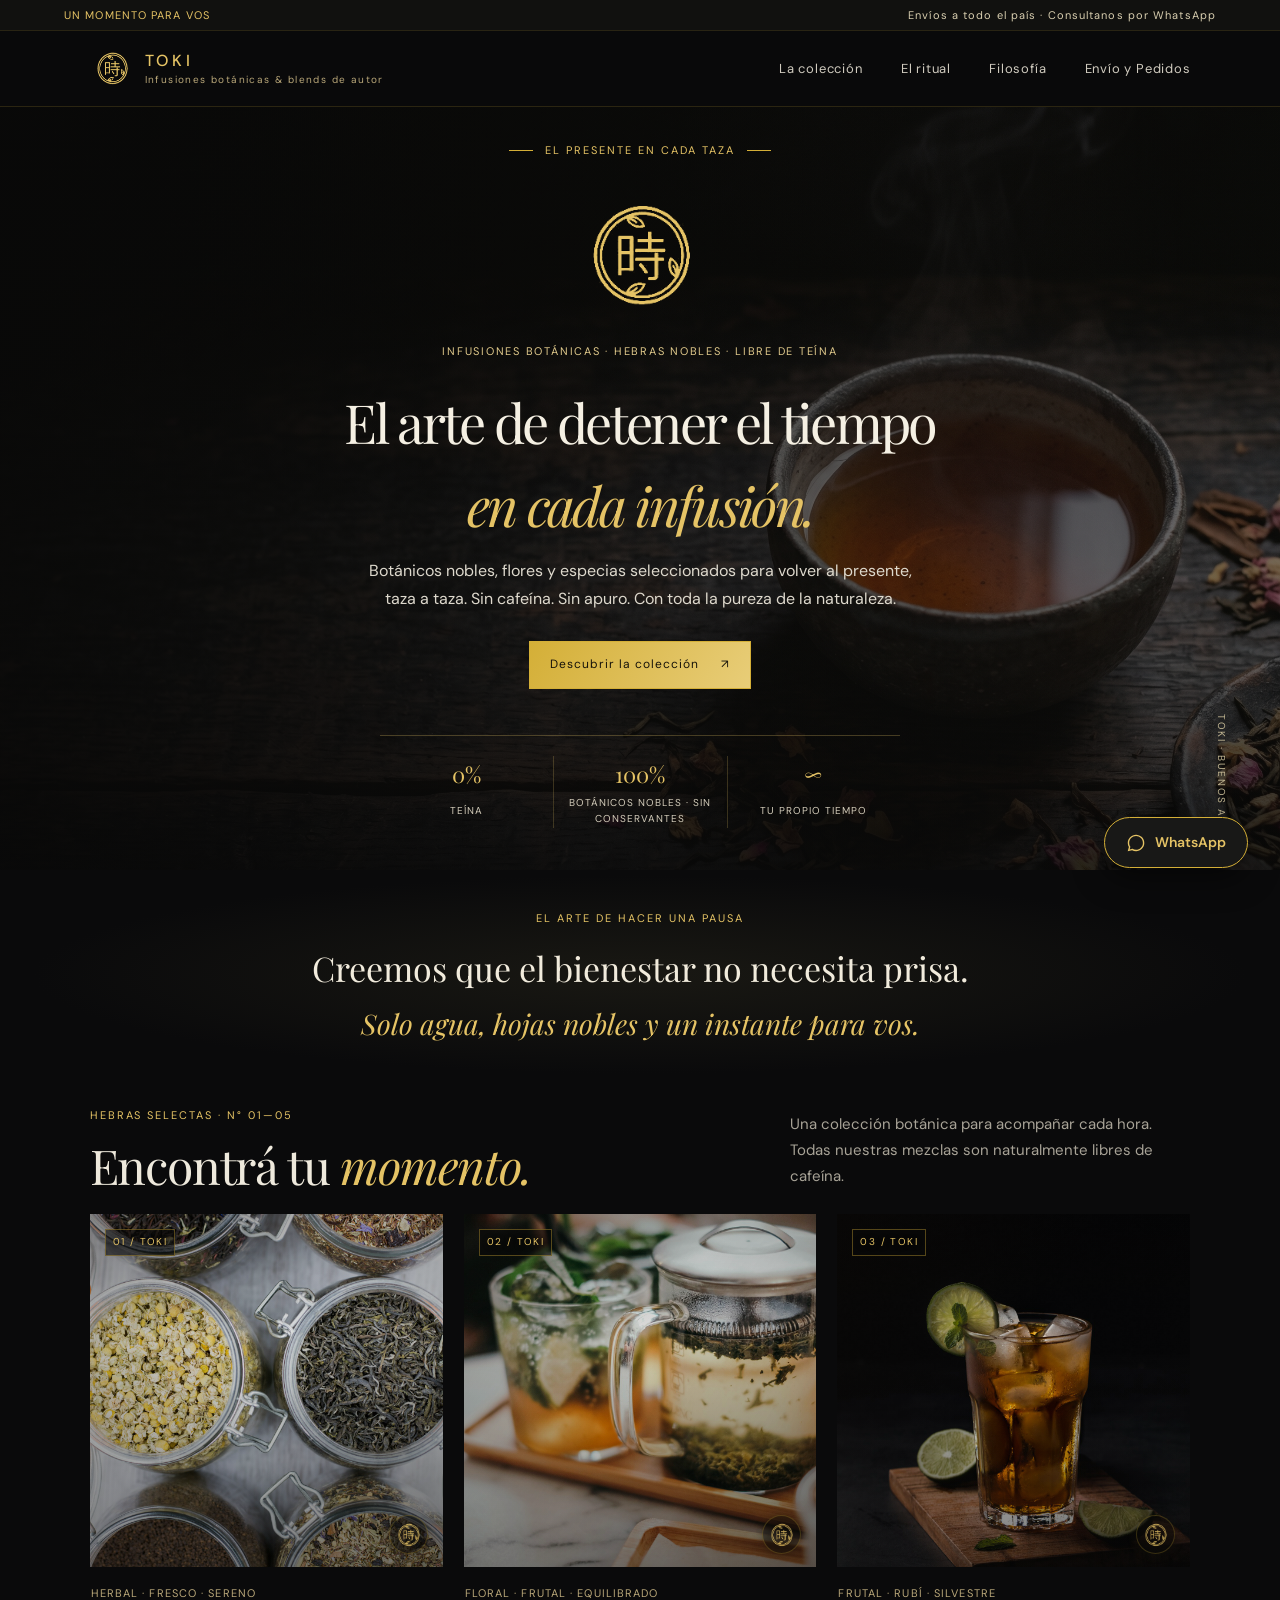
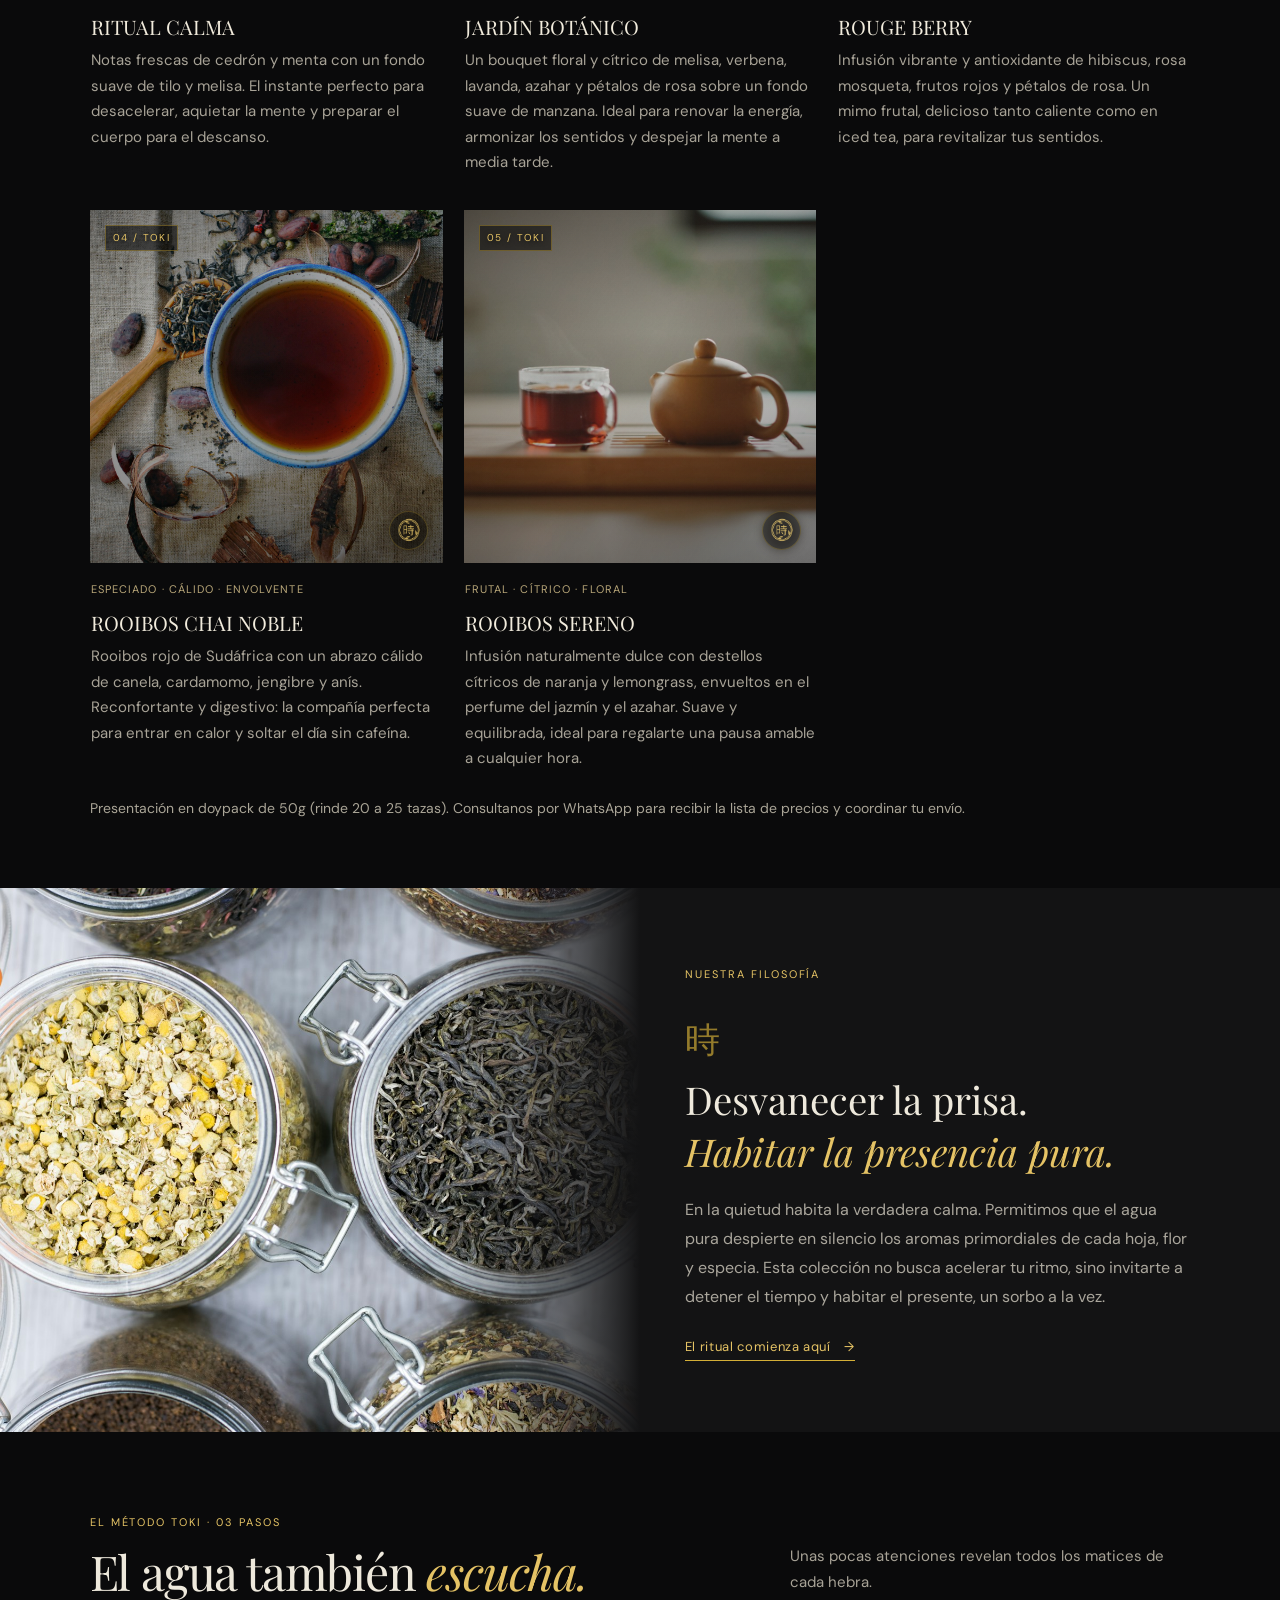
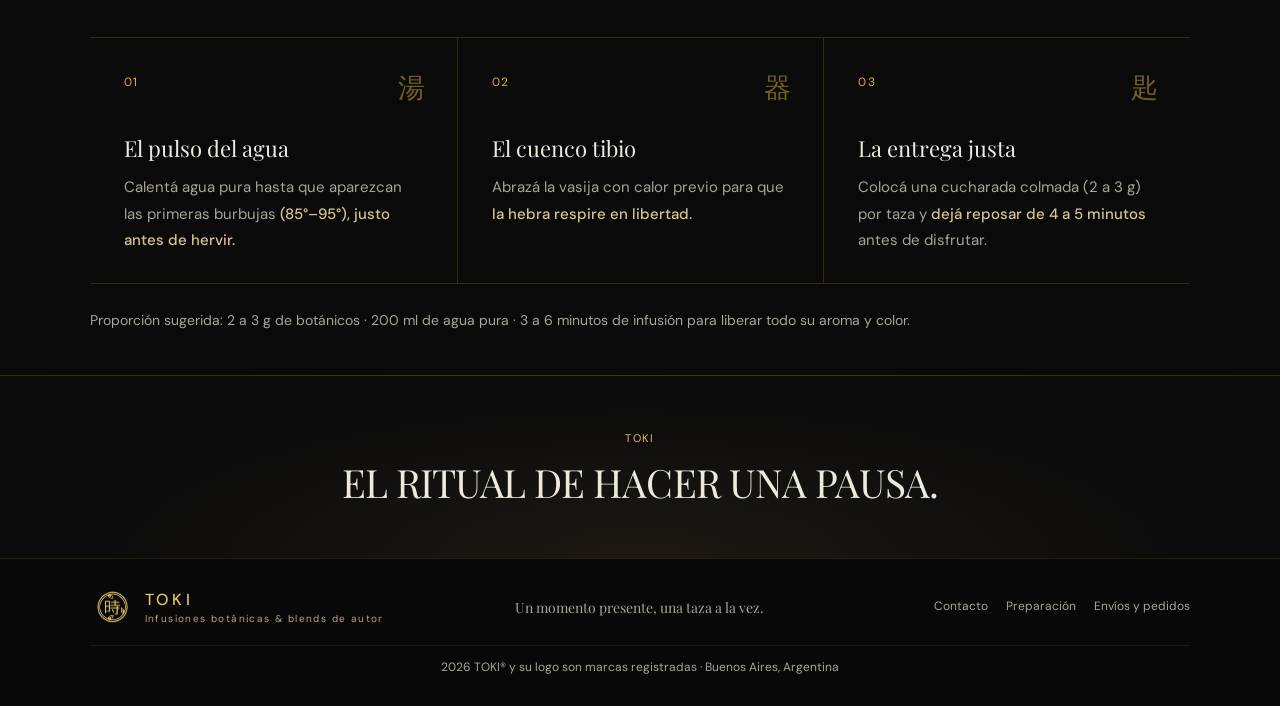
==== commit 4ff498f8: "Add files via upload" ====
--- a/index.html
+++ b/index.html
@@ -224,7 +224,7 @@
                 </article>
             </div>
 
-            <p class="collection-note">Proporción sugerida: 2 a 3 g de botánicos · 200 ml de agua pura · 4 a 5 minutos de infusión para liberar todo su aroma y color.</p>
+            <p class="collection-note">Proporción sugerida: 2 a 3 g de botánicos · 200 ml de agua pura · 3 a 6 minutos de infusión para liberar todo su aroma y color.</p>
         </section>
 
         <!-- =====================================================================
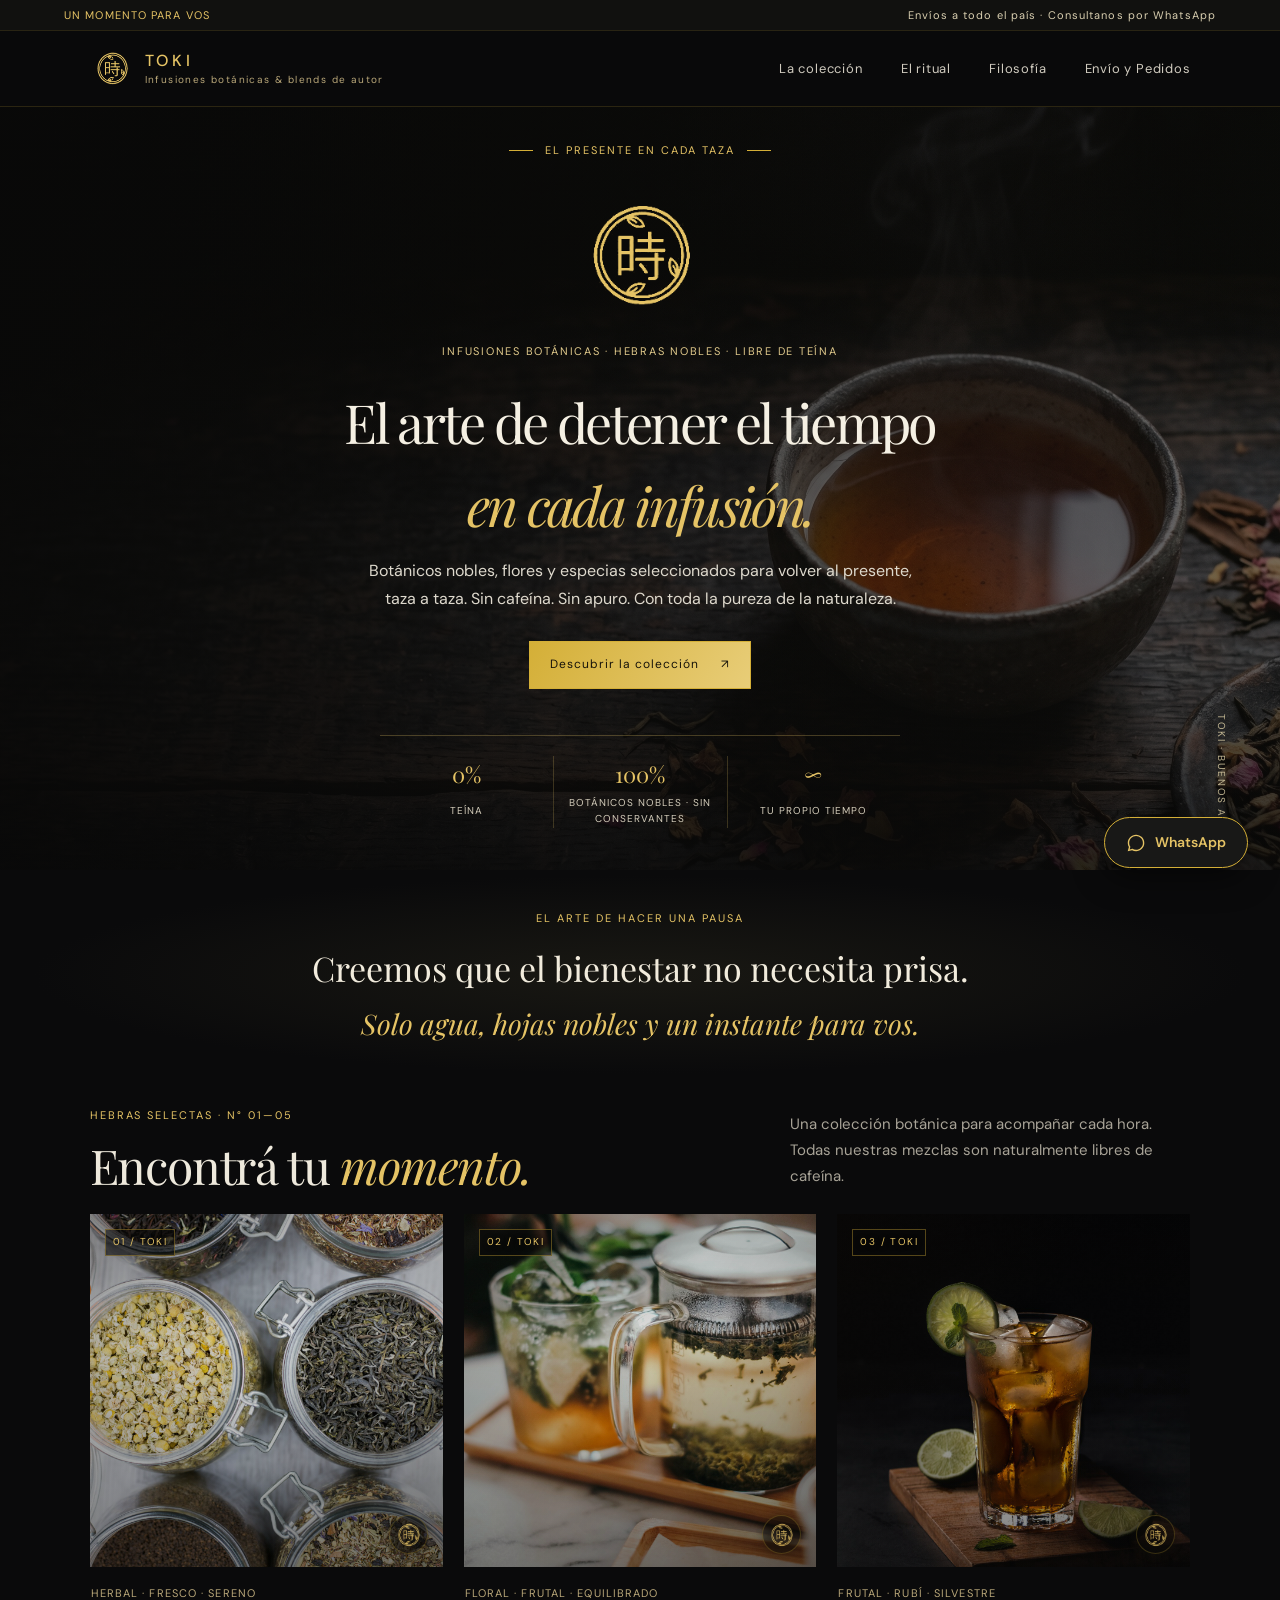
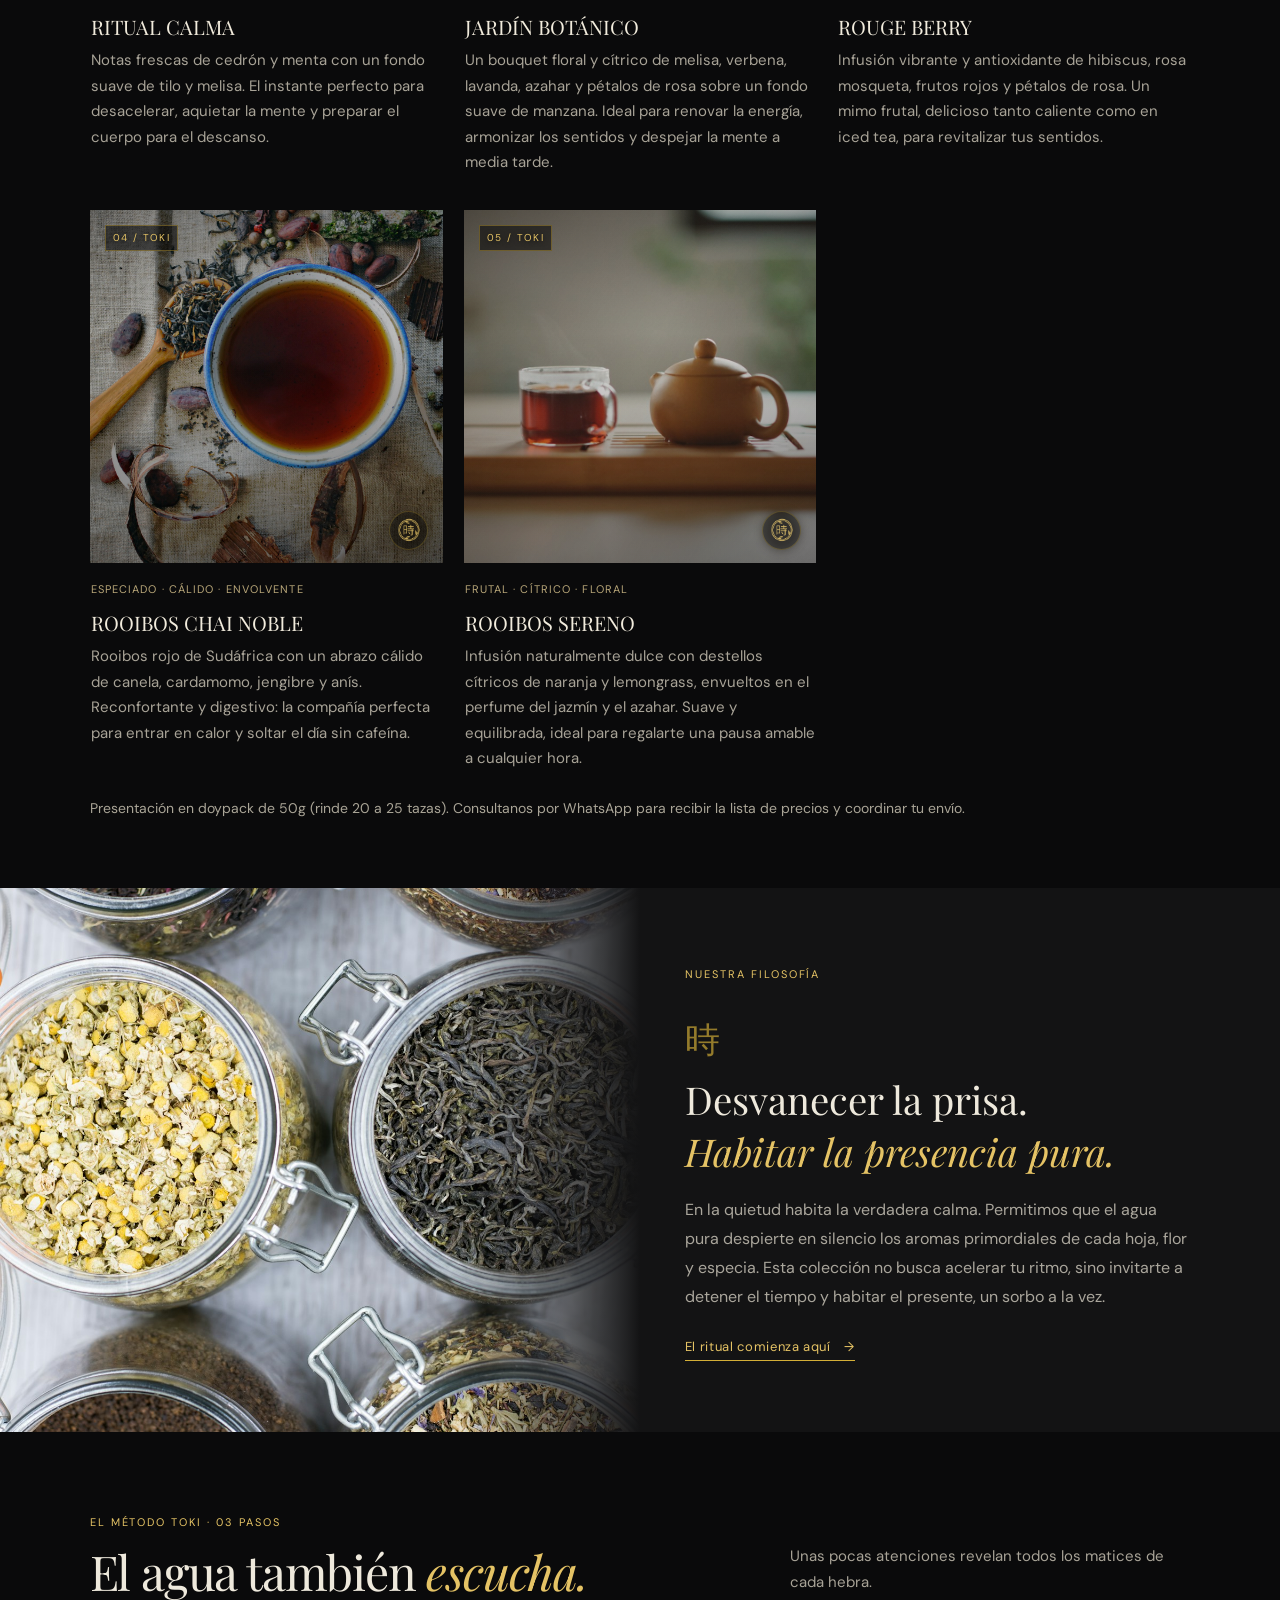
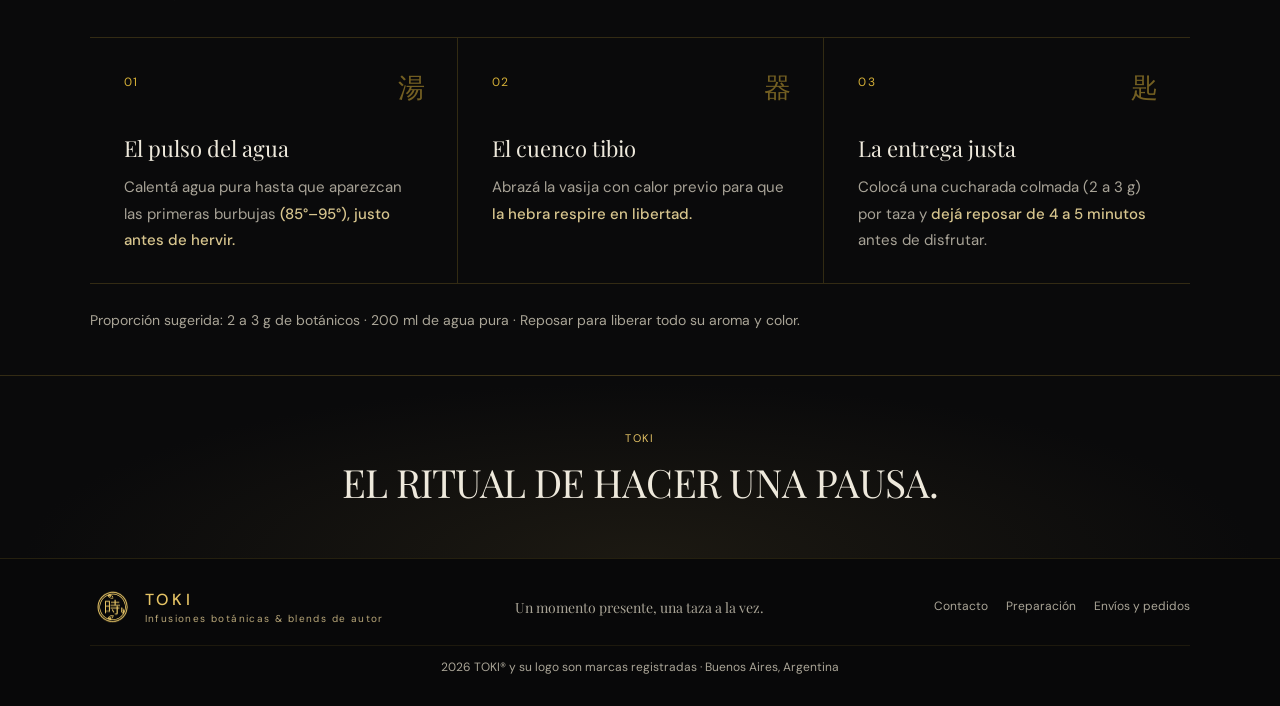
==== commit 4f3ca8ff: "Add files via upload" ====
--- a/index.html
+++ b/index.html
@@ -224,7 +224,7 @@
                 </article>
             </div>
 
-            <p class="collection-note">Proporción sugerida: 2 a 3 g de botánicos · 200 ml de agua pura · 3 a 6 minutos de infusión para liberar todo su aroma y color.</p>
+            <p class="collection-note">Proporción sugerida: 2 a 3 g de botánicos · 200 ml de agua pura · Reposar para liberar todo su aroma y color.</p>
         </section>
 
         <!-- =====================================================================
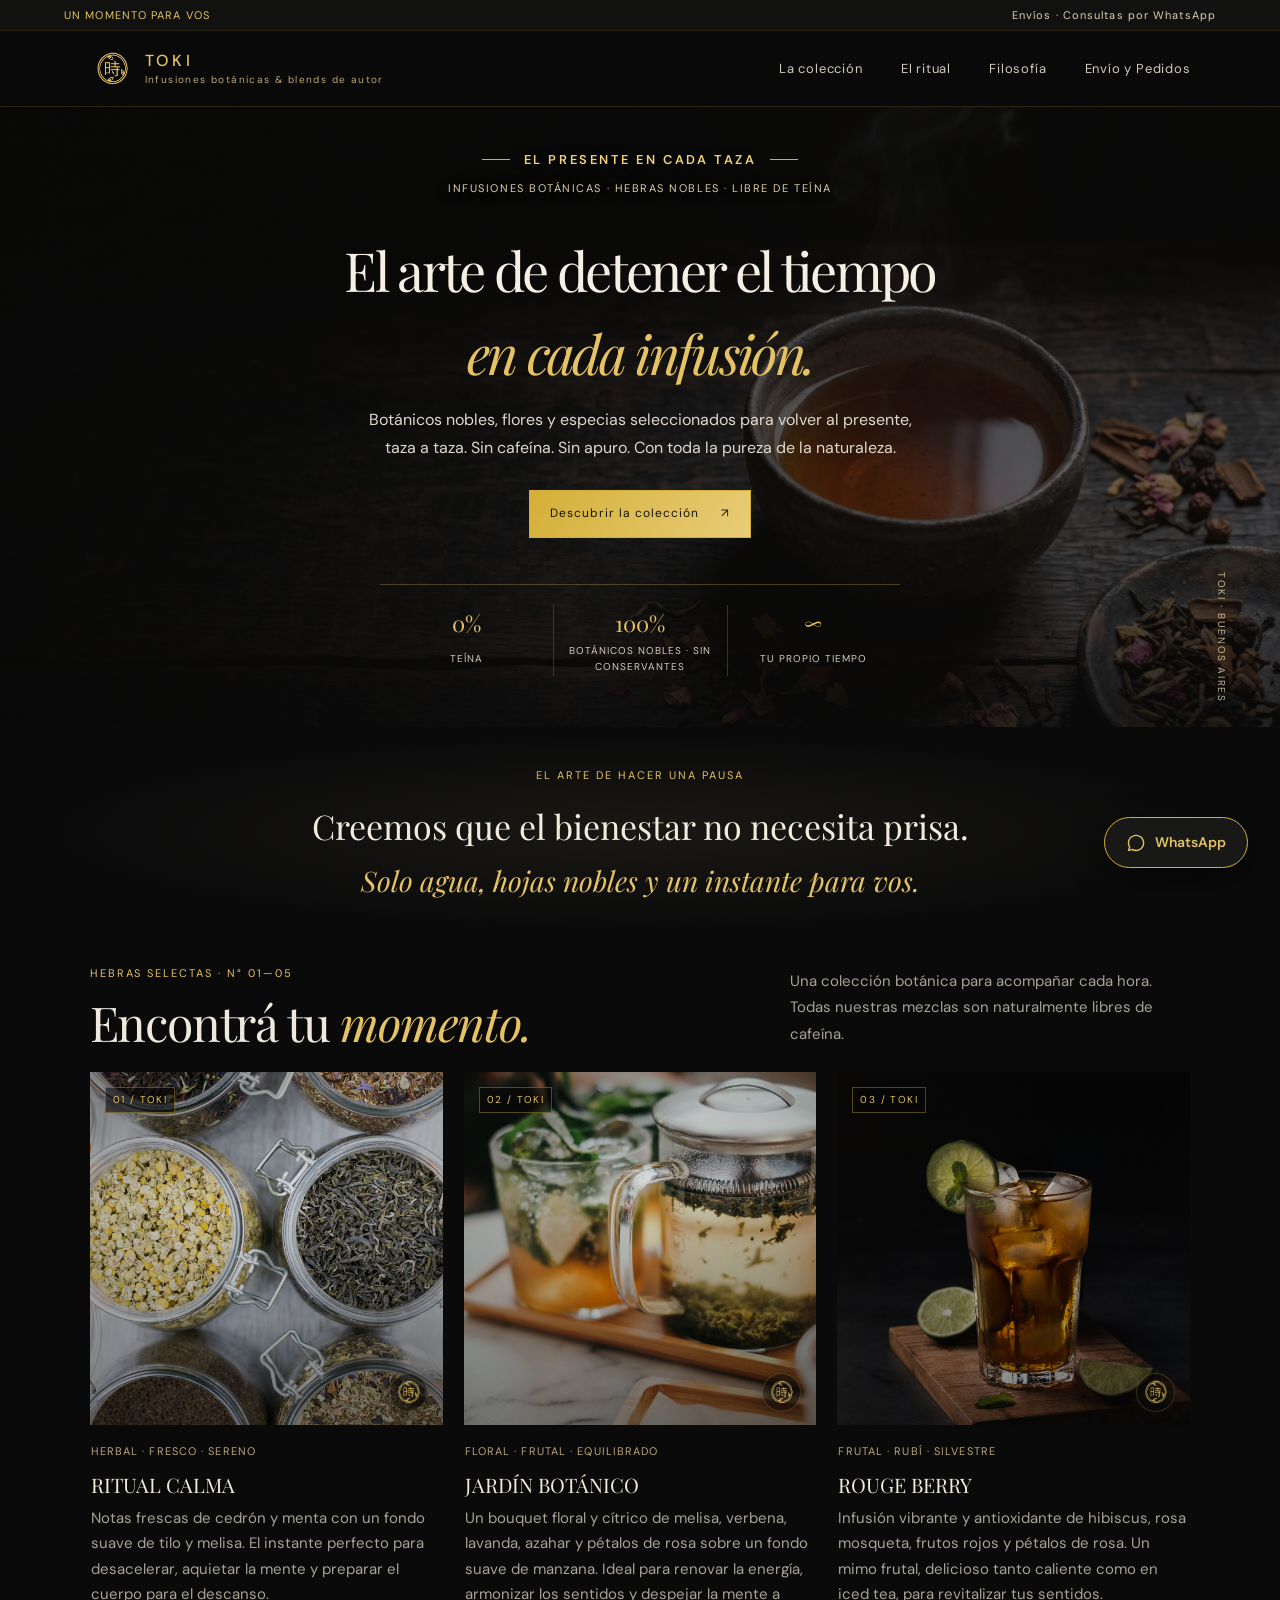
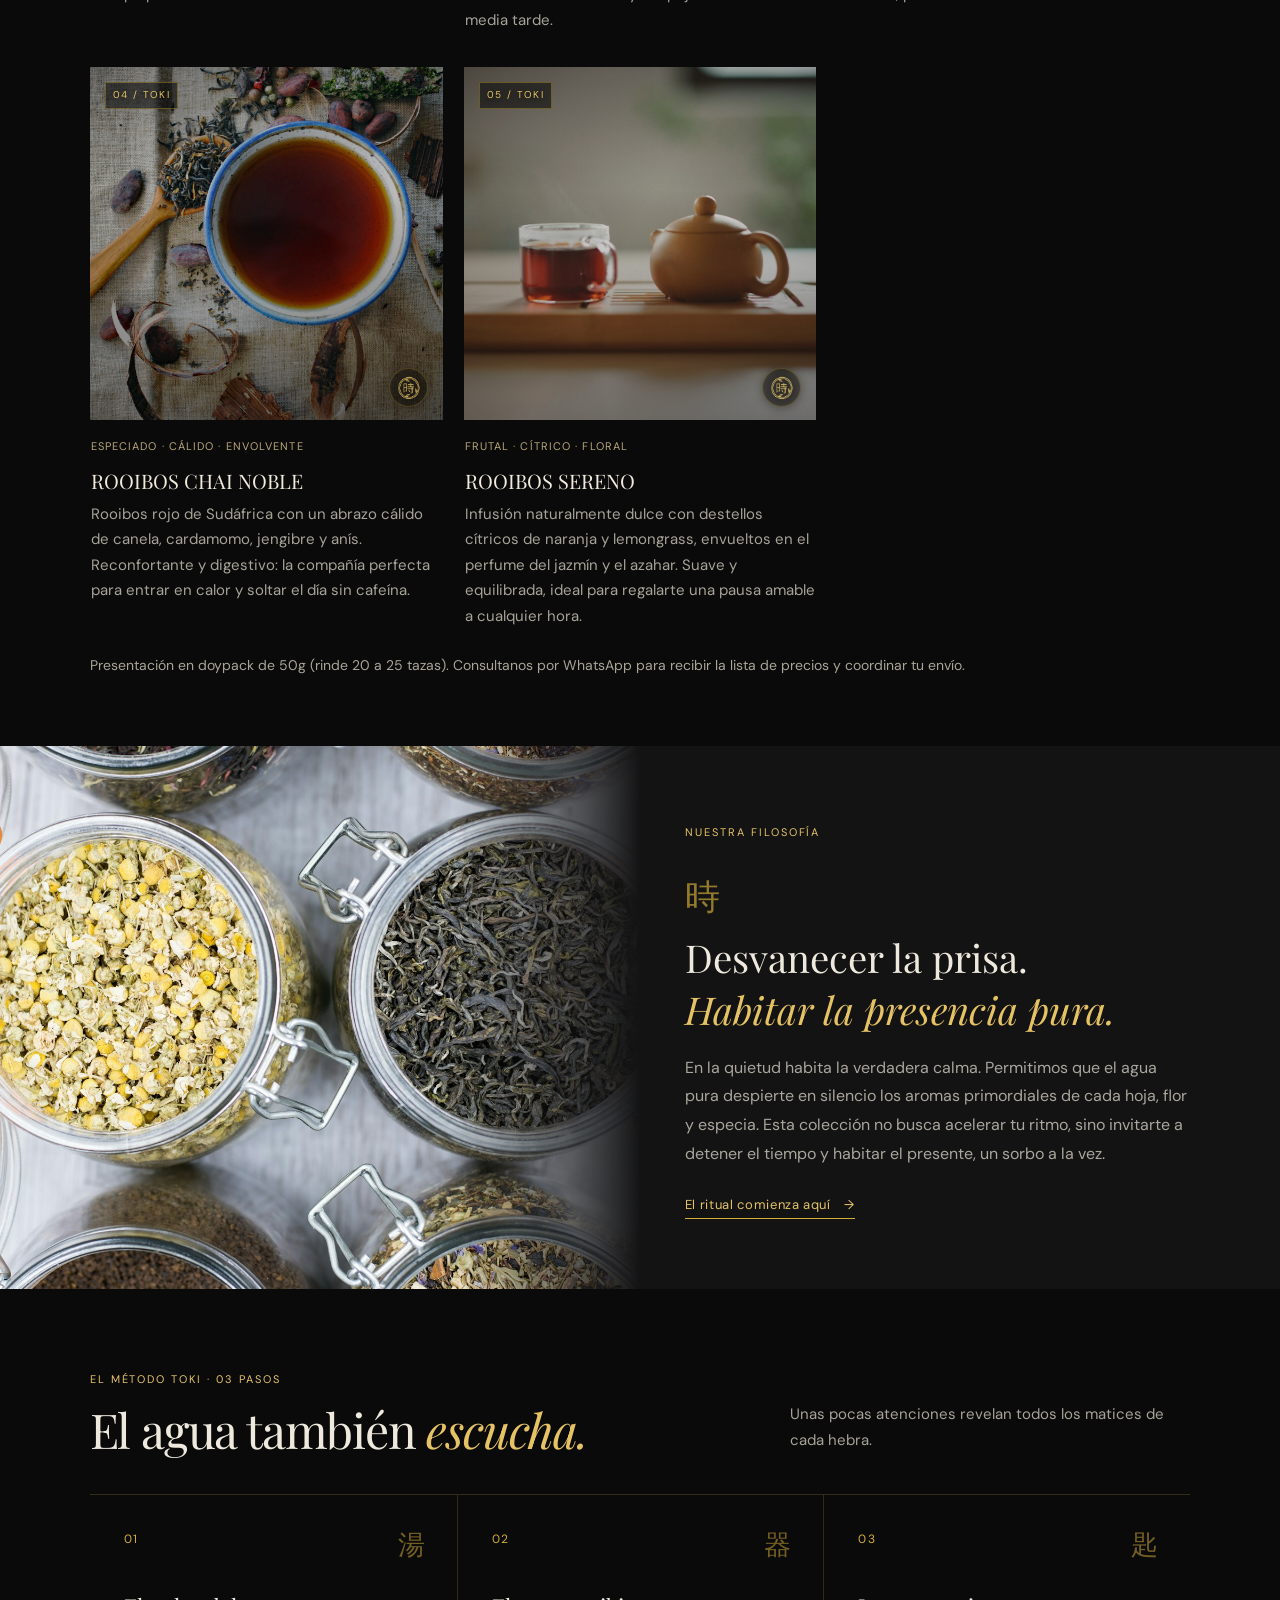
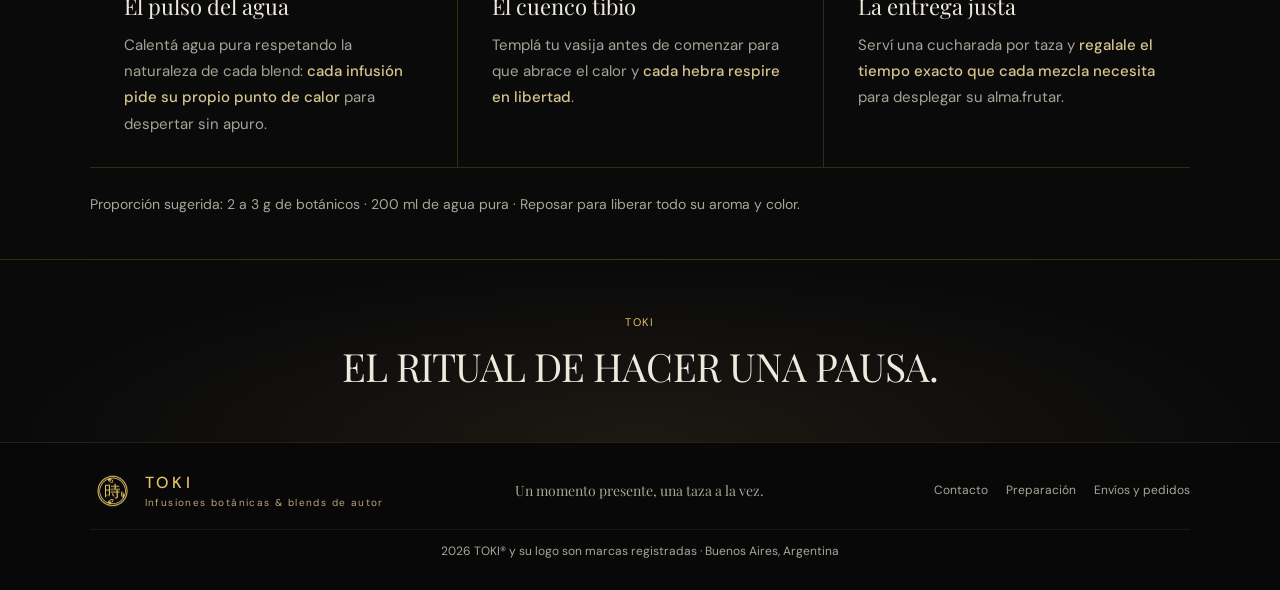
==== commit ea1496c0: "Add files via upload" ====
--- a/index.html
+++ b/index.html
@@ -27,7 +27,7 @@
          ===================================================================== -->
     <div class="announcement">
         <span>UN MOMENTO PARA VOS</span>
-        <span>Envíos a todo el país · Consultanos por WhatsApp</span>
+        <span>Envíos · Consultas por WhatsApp</span>
     </div>
 
     <!-- =====================================================================
@@ -63,7 +63,6 @@
 
             <div class="hero-content">
                 <span class="eyebrow"><i></i> EL PRESENTE EN CADA TAZA <i></i></span>
-                <img class="hero-logo" src="imagenes/logo_solo.png" alt="Símbolo 時 de TOKI" width="140" height="140">
                 <p class="hero-kicker">INFUSIONES BOTÁNICAS · HEBRAS NOBLES · LIBRE DE TEÍNA</p>
                 <h1>
                     <span class="hero-title-line">El arte de detener el tiempo</span><br>
@@ -206,21 +205,21 @@
                     <span class="step-number">01</span>
                     <span class="step-icon" aria-hidden="true">湯</span>
                     <h3>El pulso del agua</h3>
-                    <p>Calentá agua pura hasta que aparezcan las primeras burbujas <strong>(85°–95°), justo antes de hervir.</strong></p>
+                    <p>Calentá agua pura respetando la naturaleza de cada blend: <strong>cada infusión pide su propio punto de calor</strong> para despertar sin apuro. </p>
                 </article>
 
                 <article class="ritual-step">
                     <span class="step-number">02</span>
                     <span class="step-icon" aria-hidden="true">器</span>
                     <h3>El cuenco tibio</h3>
-                    <p>Abrazá la vasija con calor previo para que <strong>la hebra respire en libertad.</strong></p>
+                    <p>Templá tu vasija antes de comenzar para que abrace el calor y <strong>cada hebra respire en libertad</strong>. </p>
                 </article>
 
                 <article class="ritual-step">
                     <span class="step-number">03</span>
                     <span class="step-icon" aria-hidden="true">匙</span>
                     <h3>La entrega justa</h3>
-                    <p>Colocá una cucharada colmada (2 a 3 g) por taza y <strong>dejá reposar de 4 a 5 minutos</strong> antes de disfrutar.</p>
+                    <p>Serví una cucharada por taza y <strong>regalale el tiempo exacto que cada mezcla necesita</strong> para desplegar su alma.frutar.</p>
                 </article>
             </div>
 
--- a/styles.css
+++ b/styles.css
@@ -231,29 +231,28 @@
 .hero .eyebrow {
     display: inline-flex;
     align-items: center;
-    gap: 12px;
+    gap: 14px;
+    color: #f0d47a;
+    font-size: clamp(12px, 1vw, 14px);
+    font-weight: 600;
+    letter-spacing: .2em;
+    text-shadow: 0 2px 12px rgba(0, 0, 0, .65);
 }
 
 .hero .eyebrow i {
-    width: 24px;
+    width: 28px;
     height: 1px;
     display: inline-block;
     background: var(--gold);
 }
 
-.hero-logo {
-    width: 140px;
-    height: 140px;
-    margin: 26px auto 16px;
-    display: block;
-    object-fit: contain;
-}
-
 .hero-kicker {
-    margin: 0 0 12px;
-    color: #e1ca8c;
+    margin: 9px 0 22px;
+    color: #ded0a6;
     font-size: 11px;
-    letter-spacing: .16em;
+    letter-spacing: .14em;
+    line-height: 1.7;
+    text-shadow: 0 2px 12px rgba(0, 0, 0, .7);
 }
 
 .hero h1 {
@@ -837,6 +836,10 @@
 }
 
 @media (max-width: 767px) {
+    body {
+        padding-top: 70px;
+    }
+
     .announcement {
         padding: 8px 20px;
         flex-direction: column;
@@ -849,8 +852,14 @@
     }
 
     .site-header {
+        position: fixed;
+        z-index: 9999;
+        top: 0;
+        left: 0;
+        width: 100%;
         min-height: 70px;
         padding: 10px 20px;
+        display: flex;
         justify-content: space-between;
         gap: 12px;
     }
@@ -902,7 +911,7 @@
         flex-direction: column;
         align-items: stretch;
         gap: 0;
-        overflow: hidden;
+        overflow-y: auto;
         visibility: hidden;
         background: rgba(10, 10, 11, .98);
         opacity: 0;
@@ -910,7 +919,8 @@
     }
 
     .main-nav.open {
-        max-height: 340px;
+        max-height: calc(100vh - 70px);
+        max-height: calc(100dvh - 70px);
         padding-top: 8px;
         padding-bottom: 16px;
         border-bottom: 1px solid var(--line);
@@ -929,6 +939,16 @@
         min-height: max(620px, calc(100svh - 110px));
     }
 
+    .hero-image {
+        background-position: 80% center;
+    }
+
+    .hero-shade {
+        background:
+            linear-gradient(90deg, rgba(8, 8, 8, .74), rgba(8, 8, 8, .57) 52%, rgba(8, 8, 8, .38)),
+            linear-gradient(0deg, rgba(8, 8, 8, .68), transparent 40%, rgba(8, 8, 8, .2));
+    }
+
     .hero-content {
         width: min(100% - 40px, 600px);
         padding: 42px 0 32px;
@@ -944,11 +964,22 @@
         line-height: 1.15;
     }
 
+    .hero .eyebrow {
+        gap: 9px;
+        font-size: 11px;
+        letter-spacing: .16em;
+    }
+
+    .hero .eyebrow i {
+        width: 18px;
+    }
+
     .hero-kicker {
         max-width: 36ch;
         margin-right: auto;
         margin-left: auto;
-        font-size: 11px;
+        font-size: 10px;
+        letter-spacing: .1em;
         line-height: 1.7;
     }
 
